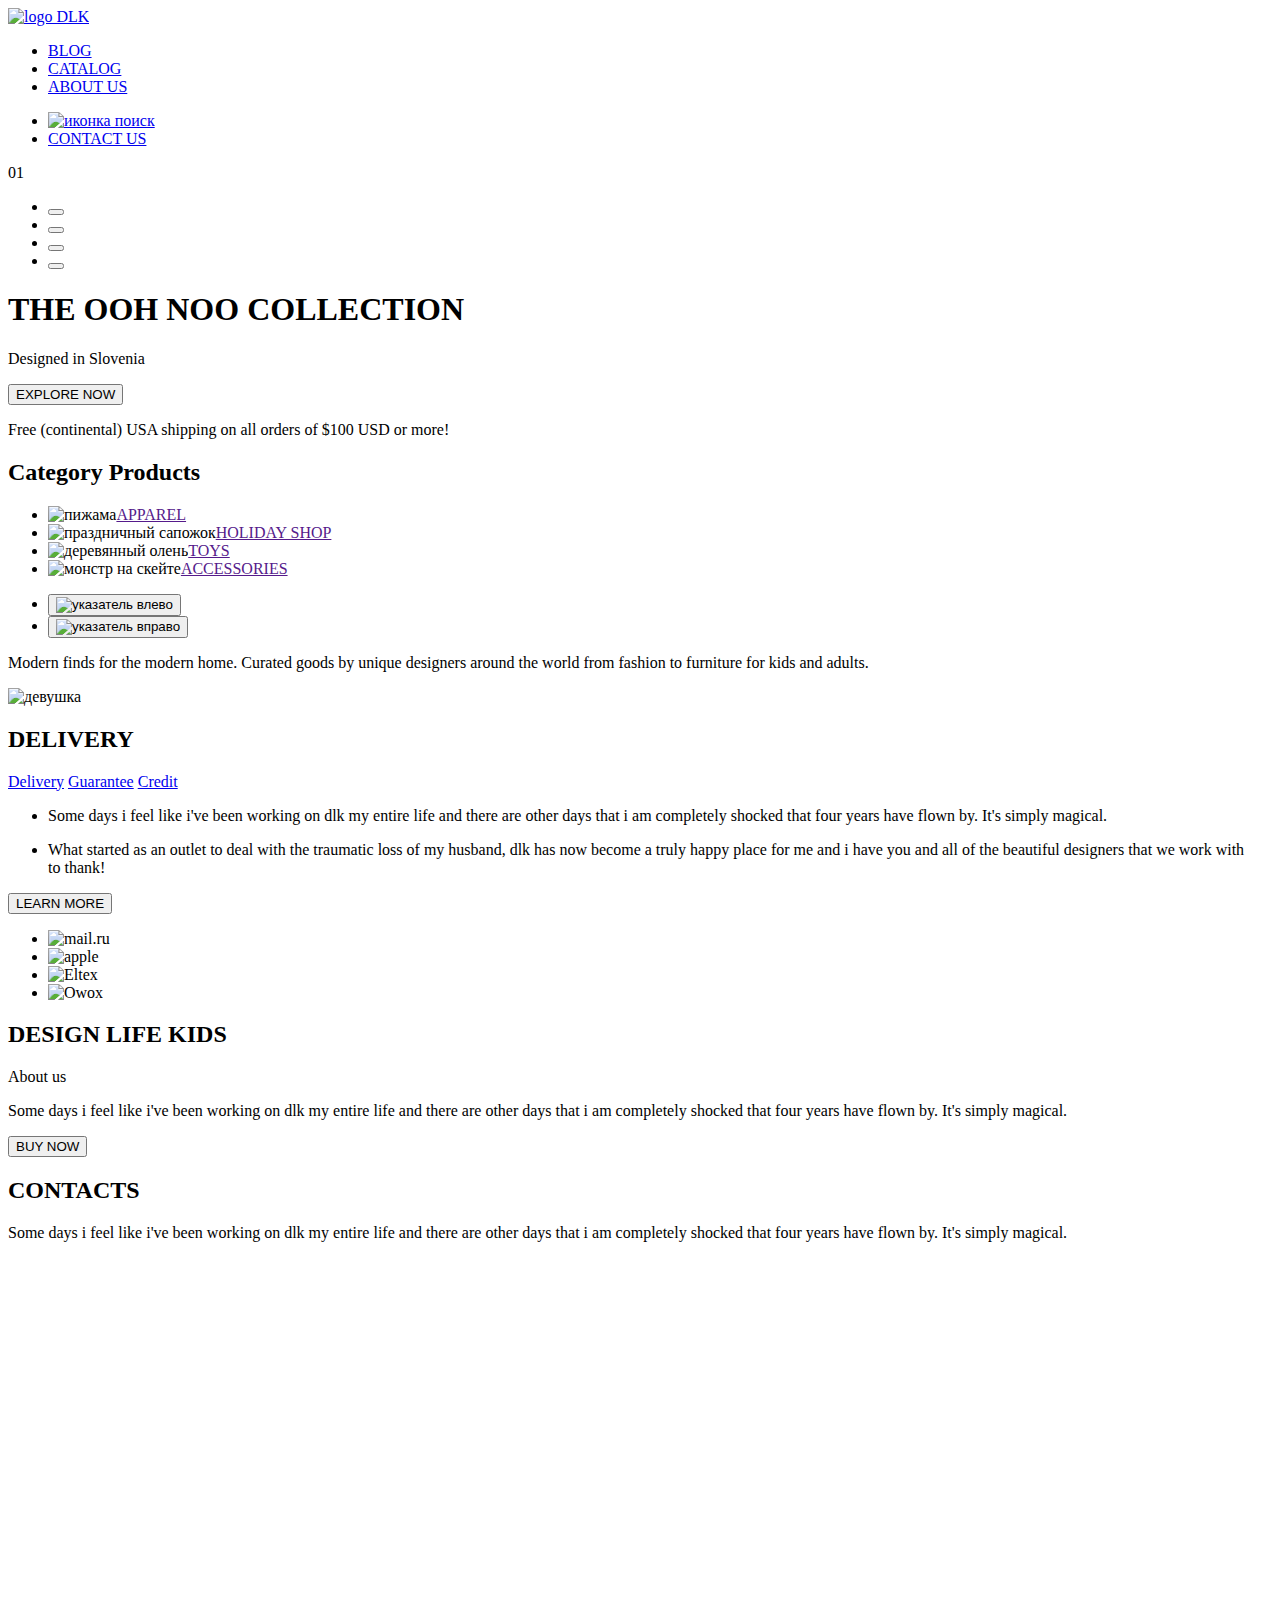
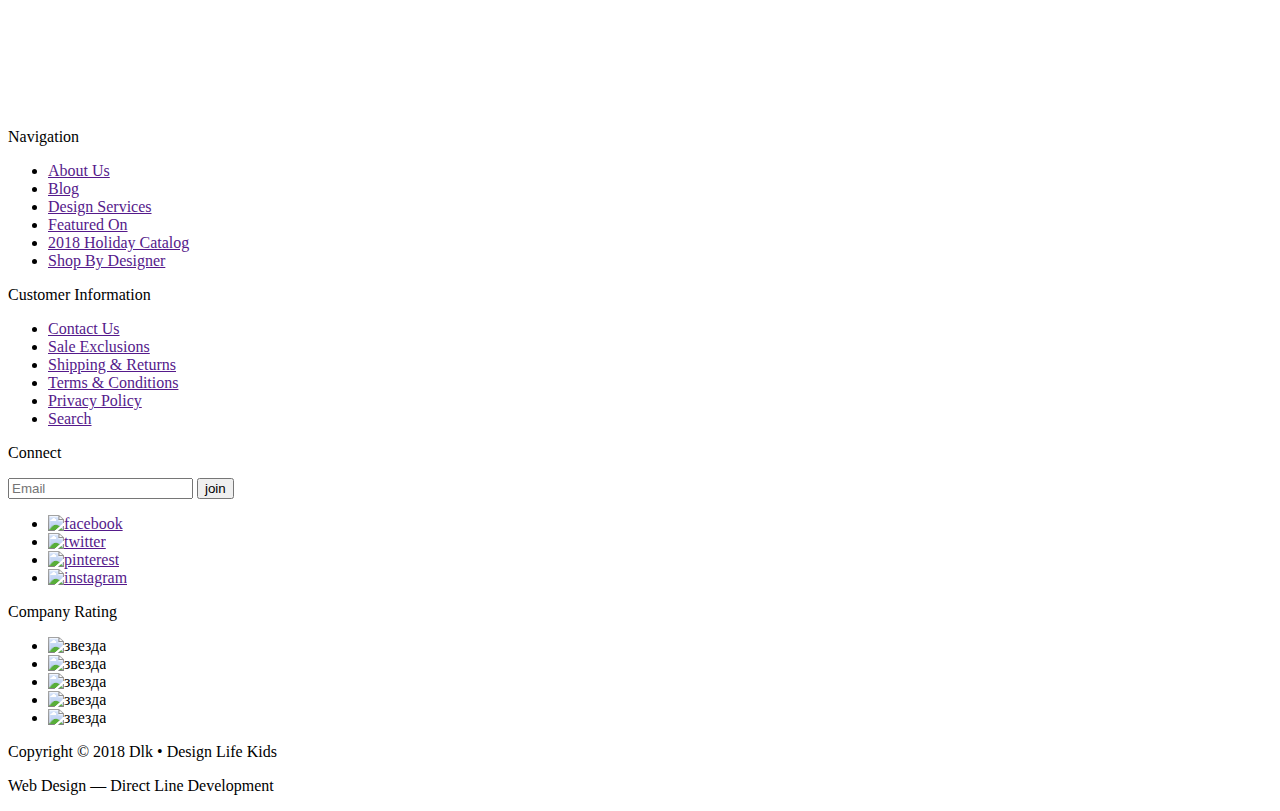
==== index.html @ 9094091e "Дз №2" ====
<!DOCTYPE html>
<html lang="en">
<head>
    <meta charset="UTF-8">
    <meta http-equiv="X-UA-Compatible" content="IE=edge">
    <meta name="viewport" content="width=, initial-scale=1.0">
    <title>Main</title>
</head>
<body>
    <header>
        <a href="/"><img src="" alt="logo DLK"></a>
        <nav>
            <ul>
                <li><a href="#">BLOG</a></li>
                <li><a href="#">CATALOG</a></li>
                <li><a href="#">ABOUT US</a></li>
            </ul>
            <ul>
                <li><a href="#"><img src="" alt="иконка поиск"></a></li>
                <li><a href="#">CONTACT US</a></li>
            </ul>
        </nav>
    </header>
    <main>
        <section>
            <div>
                <span>01</span>
            <ul>
                <li><button type="button"></button></li>
                <li><button type="button"></button></li>
                <li><button type="button"></button></li>
                <li><button type="button"></button></li>
            </ul>
            </div>
            <h1>THE OOH NOO COLLECTION</h1>
            <p>Designed in Slovenia</p>
            <button type="button">EXPLORE NOW</button>
            <p>Free (continental) USA shipping on all orders of $100 USD or more!</p>
            </section>
        <section>
            <h2>Category Products</h2>
            <ul>
                <li><img src="" alt="пижама"><a href="">APPAREL</a></li>
                <li><img src="" alt="праздничный сапожок"><a href="">HOLIDAY SHOP</a></li>
                <li><img src="" alt="деревянный олень"><a href="">TOYS</a></li>
                <li><img src="" alt="монстр на скейте"><a href="">ACCESSORIES</a></li>
            </ul>
            <ul>
                <li><button><img src="" alt="указатель влево"></button></li>
                <li><button><img src="" alt="указатель вправо"></button></li>
            </ul>
            <p>Modern finds for the modern home. Curated goods by unique designers around the world from fashion to furniture for kids and adults.</p>
        </section>
        <section>
            <img src="" alt="девушка">
            <h2>DELIVERY</h2>
            <a href="#">Delivery</a>
            <a href="#">Guarantee</a>
            <a href="#">Credit</a>
            <ul>
                <li><p>Some days i feel like i've been working on dlk my entire life and there are other days that i am completely shocked that four years have flown by. It's simply magical.</p></li>
                <li><p>What started as an outlet to deal  with the traumatic loss of my husband, dlk has now become a truly happy place for me and i have you and all of the beautiful designers that we work with to thank!</p></li>
            </ul>
            <button type="button">LEARN MORE</button>
        </section>
        <section>
            <div>
                <ul>
                    <li><img src="" alt="mail.ru"></li>
                    <li><img src="" alt="apple"></li>
                    <li><img src="" alt="Eltex"></li>
                    <li><img src="" alt="Owox"></li>
                </ul>
            </div>
        </section>
        <article>
            <h2>DESIGN LIFE KIDS</h2>
            <p>About us</p>
            <p>Some days i feel like i've been working on dlk my entire life and there are other days that i am completely shocked that four years have flown by. It's simply magical.  </p>
            <button type="button">BUY NOW</button>
        </article>
        <article>
            <h2>CONTACTS</h2>
            <p>Some days i feel like i've been working on dlk my entire life and there are other days that i am completely shocked that four years have flown by. It's simply magical.</p>
            <iframe src="https://www.google.com/maps/embed?pb=!1m18!1m12!1m3!1d2372.5371506249517!2d49.288149915401306!3d53.51246308001415!2m3!1f0!2f0!3f0!3m2!1i1024!2i768!4f13.1!3m3!1m2!1s0x416879a82611632d%3A0xb18d94ffcf91e387!2zREwgQWNhZGVteSDigJQg0LrRg9GA0YHRiyDQv9GA0L7Qs9GA0LDQvNC80LjRgNC-0LLQsNC90LjRjw!5e0!3m2!1sru!2sru!4v1669022065024!5m2!1sru!2sru" width="600" height="450" style="border:0;" allowfullscreen="" loading="lazy" referrerpolicy="no-referrer-when-downgrade"></iframe>
        </article>
    </main>
    <footer>
        <div>
            <p>Navigation</p>
            <ul>
                <li><a href="">About Us</a></li>
                <li><a href="">Blog</a></li>
                <li><a href="">Design Services</a></li>
                <li><a href="">Featured On</a></li>
                <li><a href="">2018 Holiday Catalog</a></li>
                <li><a href="">Shop By Designer</a></li>
            </ul>
        </div>
        <div>
            <p>Customer Information</p>
            <ul>
                <li><a href="">Contact Us</a></li>
                <li><a href="">Sale Exclusions</a></li>
                <li><a href="">Shipping & Returns</a></li>
                <li><a href="">Terms & Conditions</a></li>
                <li><a href="">Privacy Policy</a></li>
                <li><a href="">Search</a></li>
            </ul>
        </div>
        <div>
            <p>Connect</p>
            <input type="text" name="text" placeholder="Email">
            <button type="button">join</button>
            <ul>
                <li><a href=""><img src="" alt="facebook"></a></li>
                <li><a href=""><img src="" alt="twitter"></a></li>
                <li><a href=""><img src="" alt="pinterest"></a></li>
                <li><a href=""><img src="" alt="instagram"></a></li>
            </ul>
        </div>
            <p>Company Rating</p>
        <ul>
            <li><img src="" alt="звезда"></li>
            <li><img src="" alt="звезда"></li>
            <li><img src="" alt="звезда"></li>
            <li><img src="" alt="звезда"></li>
            <li><img src="" alt="звезда"></li>
        </ul>
        <p>Copyright © 2018 Dlk • Design Life Kids</p>
        <p>Web Design — Direct Line Development</p>
    </footer>
</body>
</html>
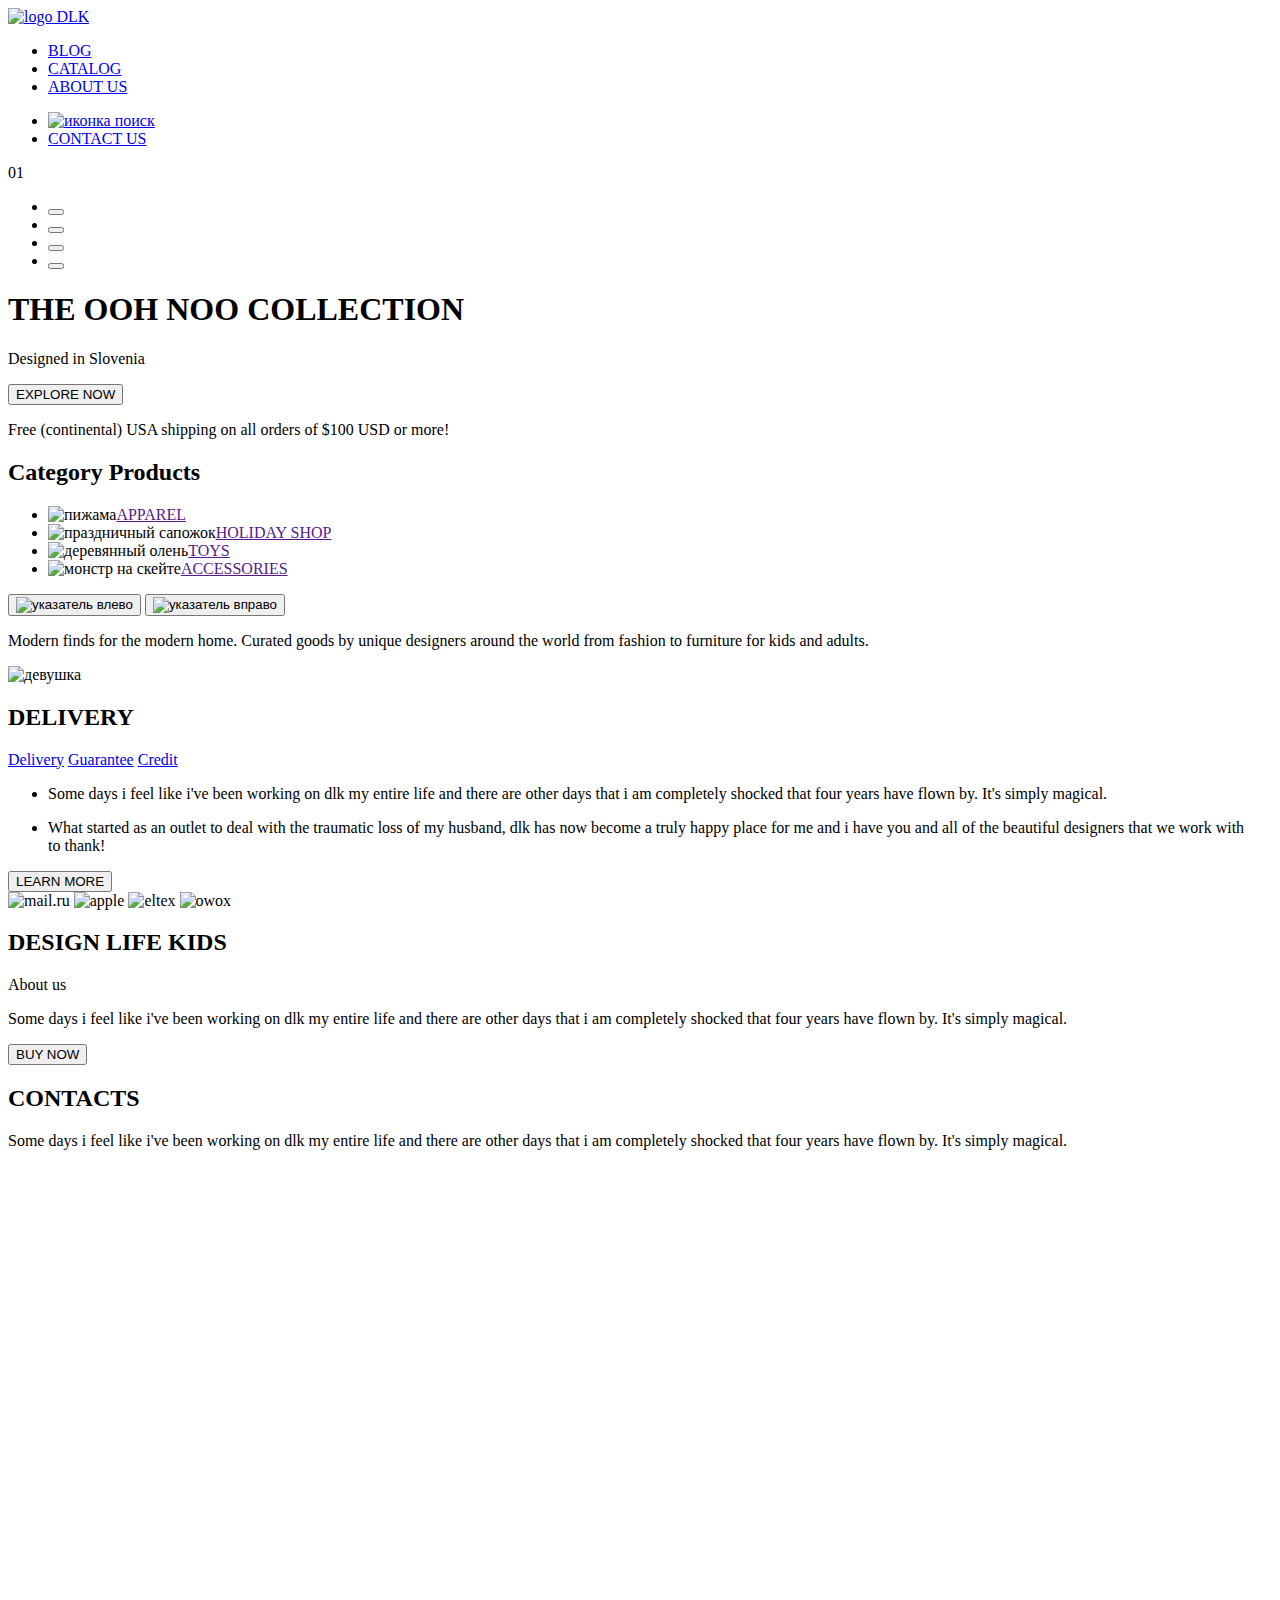
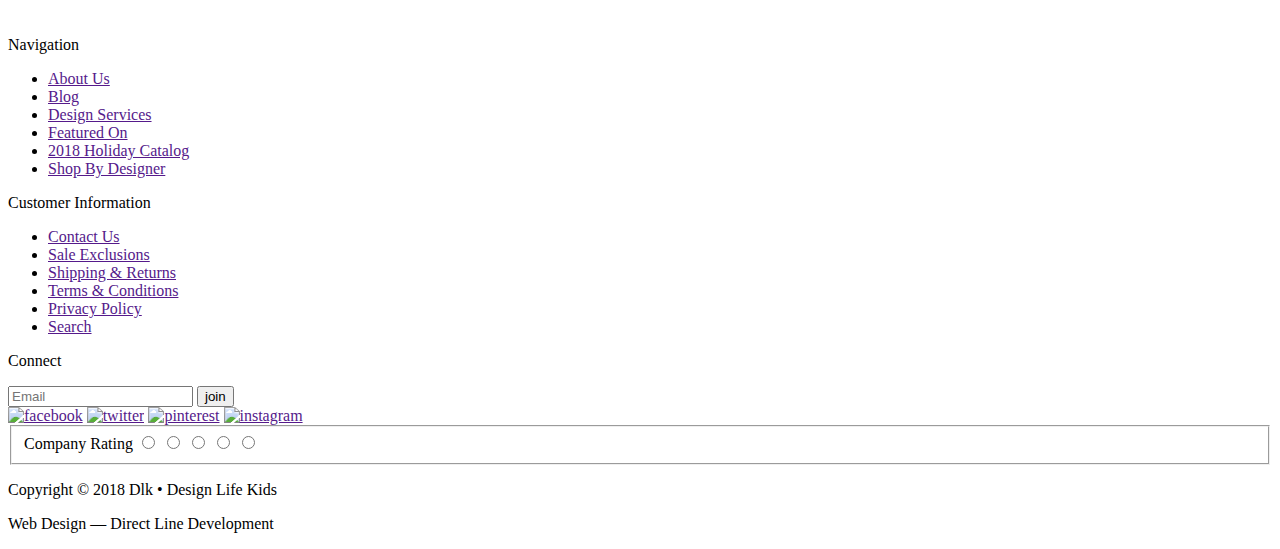
==== commit 9ebf6b8f: "Дз №2" ====
--- a/index.html
+++ b/index.html
@@ -45,11 +45,11 @@
                 <li><img src="" alt="деревянный олень"><a href="">TOYS</a></li>
                 <li><img src="" alt="монстр на скейте"><a href="">ACCESSORIES</a></li>
             </ul>
-            <ul>
-                <li><button><img src="" alt="указатель влево"></button></li>
-                <li><button><img src="" alt="указатель вправо"></button></li>
-            </ul>
+            <div>
+                <button><img src="" alt="указатель влево"></button>
+                <button><img src="" alt="указатель вправо"></button>
             <p>Modern finds for the modern home. Curated goods by unique designers around the world from fashion to furniture for kids and adults.</p>
+            </div>
         </section>
         <section>
             <img src="" alt="девушка">
@@ -65,12 +65,10 @@
         </section>
         <section>
             <div>
-                <ul>
-                    <li><img src="" alt="mail.ru"></li>
-                    <li><img src="" alt="apple"></li>
-                    <li><img src="" alt="Eltex"></li>
-                    <li><img src="" alt="Owox"></li>
-                </ul>
+                <img src="" alt="mail.ru">
+                <img src="" alt="apple">
+                <img src="" alt="eltex">
+                <img src="" alt="owox">
             </div>
         </section>
         <article>
@@ -112,21 +110,23 @@
             <p>Connect</p>
             <input type="text" name="text" placeholder="Email">
             <button type="button">join</button>
-            <ul>
-                <li><a href=""><img src="" alt="facebook"></a></li>
-                <li><a href=""><img src="" alt="twitter"></a></li>
-                <li><a href=""><img src="" alt="pinterest"></a></li>
-                <li><a href=""><img src="" alt="instagram"></a></li>
-            </ul>
+            <div>
+                <a href=""><img src="" alt="facebook"></a>
+                <a href=""><img src="" alt="twitter"></a>
+                <a href=""><img src="" alt="pinterest"></a>
+                <a href=""><img src="" alt="instagram"></a>
+            </div>
         </div>
-            <p>Company Rating</p>
-        <ul>
-            <li><img src="" alt="звезда"></li>
-            <li><img src="" alt="звезда"></li>
-            <li><img src="" alt="звезда"></li>
-            <li><img src="" alt="звезда"></li>
-            <li><img src="" alt="звезда"></li>
-        </ul>
+        <div>
+            <fieldset>
+                <span>Company Rating</span>
+                <input type="radio" name="rating" id="1">
+                <input type="radio" name="rating" id="2">
+                <input type="radio" name="rating" id="3">
+                <input type="radio" name="rating" id="4">
+                <input type="radio" name="rating" id="5">
+            </fieldset>
+        </div>
         <p>Copyright © 2018 Dlk • Design Life Kids</p>
         <p>Web Design — Direct Line Development</p>
     </footer>
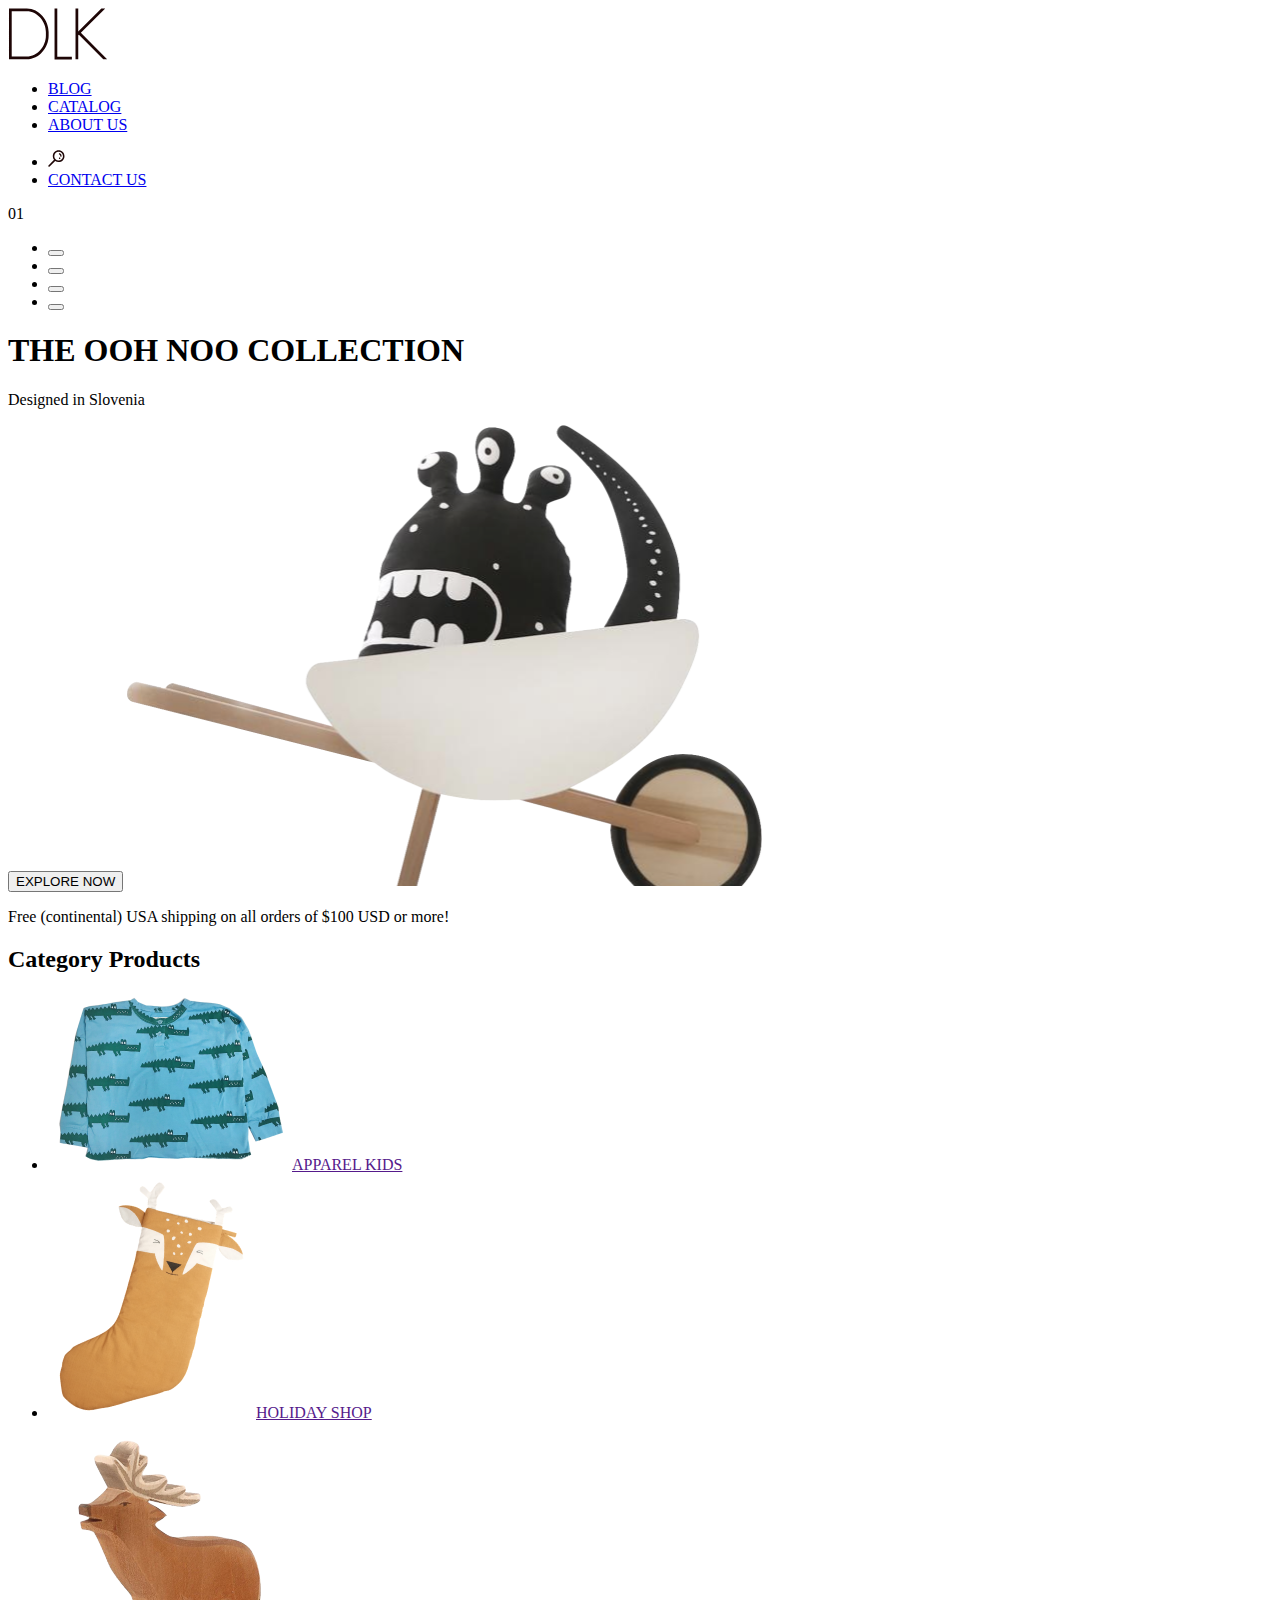
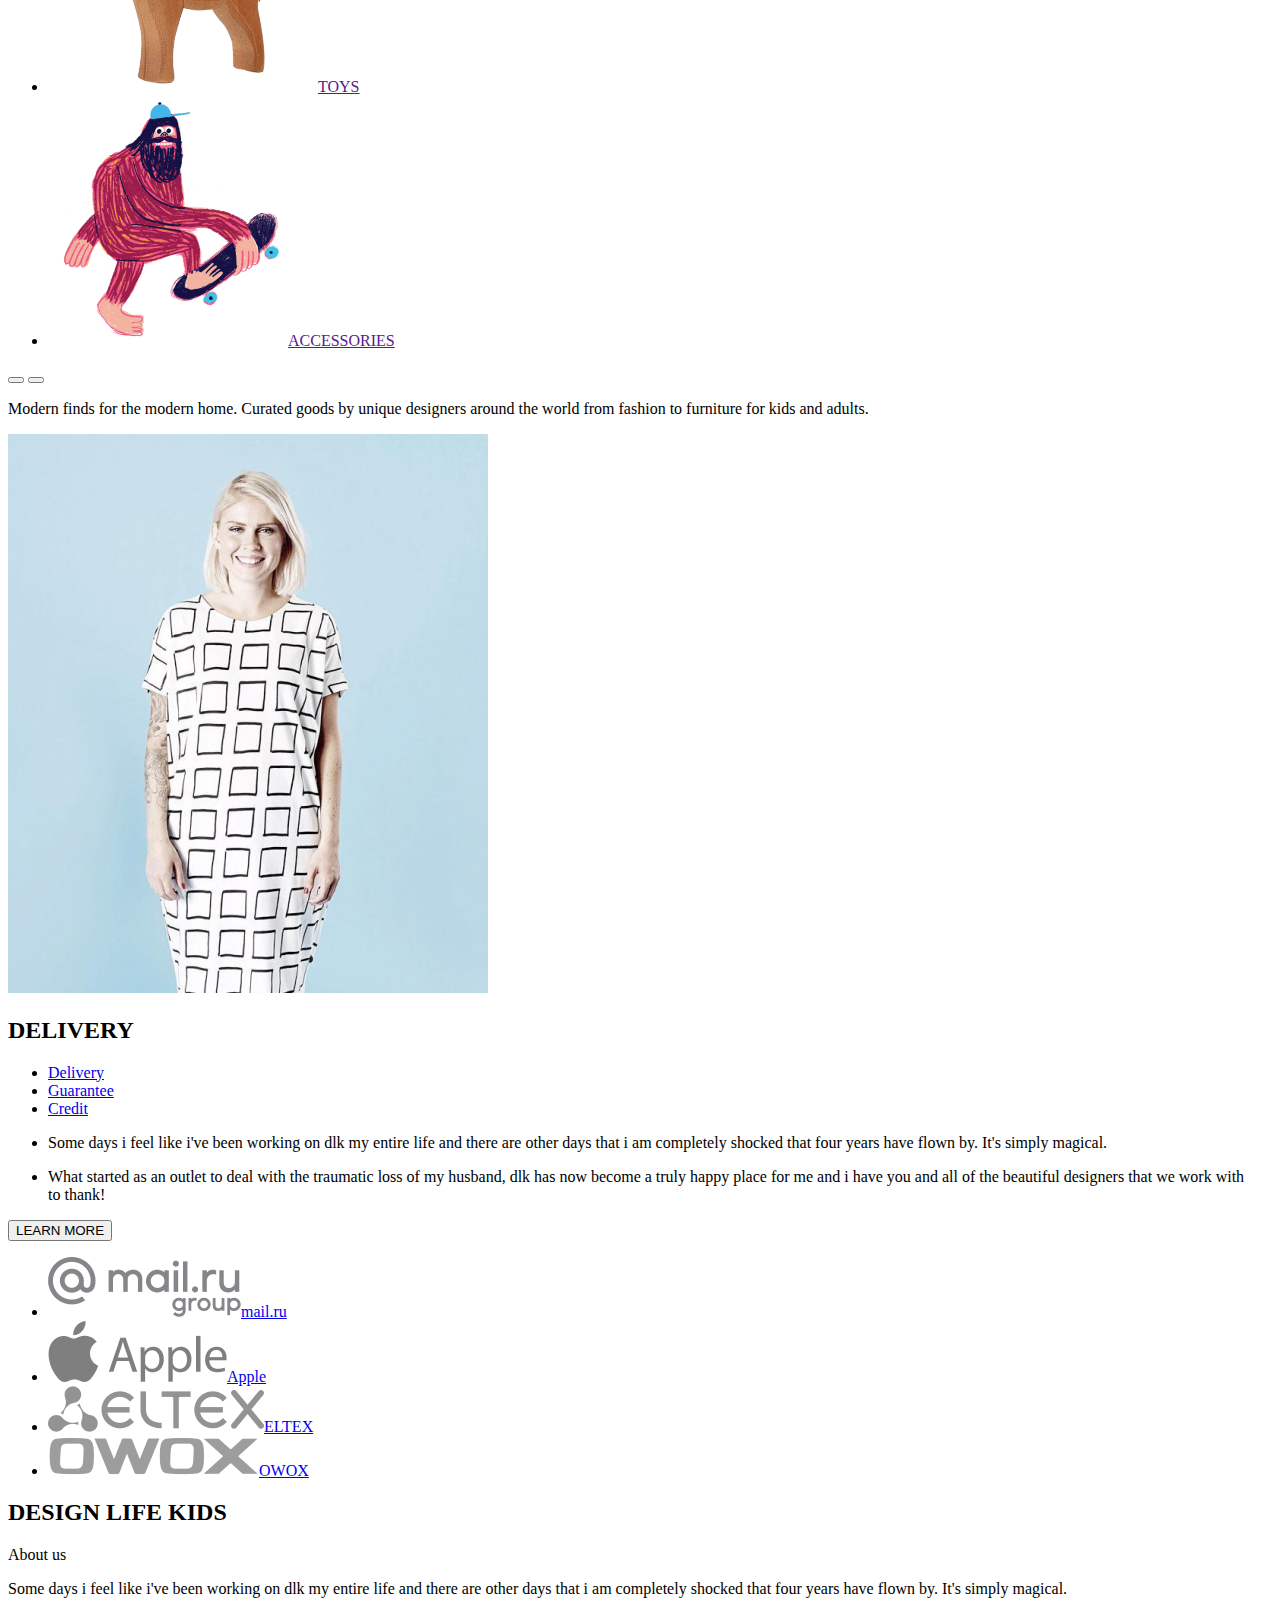
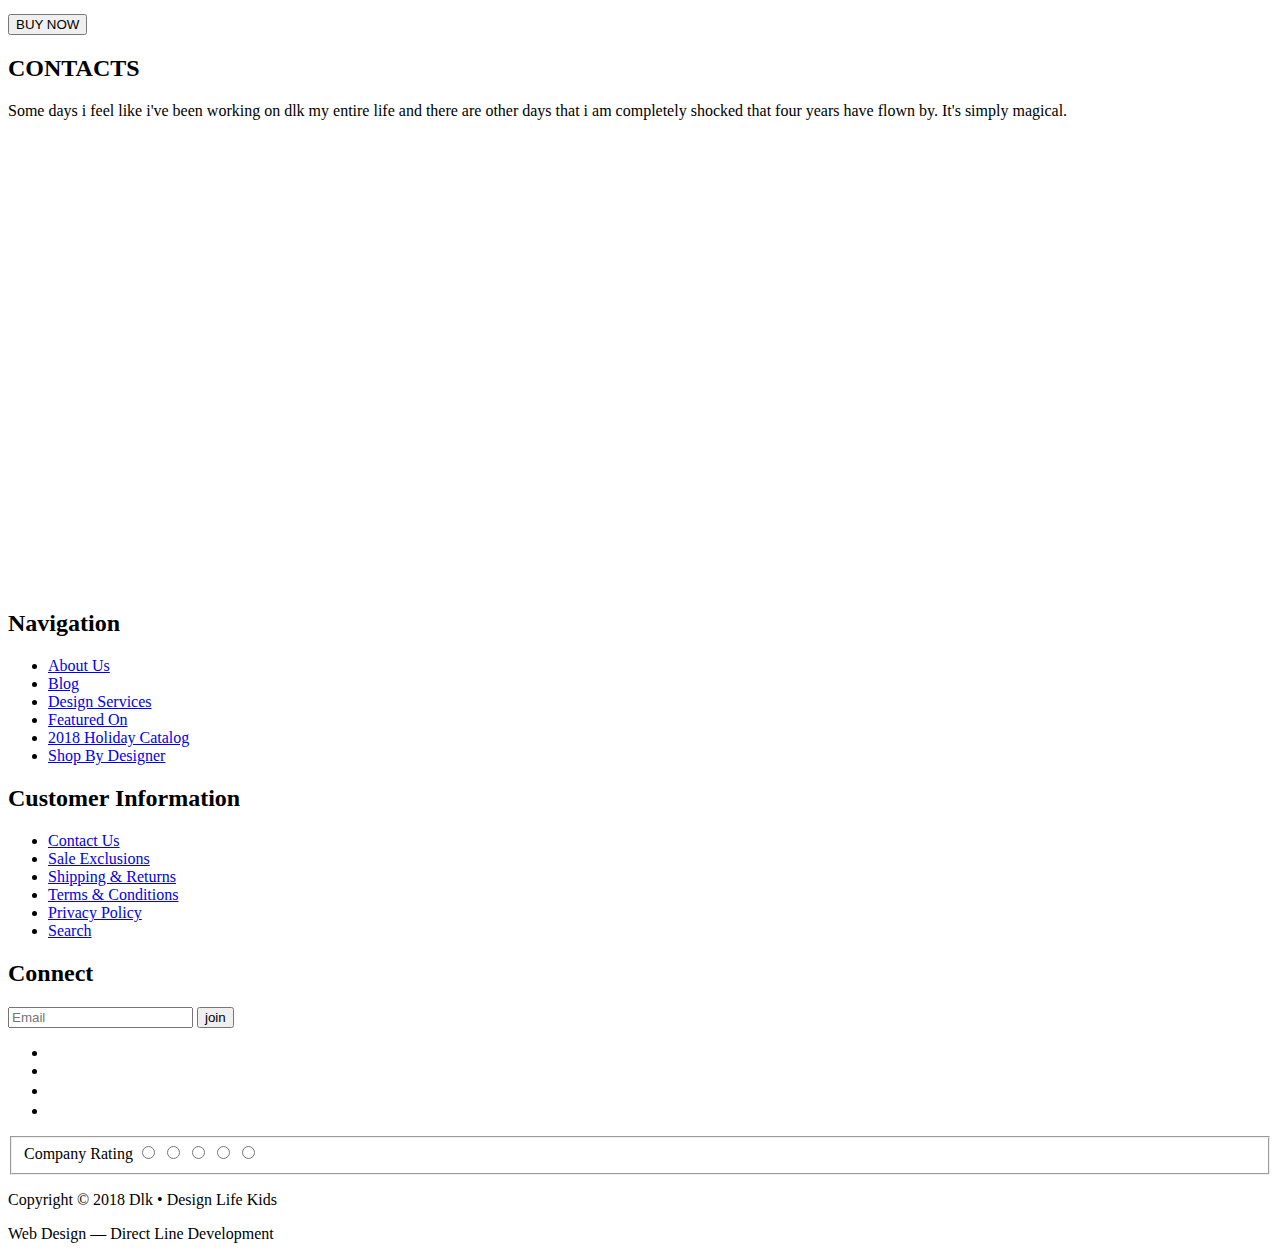
==== commit ffeb8d93: "Дз №3" ====
--- a/index.html
+++ b/index.html
@@ -7,17 +7,18 @@
     <title>Main</title>
 </head>
 <body>
-    <header>
-        <a href="/"><img src="" alt="logo DLK"></a>
-        <nav>
-            <ul>
-                <li><a href="#">BLOG</a></li>
-                <li><a href="#">CATALOG</a></li>
-                <li><a href="#">ABOUT US</a></li>
+    <header class="header">
+        <a href="/" class="header__link">
+            <img src="./img/icon/Logo.svg" alt="logo" width="100" height="52" class="header__logo"></a>
+        <nav class="header__nav">
+            <ul class="header__list">
+                <li class="header__list-item"><a href="#" class="header__list-link">BLOG</a></li>
+                <li class="header__list-item"><a href="#" class="header__list-link">CATALOG</a></li>
+                <li class="header__list-item"><a href="#" class="header__list-link">ABOUT US</a></li>
             </ul>
-            <ul>
-                <li><a href="#"><img src="" alt="иконка поиск"></a></li>
-                <li><a href="#">CONTACT US</a></li>
+            <ul class="header__list header-search">
+                <li class="header__list-item header-search"><a href="#"><img src="./img/icon/search.svg" alt="search" width="17" height="17"></a></li>
+                <li class="header__list-item header-search"><a href="#">CONTACT US</a></li>
             </ul>
         </nav>
     </header>
@@ -35,28 +36,31 @@
             <h1>THE OOH NOO COLLECTION</h1>
             <p>Designed in Slovenia</p>
             <button type="button">EXPLORE NOW</button>
+            <img src="./img/monster.png" alt="OOH NOO" width="635" height="461">
             <p>Free (continental) USA shipping on all orders of $100 USD or more!</p>
             </section>
         <section>
             <h2>Category Products</h2>
             <ul>
-                <li><img src="" alt="пижама"><a href="">APPAREL</a></li>
-                <li><img src="" alt="праздничный сапожок"><a href="">HOLIDAY SHOP</a></li>
-                <li><img src="" alt="деревянный олень"><a href="">TOYS</a></li>
-                <li><img src="" alt="монстр на скейте"><a href="">ACCESSORIES</a></li>
+                <li><img src="./img/categoryOne.png" alt="categories" width="244" height="177"><a href="">APPAREL KIDS</a></li>
+                <li><img src="./img/categoryTwo.png" alt="categories" width="208" height="244"><a href="">HOLIDAY SHOP</a></li>
+                <li><img src="./img/categoryThree.png" alt="categories" width="270" height="270"><a href="">TOYS</a></li>
+                <li><img src="./img/categoryFour.png" alt="categories" width="240" height="250"><a href="">ACCESSORIES</a></li>
             </ul>
             <div>
-                <button><img src="" alt="указатель влево"></button>
-                <button><img src="" alt="указатель вправо"></button>
+                <button></button>
+                <button></button>
             <p>Modern finds for the modern home. Curated goods by unique designers around the world from fashion to furniture for kids and adults.</p>
             </div>
         </section>
         <section>
-            <img src="" alt="девушка">
+            <img src="./img/womanInDress.jpg" alt="apparel delivery" width="480" height="559">
             <h2>DELIVERY</h2>
-            <a href="#">Delivery</a>
-            <a href="#">Guarantee</a>
-            <a href="#">Credit</a>
+            <ul>
+                <li><a href="#">Delivery</a></li>
+                <li><a href="#">Guarantee</a></li>
+                <li><a href="#">Credit</a></li>
+            </ul>
             <ul>
                 <li><p>Some days i feel like i've been working on dlk my entire life and there are other days that i am completely shocked that four years have flown by. It's simply magical.</p></li>
                 <li><p>What started as an outlet to deal  with the traumatic loss of my husband, dlk has now become a truly happy place for me and i have you and all of the beautiful designers that we work with to thank!</p></li>
@@ -65,10 +69,12 @@
         </section>
         <section>
             <div>
-                <img src="" alt="mail.ru">
-                <img src="" alt="apple">
-                <img src="" alt="eltex">
-                <img src="" alt="owox">
+                <ul>
+                    <li><a href="#"><img src="./img/mail.ru.png" alt="mail" width="193" height="60">mail.ru</a></li>
+                    <li><a href="#"><img src="./img/apple.png" alt="apple" width="179" height="61">Apple</a></li>
+                    <li><a href="#"><img src="./img/eltex.png" alt="eltex" width="216" height="46">ELTEX</a></li>
+                    <li><a href="#"><img src="./img/owox.png" alt="owox" width="211" height="40">OWOX</a></li>
+                </ul>
             </div>
         </section>
         <article>
@@ -85,36 +91,38 @@
     </main>
     <footer>
         <div>
-            <p>Navigation</p>
+            <h2>Navigation</h2>
             <ul>
-                <li><a href="">About Us</a></li>
-                <li><a href="">Blog</a></li>
-                <li><a href="">Design Services</a></li>
-                <li><a href="">Featured On</a></li>
-                <li><a href="">2018 Holiday Catalog</a></li>
-                <li><a href="">Shop By Designer</a></li>
+                <li><a href="#">About Us</a></li>
+                <li><a href="#">Blog</a></li>
+                <li><a href="#">Design Services</a></li>
+                <li><a href="#">Featured On</a></li>
+                <li><a href="#">2018 Holiday Catalog</a></li>
+                <li><a href="#">Shop By Designer</a></li>
             </ul>
         </div>
         <div>
-            <p>Customer Information</p>
+            <h2>Customer Information</h2>
             <ul>
-                <li><a href="">Contact Us</a></li>
-                <li><a href="">Sale Exclusions</a></li>
-                <li><a href="">Shipping & Returns</a></li>
-                <li><a href="">Terms & Conditions</a></li>
-                <li><a href="">Privacy Policy</a></li>
-                <li><a href="">Search</a></li>
+                <li><a href="#">Contact Us</a></li>
+                <li><a href="#">Sale Exclusions</a></li>
+                <li><a href="#">Shipping & Returns</a></li>
+                <li><a href="#">Terms & Conditions</a></li>
+                <li><a href="#">Privacy Policy</a></li>
+                <li><a href="#">Search</a></li>
             </ul>
         </div>
         <div>
-            <p>Connect</p>
+            <h2>Connect</h2>
             <input type="text" name="text" placeholder="Email">
             <button type="button">join</button>
             <div>
-                <a href=""><img src="" alt="facebook"></a>
-                <a href=""><img src="" alt="twitter"></a>
-                <a href=""><img src="" alt="pinterest"></a>
-                <a href=""><img src="" alt="instagram"></a>
+                <ul>
+                    <li><a href="#"><img src="./img/icon/facebook.svg" alt="facebook" width="7" height="14"></a></li>
+                    <li><a href="#"><img src="./img/icon/twitter.svg" alt="twitter" width="14" height="11"></a></li>
+                    <li><a href="#"><img src="./img/icon/pinterest.svg" alt="pinterest" width="16" height="16"></a></li>
+                    <li><a href="#"><img src="./img/icon/instagram.svg" alt="instagram" width="16" height="16"></a></li>
+                </ul>   
             </div>
         </div>
         <div>
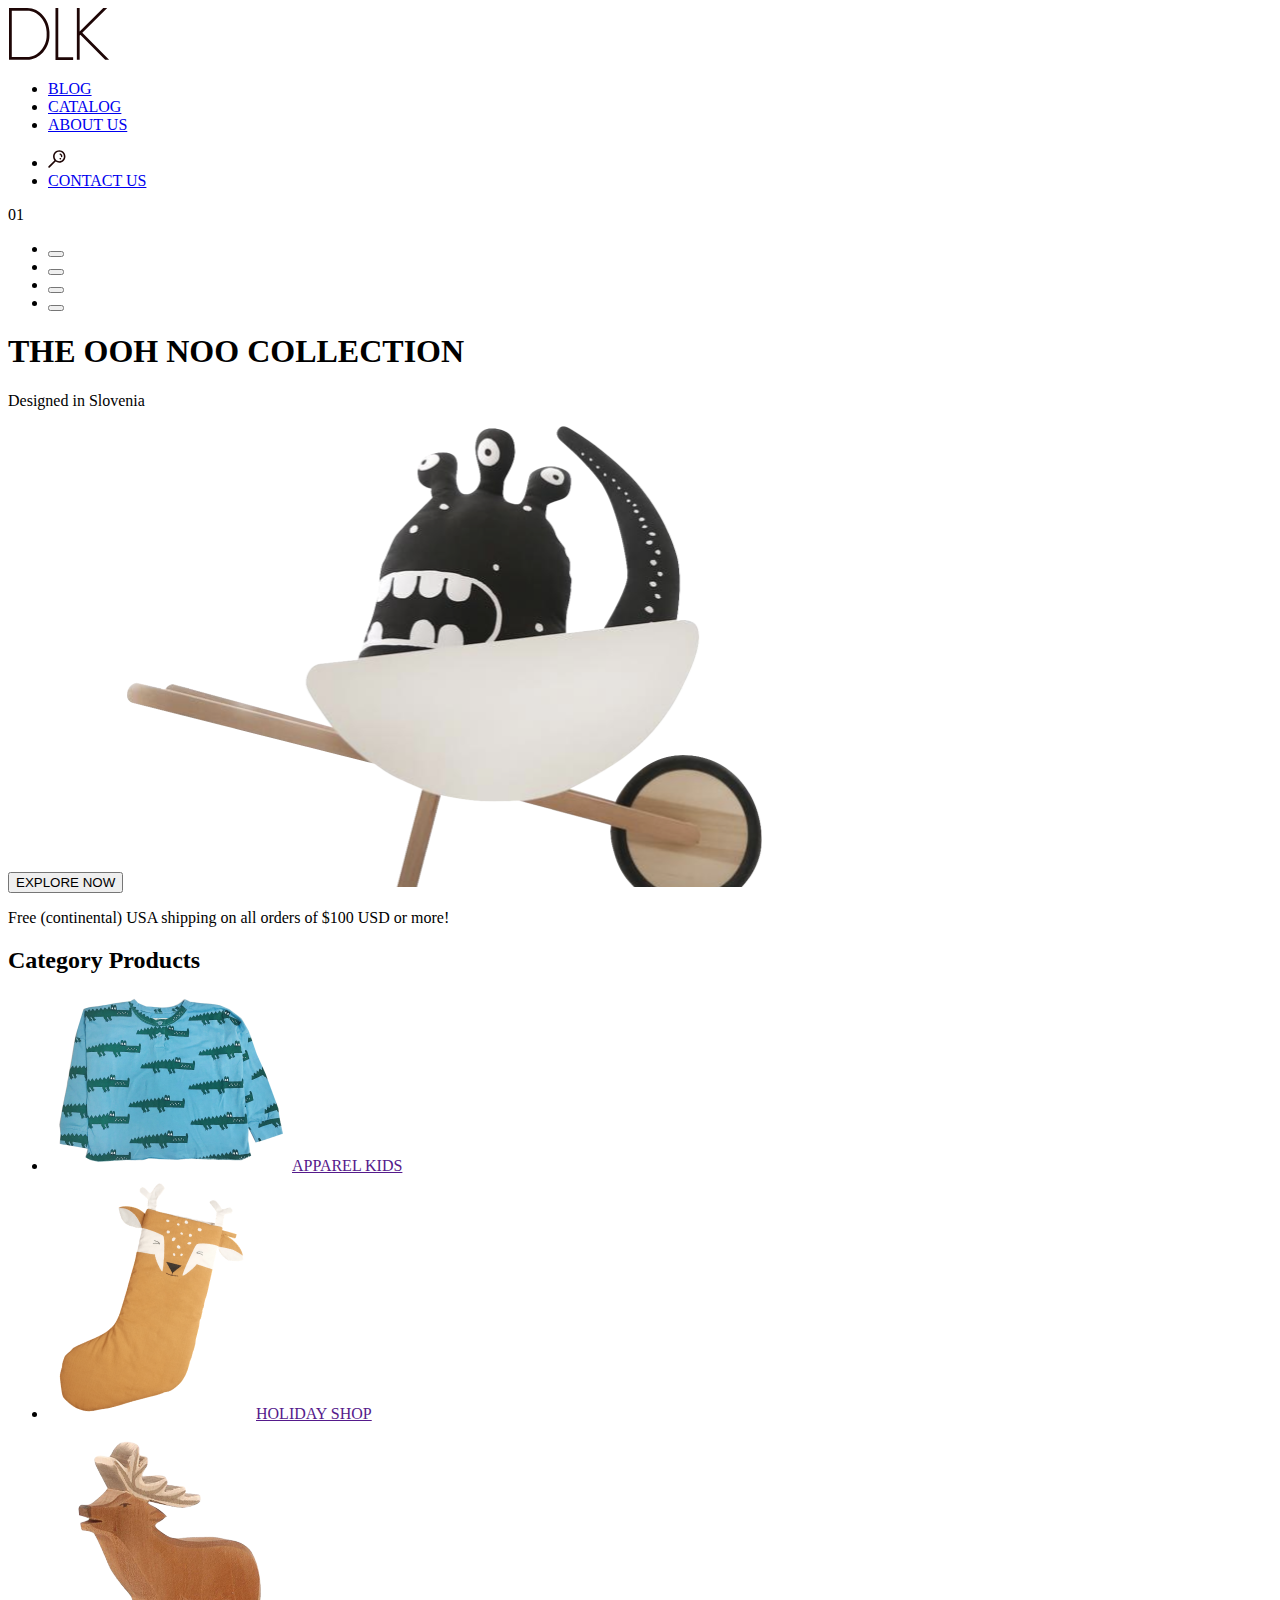
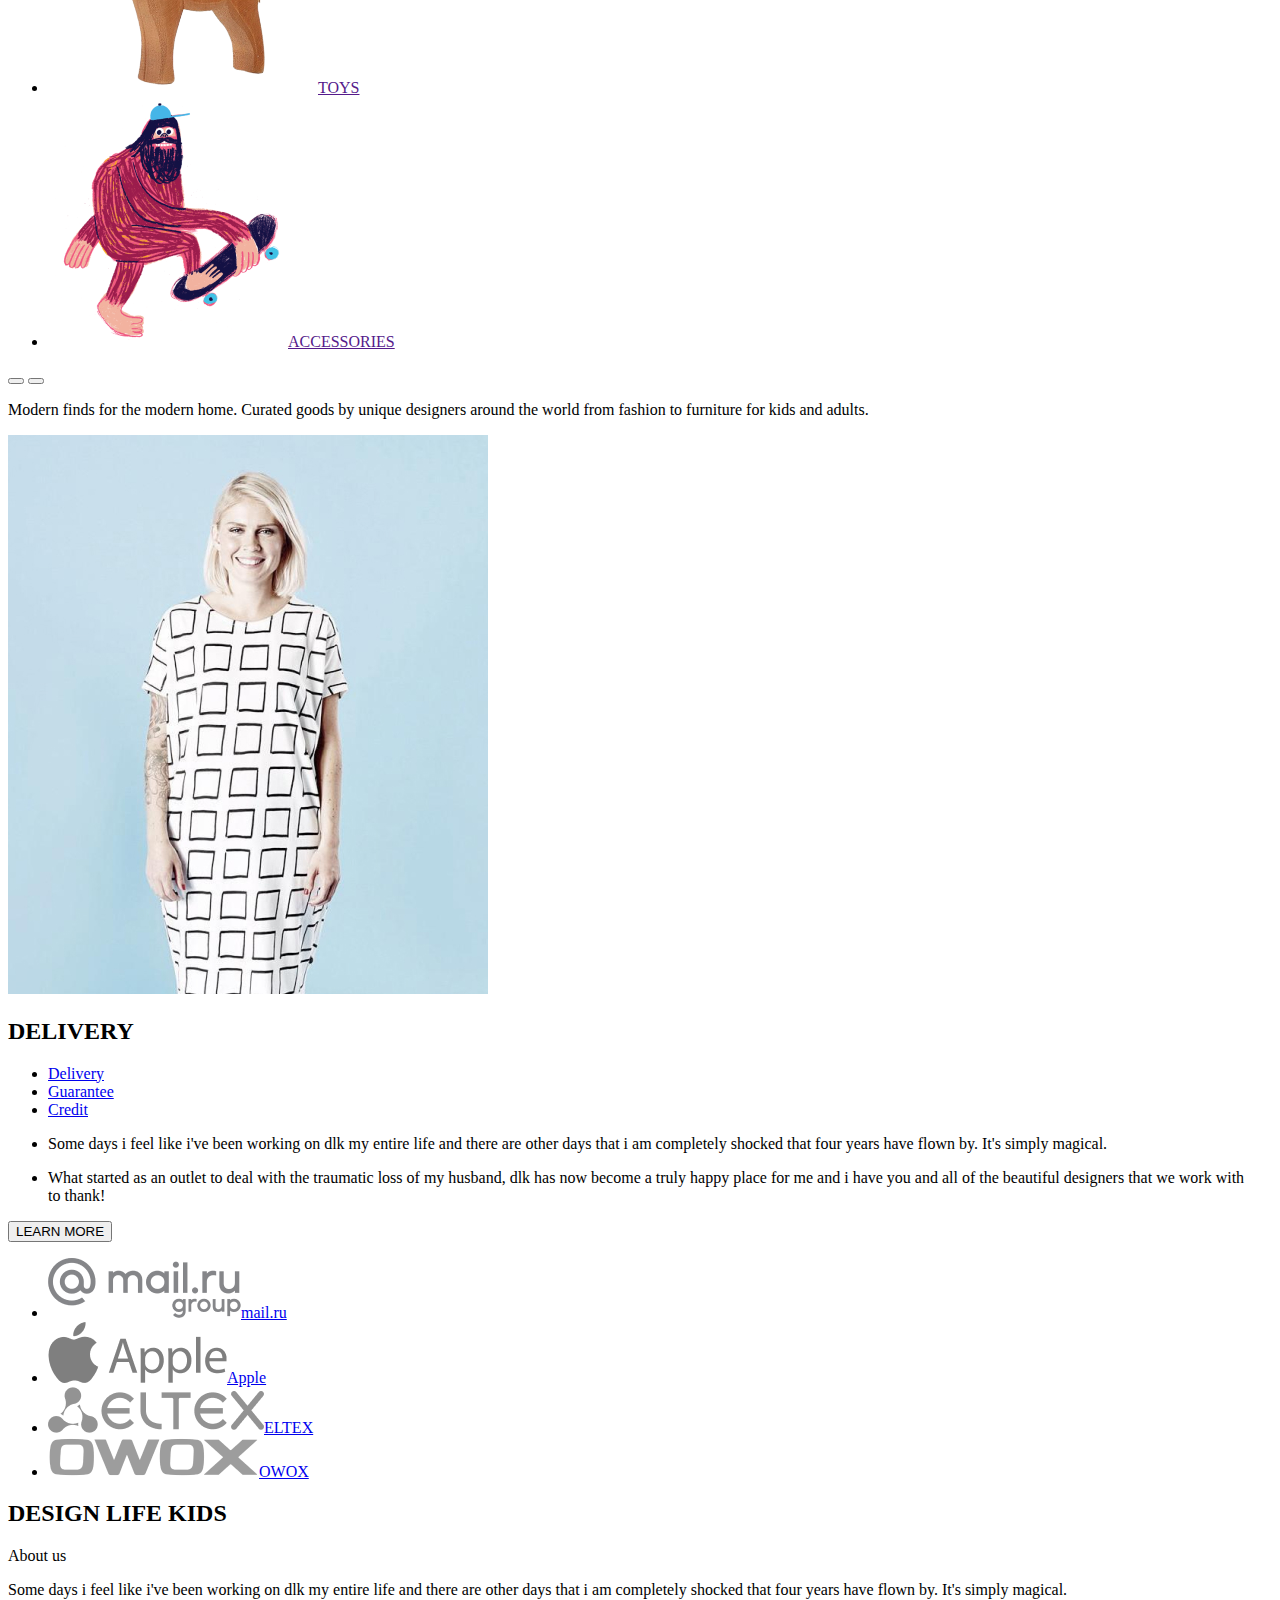
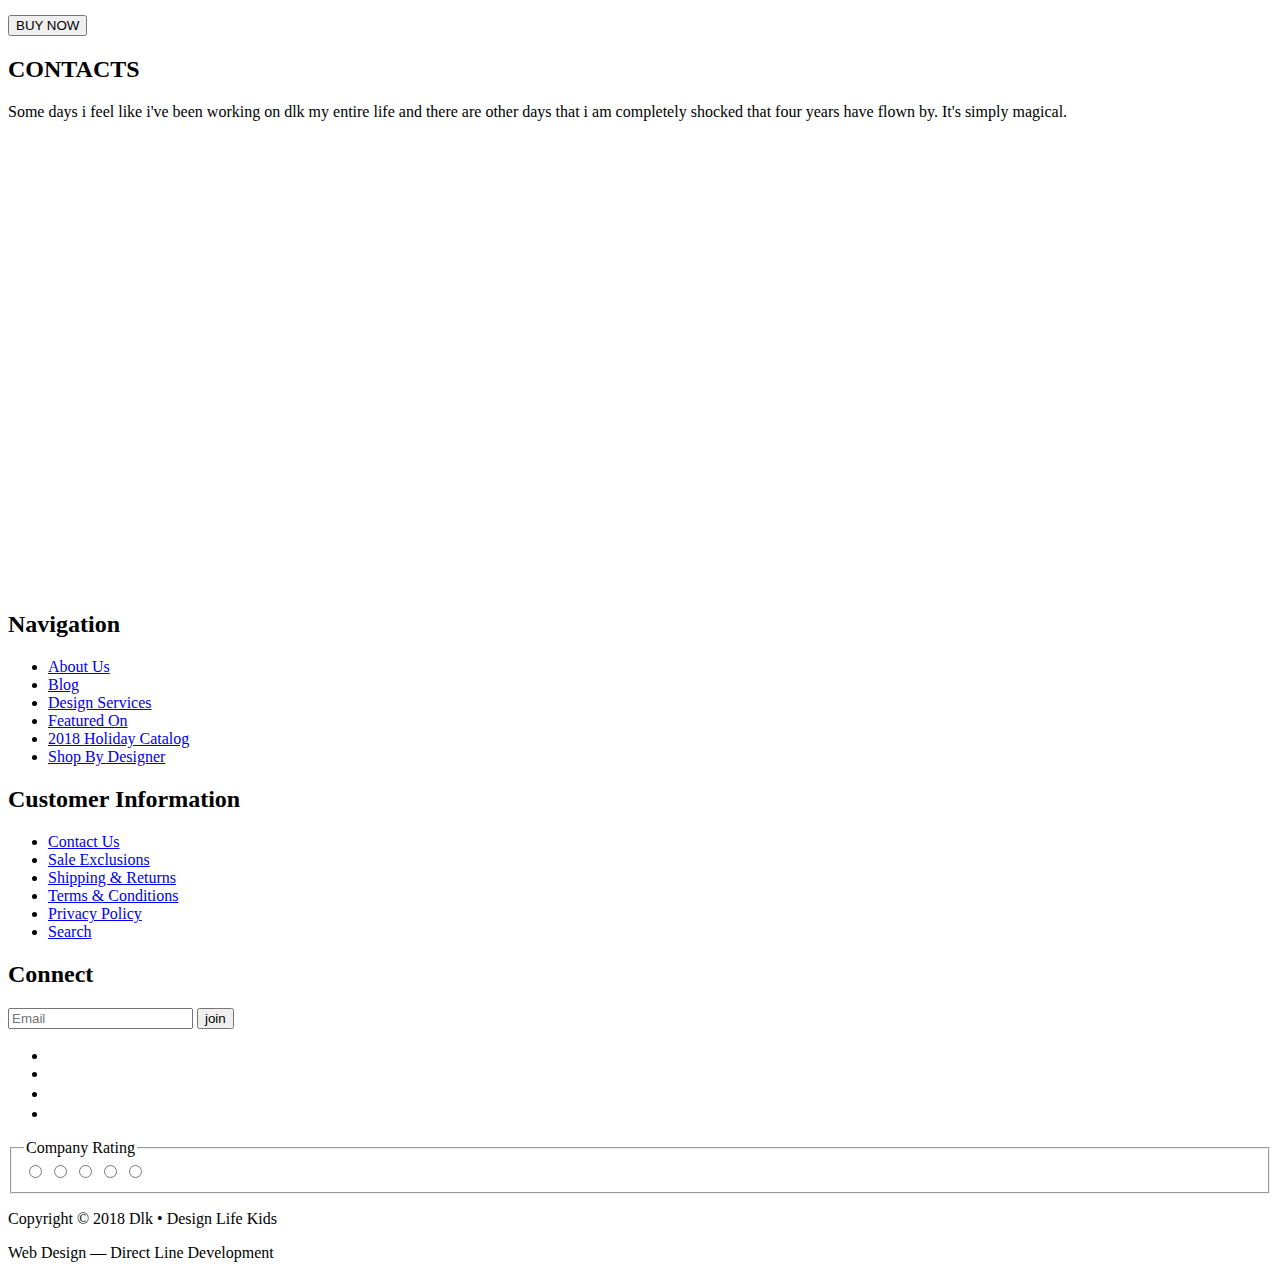
==== commit 8ea227b8: "index, catalog, contact, toys, blog" ====
--- a/index.html
+++ b/index.html
@@ -9,7 +9,7 @@
 <body>
     <header class="header">
         <a href="/" class="header__link">
-            <img src="./img/icon/Logo.svg" alt="logo" width="100" height="52" class="header__logo"></a>
+            <img src="./img/icon/Logo.svg" alt="logo" class="header__logo"></a>
         <nav class="header__nav">
             <ul class="header__list">
                 <li class="header__list-item"><a href="#" class="header__list-link">BLOG</a></li>
@@ -17,8 +17,8 @@
                 <li class="header__list-item"><a href="#" class="header__list-link">ABOUT US</a></li>
             </ul>
             <ul class="header__list header-search">
-                <li class="header__list-item header-search"><a href="#"><img src="./img/icon/search.svg" alt="search" width="17" height="17"></a></li>
-                <li class="header__list-item header-search"><a href="#">CONTACT US</a></li>
+                <li class="header__list-item header-search"><a href="#" class="header__list header-link"><img src="./img/icon/search.svg" alt="search" class="header__list header-link-search"></a></li>
+                <li class="header__list-item header-search"><a href="#" class="header__list header-link">CONTACT US</a></li>
             </ul>
         </nav>
     </header>
@@ -77,17 +77,17 @@
                 </ul>
             </div>
         </section>
-        <article>
+        <section>
             <h2>DESIGN LIFE KIDS</h2>
             <p>About us</p>
             <p>Some days i feel like i've been working on dlk my entire life and there are other days that i am completely shocked that four years have flown by. It's simply magical.  </p>
             <button type="button">BUY NOW</button>
-        </article>
-        <article>
+        </section>
+        <section>
             <h2>CONTACTS</h2>
             <p>Some days i feel like i've been working on dlk my entire life and there are other days that i am completely shocked that four years have flown by. It's simply magical.</p>
             <iframe src="https://www.google.com/maps/embed?pb=!1m18!1m12!1m3!1d2372.5371506249517!2d49.288149915401306!3d53.51246308001415!2m3!1f0!2f0!3f0!3m2!1i1024!2i768!4f13.1!3m3!1m2!1s0x416879a82611632d%3A0xb18d94ffcf91e387!2zREwgQWNhZGVteSDigJQg0LrRg9GA0YHRiyDQv9GA0L7Qs9GA0LDQvNC80LjRgNC-0LLQsNC90LjRjw!5e0!3m2!1sru!2sru!4v1669022065024!5m2!1sru!2sru" width="600" height="450" style="border:0;" allowfullscreen="" loading="lazy" referrerpolicy="no-referrer-when-downgrade"></iframe>
-        </article>
+        </section>
     </main>
     <footer>
         <div>
@@ -118,16 +118,16 @@
             <button type="button">join</button>
             <div>
                 <ul>
-                    <li><a href="#"><img src="./img/icon/facebook.svg" alt="facebook" width="7" height="14"></a></li>
-                    <li><a href="#"><img src="./img/icon/twitter.svg" alt="twitter" width="14" height="11"></a></li>
-                    <li><a href="#"><img src="./img/icon/pinterest.svg" alt="pinterest" width="16" height="16"></a></li>
-                    <li><a href="#"><img src="./img/icon/instagram.svg" alt="instagram" width="16" height="16"></a></li>
+                    <li><a href="#"><img src="./img/icon/facebook.svg" alt="facebook"></a></li>
+                    <li><a href="#"><img src="./img/icon/twitter.svg" alt="twitter"></a></li>
+                    <li><a href="#"><img src="./img/icon/pinterest.svg" alt="pinterest"></a></li>
+                    <li><a href="#"><img src="./img/icon/instagram.svg" alt="instagram"></a></li>
                 </ul>   
             </div>
         </div>
         <div>
             <fieldset>
-                <span>Company Rating</span>
+                <legend>Company Rating</legend> 
                 <input type="radio" name="rating" id="1">
                 <input type="radio" name="rating" id="2">
                 <input type="radio" name="rating" id="3">
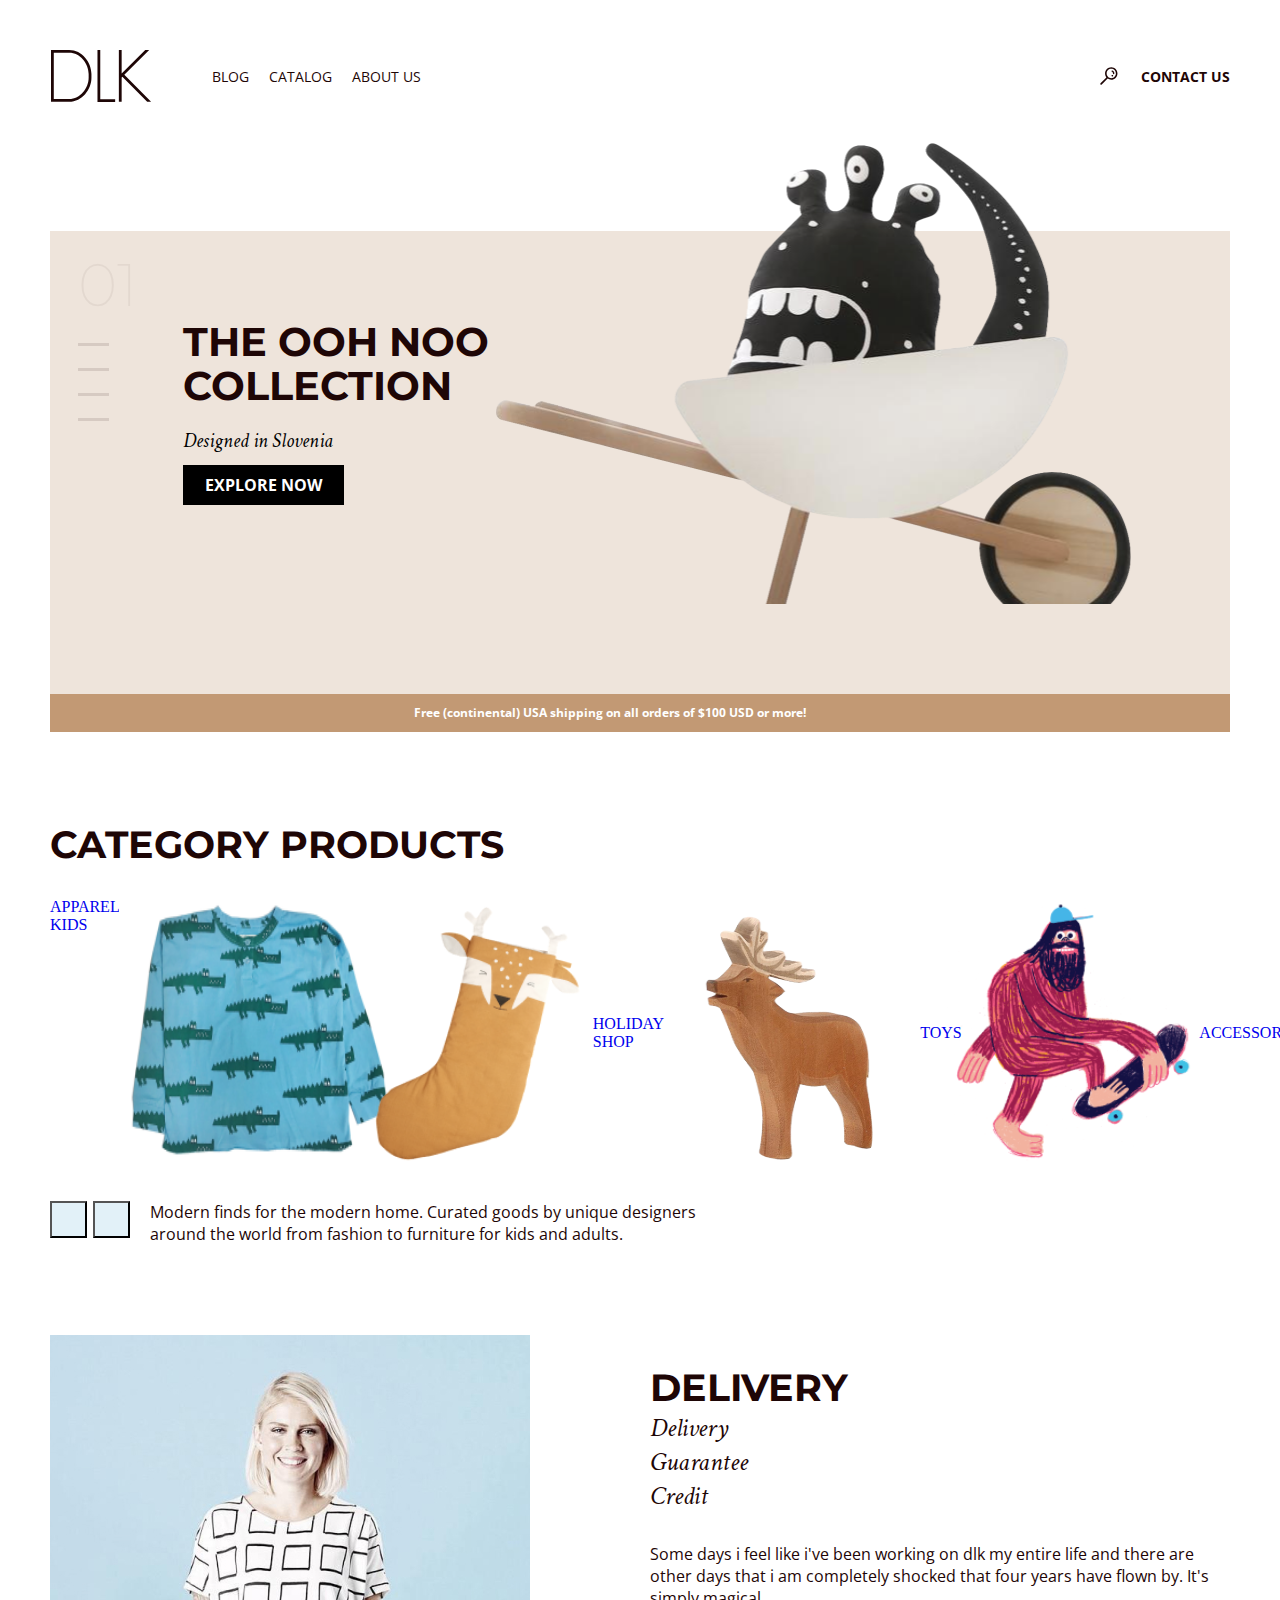
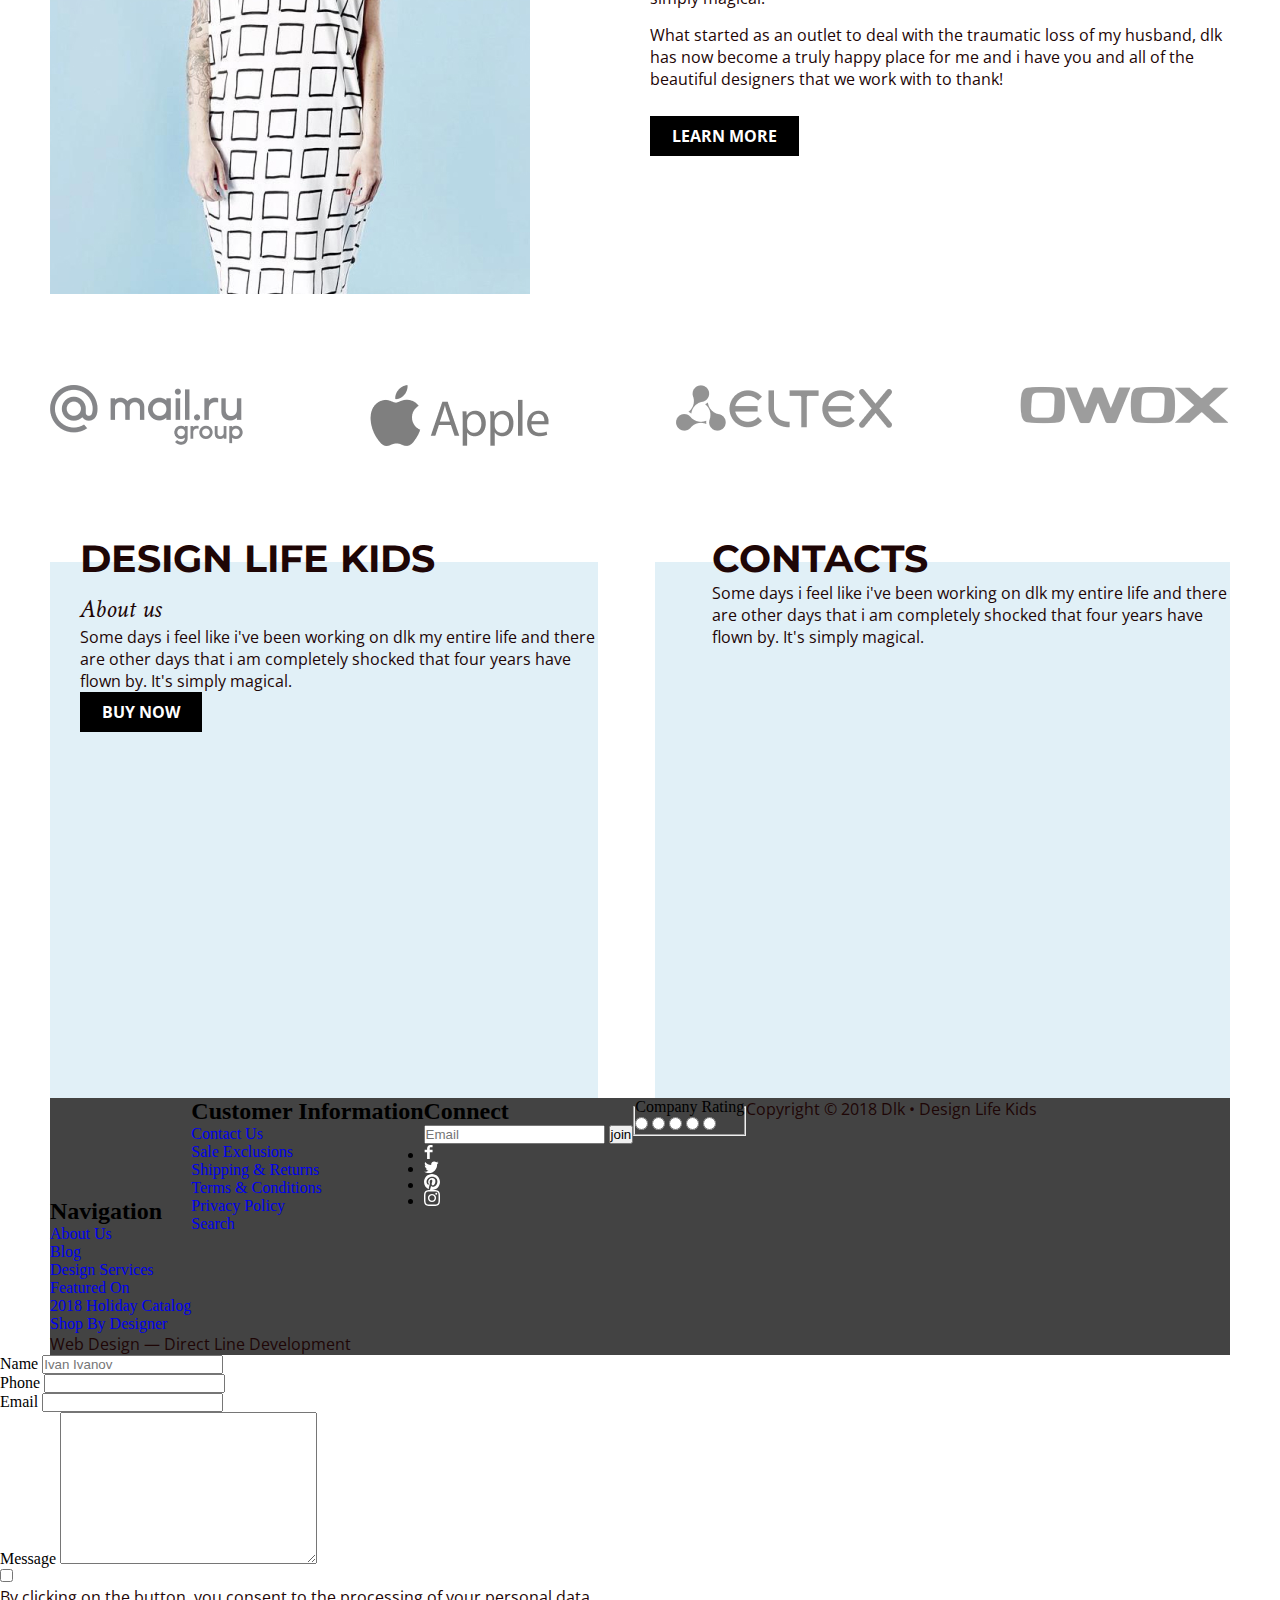
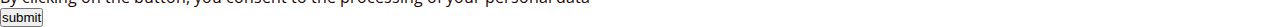
==== commit ec8590e9: "Style.css" ====
--- a/index.html
+++ b/index.html
@@ -4,118 +4,144 @@
     <meta charset="UTF-8">
     <meta http-equiv="X-UA-Compatible" content="IE=edge">
     <meta name="viewport" content="width=, initial-scale=1.0">
+    <link rel="stylesheet" href="./css/common.css">
+    <link rel="stylesheet" href="./css/style.css">
+    <link rel="stylesheet" href="./css/normalize.css">
+    <link rel="preconnect" href="https://fonts.googleapis.com">
+    <link rel="preconnect" href="https://fonts.gstatic.com" crossorigin>
+    <link href="https://fonts.googleapis.com/css2?family=Crimson+Text:ital,wght@1,400;1,700&family=Montserrat:wght@700&family=Open+Sans:wght@400;700&display=swap" rel="stylesheet">
     <title>Main</title>
 </head>
 <body>
-    <header class="header">
+    <header class="header container">
         <a href="/" class="header__link">
             <img src="./img/icon/Logo.svg" alt="logo" class="header__logo"></a>
-        <nav class="header__nav">
+        <nav class="header__nav left">
             <ul class="header__list">
-                <li class="header__list-item"><a href="#" class="header__list-link">BLOG</a></li>
-                <li class="header__list-item"><a href="#" class="header__list-link">CATALOG</a></li>
-                <li class="header__list-item"><a href="#" class="header__list-link">ABOUT US</a></li>
-            </ul>
-            <ul class="header__list header-search">
-                <li class="header__list-item header-search"><a href="#" class="header__list header-link"><img src="./img/icon/search.svg" alt="search" class="header__list header-link-search"></a></li>
-                <li class="header__list-item header-search"><a href="#" class="header__list header-link">CONTACT US</a></li>
+                <li class="header__list-item undotted"><a href="#" class="header__list-link">BLOG</a></li>
+                <li class="header__list-item undotted"><a href="#" class="header__list-link">CATALOG</a></li>
+                <li class="header__list-item undotted"><a href="#" class="header__list-link">ABOUT US</a></li>
             </ul>
         </nav>
+        <ul class="header__list header-search">
+            <li class="header__list-item header-search undotted"><a href="#" class="header__list header-link"><img src="./img/icon/search.svg" alt="search" class="header__list header-link-search"></a></li>
+            <li class="header__list-item header-search undotted"><a href="#" class="header__list-search">CONTACT US</a></li>
+        </ul>
     </header>
     <main>
-        <section>
-            <div>
-                <span>01</span>
+        <section class="container banner">
+            <div class="banner__list">
+                <span class="switch">01</span>
             <ul>
-                <li><button type="button"></button></li>
-                <li><button type="button"></button></li>
-                <li><button type="button"></button></li>
-                <li><button type="button"></button></li>
+                <li class="undotted"><button class="btn" type="button"></button></li>
+                <li class="undotted"><button class="btn" type="button"></button></li>
+                <li class="undotted"><button class="btn" type="button"></button></li>
+                <li class="undotted"><button class="btn" type="button"></button></li>
             </ul>
             </div>
-            <h1>THE OOH NOO COLLECTION</h1>
-            <p>Designed in Slovenia</p>
-            <button type="button">EXPLORE NOW</button>
-            <img src="./img/monster.png" alt="OOH NOO" width="635" height="461">
-            <p>Free (continental) USA shipping on all orders of $100 USD or more!</p>
+            <div class="basic">
+                <h1 class="title">THE OOH NOO COLLECTION</h1>
+                <h2 class="subtitle">Designed in Slovenia</h2>
+                <button class="button" type="button" aria-label="Open modal window"><a class="main info" href="#">EXPLORE NOW</a></button>
+            </div>
+            <h2 class="text">Free (continental) USA shipping on all orders of $100 USD or more!</h2>
+            <img class="banner__img" src="./img/monster.png" alt="OOH NOO" width="635" height="461">
             </section>
-        <section>
-            <h2>Category Products</h2>
-            <ul>
-                <li><img src="./img/categoryOne.png" alt="categories" width="244" height="177"><a href="">APPAREL KIDS</a></li>
-                <li><img src="./img/categoryTwo.png" alt="categories" width="208" height="244"><a href="">HOLIDAY SHOP</a></li>
-                <li><img src="./img/categoryThree.png" alt="categories" width="270" height="270"><a href="">TOYS</a></li>
-                <li><img src="./img/categoryFour.png" alt="categories" width="240" height="250"><a href="">ACCESSORIES</a></li>
-            </ul>
-            <div>
-                <button></button>
-                <button></button>
-            <p>Modern finds for the modern home. Curated goods by unique designers around the world from fashion to furniture for kids and adults.</p>
+        <section class="products container">
+            <h2 class="title-two">CATEGORY PRODUCTS</h2>
+            <div class="categories">
+                <div class="product">                    
+                    <a class="categories__link" href="#">APPAREL KIDS<img src="./img/categoryOne.png" alt="categories" width="280" height="270"></a> 
+                </div>
+                <div class="product">
+                    <img src="./img/categoryTwo.png" alt="categories" width="280" height="270"><a class="categories__link" href="#">HOLIDAY SHOP</a>
+                </div>
+                <div class="product">
+                    <img src="./img/categoryThree.png" alt="categories" width="280" height="270"><a class="categories__link" href="#">TOYS</a>
+                </div>
+                <div class="product">
+                    <img src="./img/categoryFour.png" alt="categories" width="280" height="270"><a class="categories__link" href="#">ACCESSORIES</a>
+                </div>
+            </div>          
+            <div class="modern">
+                <button class="but" type="button"></button>
+                <button class="but" type="button"></button>
+            <p class="modern-text">Modern finds for the modern home. Curated goods by unique designers around the world from fashion to furniture for kids and adults.</p>
             </div>
         </section>
-        <section>
+        <section class="business container">
             <img src="./img/womanInDress.jpg" alt="apparel delivery" width="480" height="559">
-            <h2>DELIVERY</h2>
+            <div class="delivery">
+                <h2 class="title-two">DELIVERY</h2>
             <ul>
-                <li><a href="#">Delivery</a></li>
-                <li><a href="#">Guarantee</a></li>
-                <li><a href="#">Credit</a></li>
+                <li class="undotted"><a class="delivery-link delivery-link-delivery" href="#">Delivery</a></li>
+                <li class="undotted"><a class="delivery-link delivery-link-guarantee" href="#">Guarantee</a></li>
+                <li class="undotted"><a class="delivery-link delivery-link-credit" href="#">Credit</a></li>
             </ul>
-            <ul>
-                <li><p>Some days i feel like i've been working on dlk my entire life and there are other days that i am completely shocked that four years have flown by. It's simply magical.</p></li>
-                <li><p>What started as an outlet to deal  with the traumatic loss of my husband, dlk has now become a truly happy place for me and i have you and all of the beautiful designers that we work with to thank!</p></li>
-            </ul>
-            <button type="button">LEARN MORE</button>
-        </section>
-        <section>
-            <div>
-                <ul>
-                    <li><a href="#"><img src="./img/mail.ru.png" alt="mail" width="193" height="60">mail.ru</a></li>
-                    <li><a href="#"><img src="./img/apple.png" alt="apple" width="179" height="61">Apple</a></li>
-                    <li><a href="#"><img src="./img/eltex.png" alt="eltex" width="216" height="46">ELTEX</a></li>
-                    <li><a href="#"><img src="./img/owox.png" alt="owox" width="211" height="40">OWOX</a></li>
-                </ul>
+                <p class="discciption-work">Some days i feel like i've been working on dlk my entire life and there are other days that i am completely shocked that four years have flown by. It's simply magical.</p>
+                <p class="discciption-thank">What started as an outlet to deal  with the traumatic loss of my husband, dlk has now become a truly happy place for me and i have you and all of the beautiful designers that we work with to thank!</p>
+            <a class="main info" href="#">LEARN MORE</a>
             </div>
         </section>
-        <section>
-            <h2>DESIGN LIFE KIDS</h2>
-            <p>About us</p>
-            <p>Some days i feel like i've been working on dlk my entire life and there are other days that i am completely shocked that four years have flown by. It's simply magical.  </p>
-            <button type="button">BUY NOW</button>
+        <section class="container">
+            <div class="social">                    
+              <div class="social__link">
+                <a href="#"><img src="./img/mail.ru.png" alt="mail" width="193" height="60"></a>
+              </div>             
+              <div class="social__link">
+                <a href="#"><img src="./img/apple.png" alt="apple" width="179" height="61"></a>
+              </div>
+              <div class="social__link">
+                <a href="#"><img src="./img/eltex.png" alt="eltex" width="216" height="46"></a>
+              </div>
+              <div class="social__link">
+                <a href="#"><img src="./img/owox.png" alt="owox" width="211" height="40"></a>
+              </div>
+            </div>
         </section>
-        <section>
-            <h2>CONTACTS</h2>
-            <p>Some days i feel like i've been working on dlk my entire life and there are other days that i am completely shocked that four years have flown by. It's simply magical.</p>
-            <iframe src="https://www.google.com/maps/embed?pb=!1m18!1m12!1m3!1d2372.5371506249517!2d49.288149915401306!3d53.51246308001415!2m3!1f0!2f0!3f0!3m2!1i1024!2i768!4f13.1!3m3!1m2!1s0x416879a82611632d%3A0xb18d94ffcf91e387!2zREwgQWNhZGVteSDigJQg0LrRg9GA0YHRiyDQv9GA0L7Qs9GA0LDQvNC80LjRgNC-0LLQsNC90LjRjw!5e0!3m2!1sru!2sru!4v1669022065024!5m2!1sru!2sru" width="600" height="450" style="border:0;" allowfullscreen="" loading="lazy" referrerpolicy="no-referrer-when-downgrade"></iframe>
+        <section class="aboutUs container">
+            <div class="design">
+              <h2 class="title-two title-two-design">DESIGN LIFE KIDS</h2>
+              <p class="delivery-link">About us</p>
+              <p>Some days i feel like i've been working on dlk my entire life and there are other days that i am completely shocked that four years have flown by. It's simply magical.  </p>
+              <a class="main info" href="#">BUY NOW</a>
+            </div>
+            <div class="information">
+              <h2 class="title-two title-two-information">CONTACTS</h2>
+              <p>Some days i feel like i've been working on dlk my entire life and there are other days that i am completely shocked that four years have flown by. It's simply magical.</p>
+              <iframe src="https://www.google.com/maps/embed?pb=!1m18!1m12!1m3!1d2372.5371506249517!2d49.288149915401306!3d53.51246308001415!2m3!1f0!2f0!3f0!3m2!1i1024!2i768!4f13.1!3m3!1m2!1s0x416879a82611632d%3A0xb18d94ffcf91e387!2zREwgQWNhZGVteSDigJQg0LrRg9GA0YHRiyDQv9GA0L7Qs9GA0LDQvNC80LjRgNC-0LLQsNC90LjRjw!5e0!3m2!1sru!2sru!4v1669022065024!5m2!1sru!2sru" width="100%" height="450" style="border:0;" allowfullscreen="" loading="lazy" referrerpolicy="no-referrer-when-downgrade"></iframe>
+            </div>
         </section>
     </main>
-    <footer>
-        <div>
-            <h2>Navigation</h2>
+    <footer class="connect container">
+        <div class="connect-navigation">
+            <h2 class="title-navigation">Navigation</h2>
             <ul>
-                <li><a href="#">About Us</a></li>
-                <li><a href="#">Blog</a></li>
-                <li><a href="#">Design Services</a></li>
-                <li><a href="#">Featured On</a></li>
-                <li><a href="#">2018 Holiday Catalog</a></li>
-                <li><a href="#">Shop By Designer</a></li>
+                <li class="undotted"><a href="#">About Us</a></li>
+                <li class="undotted"><a href="#">Blog</a></li>
+                <li class="undotted"><a href="#">Design Services</a></li>
+                <li class="undotted"><a href="#">Featured On</a></li>
+                <li class="undotted"><a href="#">2018 Holiday Catalog</a></li>
+                <li class="undotted"><a href="#">Shop By Designer</a></li>
+            </ul>
+        </div>
+        <div class="connect-informatoin">
+            <h2 class="title-information">Customer Information</h2>
+            <ul>
+                <li class="undotted"><a href="#">Contact Us</a></li>
+                <li class="undotted"><a href="#">Sale Exclusions</a></li>
+                <li class="undotted"><a href="#">Shipping & Returns</a></li>
+                <li class="undotted"><a href="#">Terms & Conditions</a></li>
+                <li class="undotted"><a href="#">Privacy Policy</a></li>
+                <li class="undotted"><a href="#">Search</a></li>
             </ul>
         </div>
         <div>
-            <h2>Customer Information</h2>
-            <ul>
-                <li><a href="#">Contact Us</a></li>
-                <li><a href="#">Sale Exclusions</a></li>
-                <li><a href="#">Shipping & Returns</a></li>
-                <li><a href="#">Terms & Conditions</a></li>
-                <li><a href="#">Privacy Policy</a></li>
-                <li><a href="#">Search</a></li>
-            </ul>
-        </div>
-        <div>
-            <h2>Connect</h2>
+            <h2 class="title-connect">Connect</h2>
+        <form action="">
             <input type="text" name="text" placeholder="Email">
             <button type="button">join</button>
+        </form>
             <div>
                 <ul>
                     <li><a href="#"><img src="./img/icon/facebook.svg" alt="facebook"></a></li>
@@ -127,16 +153,46 @@
         </div>
         <div>
             <fieldset>
-                <legend>Company Rating</legend> 
-                <input type="radio" name="rating" id="1">
-                <input type="radio" name="rating" id="2">
-                <input type="radio" name="rating" id="3">
-                <input type="radio" name="rating" id="4">
-                <input type="radio" name="rating" id="5">
+                <legend class="company__text">Company Rating</legend> 
+                <input type="radio" name="fail" id="1">
+                <input type="radio" name="satisfactory" id="2">
+                <input type="radio" name="good" id="3">
+                <input type="radio" name="verygood" id="4">
+                <input type="radio" name="excellent" id="5">
             </fieldset>
         </div>
-        <p>Copyright © 2018 Dlk • Design Life Kids</p>
-        <p>Web Design — Direct Line Development</p>
+            <p>Copyright © 2018 Dlk • Design Life Kids</p>
+            <p>Web Design — Direct Line Development</p>
     </footer>
+
+
+
+    <section class="modal__window hidden">
+    <form method="post" action="#">
+        <div class="label__wrapper">
+            <label for="name">Name</label>
+            <input type="text" placeholder="Ivan Ivanov" name="name" id="name">
+        </div>
+        <div class="column__two-input">
+            <div class="label__wrapper">
+                <label for="phone">Phone</label>
+                <input type="tel" name="phone" id="phone">
+            </div>
+            <div class="label__wrapper">
+                <label for="email">Email</label>
+                <input type="email" name="email" id="email">
+            </div> 
+        </div>
+        <div>
+            <label for="message">Message</label>
+            <textarea name="message" id="message" cols="30" rows="10"></textarea>
+        </div>
+        <div>
+            <input type="checkbox" name="consent" id="consent">
+            <p>By clicking on the button, you consent to the processing of your personal data</p>
+        </div>
+        <button type="submit">submit</button>
+    </form>
+    </section>
 </body>
 </html>--- a/css/common.css
+++ b/css/common.css
@@ -0,0 +1,76 @@
+* {
+    margin: 0;
+    padding: 0;
+}
+
+a {
+    list-style: none;
+    text-decoration: none;
+}
+
+img {
+    display: block;
+    max-width: 100%;
+}
+
+.container {
+    max-width: 1180px;
+    margin: 0 auto;
+}
+
+.undotted {
+    list-style-type: none;
+}
+
+.btn {
+    background: #D6CAC2;
+    border: none;
+    width: 31px;
+    height: 3px;
+    margin-bottom: 11px;
+}
+
+/* стилизация header */
+
+.header {
+    display: flex;
+    margin-top: 50px;
+    align-items: center;
+}
+
+.header__nav {
+    display: flex;
+}
+
+.header__list {
+    display: flex;
+}
+
+.left {
+    margin-right: auto;
+}
+
+.header__logo {
+    margin-right: 60px;
+}
+
+.header__list-link {
+    font-family: 'Open Sans', sans-serif;
+    font-weight: 400;
+    font-style: normal;
+    font-size: 14px;
+    line-height: 19px;
+    color: #1E0606;
+    margin-right: 20px;
+
+}
+
+.header__list-search {
+    font-family: 'Open Sans', sans-serif;
+    font-weight: 700;
+    font-style: normal;
+    font-size: 14px;
+    line-height: 19px;
+    color: #1E0606;
+    margin-left: 23px;
+}--- a/css/style.css
+++ b/css/style.css
@@ -0,0 +1,277 @@
+/* main */
+
+/* section banner */
+
+.banner {
+    background-color: #EEE4DB;
+    display: flex;
+    flex-wrap: wrap;
+    margin-top: 129px;
+    position: relative;
+}
+
+.banner__list {
+    display: flex;
+    flex-direction: column;
+    padding-top: 17px;
+    padding-left: 28px;
+}
+
+.switch {
+    font-family: 'Montserrat', sans-serif;
+    font-style: normal;
+    font-weight: 200;
+    font-size: 60px;
+    line-height: 73px;
+    width: 61px;
+    height: 74px;
+    color: rgba(30, 6, 6, 0.05);
+    margin-bottom: 10px;
+}
+
+.basic {
+    display: flex;
+    flex-direction: column;
+    padding-top: 89px;
+    padding-left: 44px;
+}
+
+.title {
+    font-family: 'Montserrat', sant-serif;
+    font-style: normal;
+    font-weight: 700;
+    font-size: 40px;
+    line-height: 110%;
+    color: #1E0606;
+    width: 66%;
+    margin-bottom: 20px;
+}
+
+.subtitle {
+    font-family: 'Crimson Text', sans-serif;
+    font-style: italic;
+    font-weight: 400;
+    font-size: 20px;
+    line-height: 26px;
+    padding-bottom: 20px;
+}
+
+.button {
+    max-width: max-content;
+    border: none;
+    margin-bottom: 89px;
+}
+
+.info {
+    background: #000000;
+    color: #FFFFFF;
+    font-family: 'Open Sans', sant-serif;
+    font-style: normal;
+    font-weight: 700;
+    font-size: 16px;
+    line-height: 22px;
+    max-width: max-content;
+    padding: 9px 22px;
+}
+
+.text {
+    background: #C29974;
+    padding: 11px 364px;
+    font-family: 'Open Sans', sant-serif;
+    font-style: normal;
+    font-weight: 700;
+    font-size: 12px;
+    line-height: 16px;
+    color: #FFFFFF;
+    margin-top: 109px;
+    width: 100%;
+}
+
+.banner__img {
+    position: absolute;
+    top: -88px;
+    right: 99px;
+}
+
+/* section product */
+
+.title-two {
+    font-family: 'Montserrat';
+    font-style: normal;
+    font-weight: 700;
+    font-size: 38px;
+    line-height: 46px;
+    color: #1E0606;
+    width: 100%;
+}
+
+.products {
+    margin-top: 90px;
+}
+
+.categories {
+    display: flex; 
+    justify-content: space-between;
+    margin-top: 30px;  
+    gap: 20px;      
+}
+
+   
+.product {
+    display: inline-flex; 
+    justify-content: space-between;   
+    align-items: center;
+}
+
+.categories__link {
+    display: inline-flex;
+}
+
+.modern {
+    display: flex;
+    margin-top: 33px;
+}
+
+.but {
+    background: rgba(112, 187, 220, 0.2);
+    width: 37px;
+    height: 37px;
+    margin-right: 6px;
+}
+
+.modern-text {
+    width: 50%;
+    padding-left: 14px;
+}
+
+/* section business */
+
+p {
+    font-family: 'Open Sans', sans-serif;
+    font-style: normal;
+    font-weight: 400;
+    font-size: 16px;
+    line-height: 22px;
+    color: #1E0606;
+}
+
+.business {
+    display: flex;
+    margin-top: 90px;
+}
+
+.delivery {
+    display: flex;
+    flex-direction: column;
+    padding-left: 120px;
+    padding-top: 30px;
+}
+
+.delivery-link {
+    font-family: 'Crimson Text';
+    font-style: italic;
+    font-weight: 400;
+    font-size: 26px;
+    line-height: 34px;
+    color: #1E0606;
+}
+
+.delivery-link-delivery {
+    padding-top: 17px;
+}
+
+.delivery-link-guarantee {
+    padding-top: 22px;
+}
+
+.delivery-link-credit {
+    padding-top: 22px;
+}
+
+.discciption-work {
+    padding-top: 30px;
+}
+
+.discciption-thank {
+    padding-top: 15px;
+    padding-bottom: 26px;
+}
+
+/* class social */
+
+.social {
+    display: flex;
+    justify-content: space-between;
+    padding-top: 91px;
+}
+    
+.social-link {
+    display: inline-flex;
+}
+
+/* section aboutUs */
+
+.aboutUs {
+    display: flex;
+}
+
+.design {
+    display: flex;
+    flex-direction: column;
+    background: #E1F0F7;
+    margin-right: 57px;
+    margin-top: 116px;
+    padding-left: 30px;
+}
+
+.title-two-design {
+    margin-top: -26px;
+    margin-bottom: 10px;
+}
+
+.information {
+    display: flex;
+    flex-direction: column;
+    background: #E1F0F7;
+    margin-top: 116px;
+    padding-left: 57px;
+
+}
+
+.title-two-information {
+    margin-top: -26px;
+    margin-bottom: ;
+}
+
+/* footer */
+
+.connect {
+    background: #434343;
+    display: flex;
+    flex-wrap: wrap;    
+    /* font-family: 'Open Sans', sans-serif;
+    font-style: normal;
+    font-weight: 400;
+    font-size: 16px;
+    line-height: 22px;
+    color: #FFFFFF; */
+}
+
+.connect-navigation {
+    display: flex;
+    flex-direction: column;
+    padding-top: 100px;
+    padding-left: 110p;
+}
+
+.title-navigation {
+    
+}
+
+.connect-information {
+    display: flex;
+    flex-direction: column;
+    padding-top: 100px;
+    padding-left: 20px;
+}
+
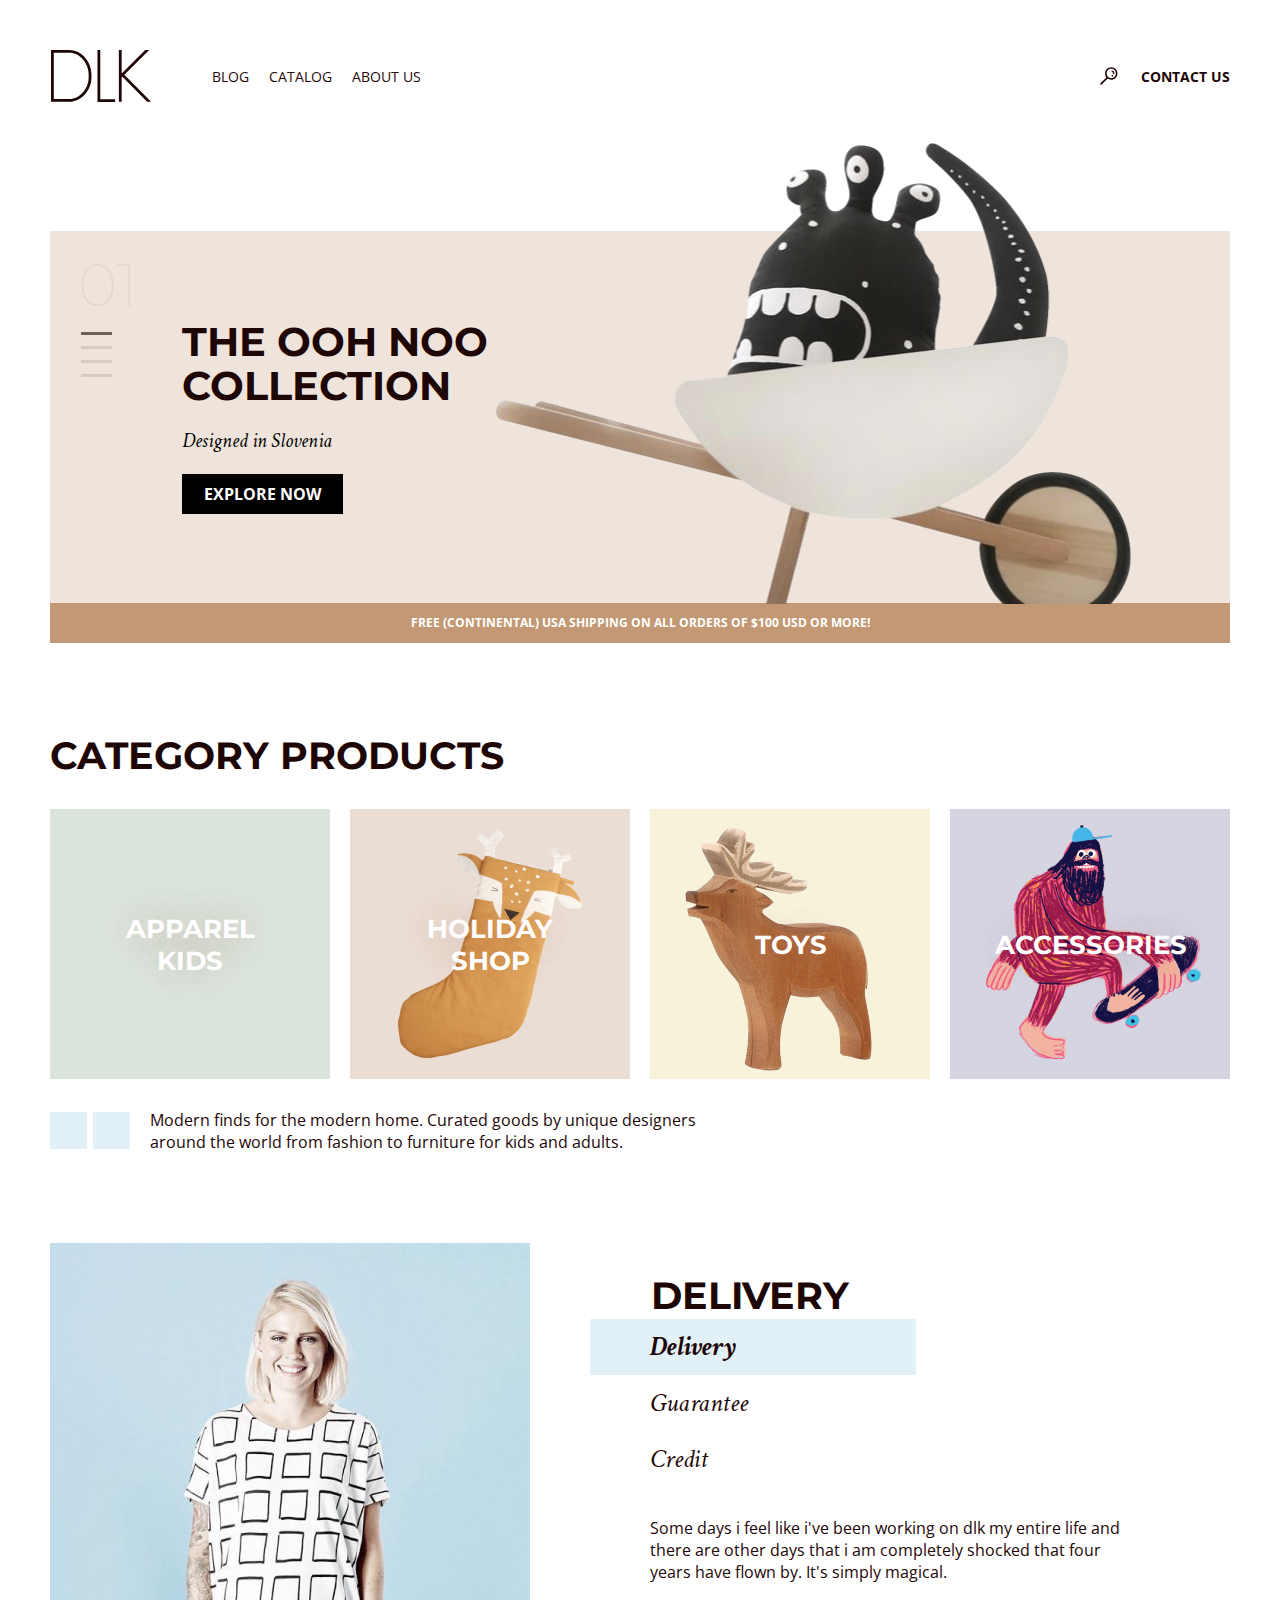
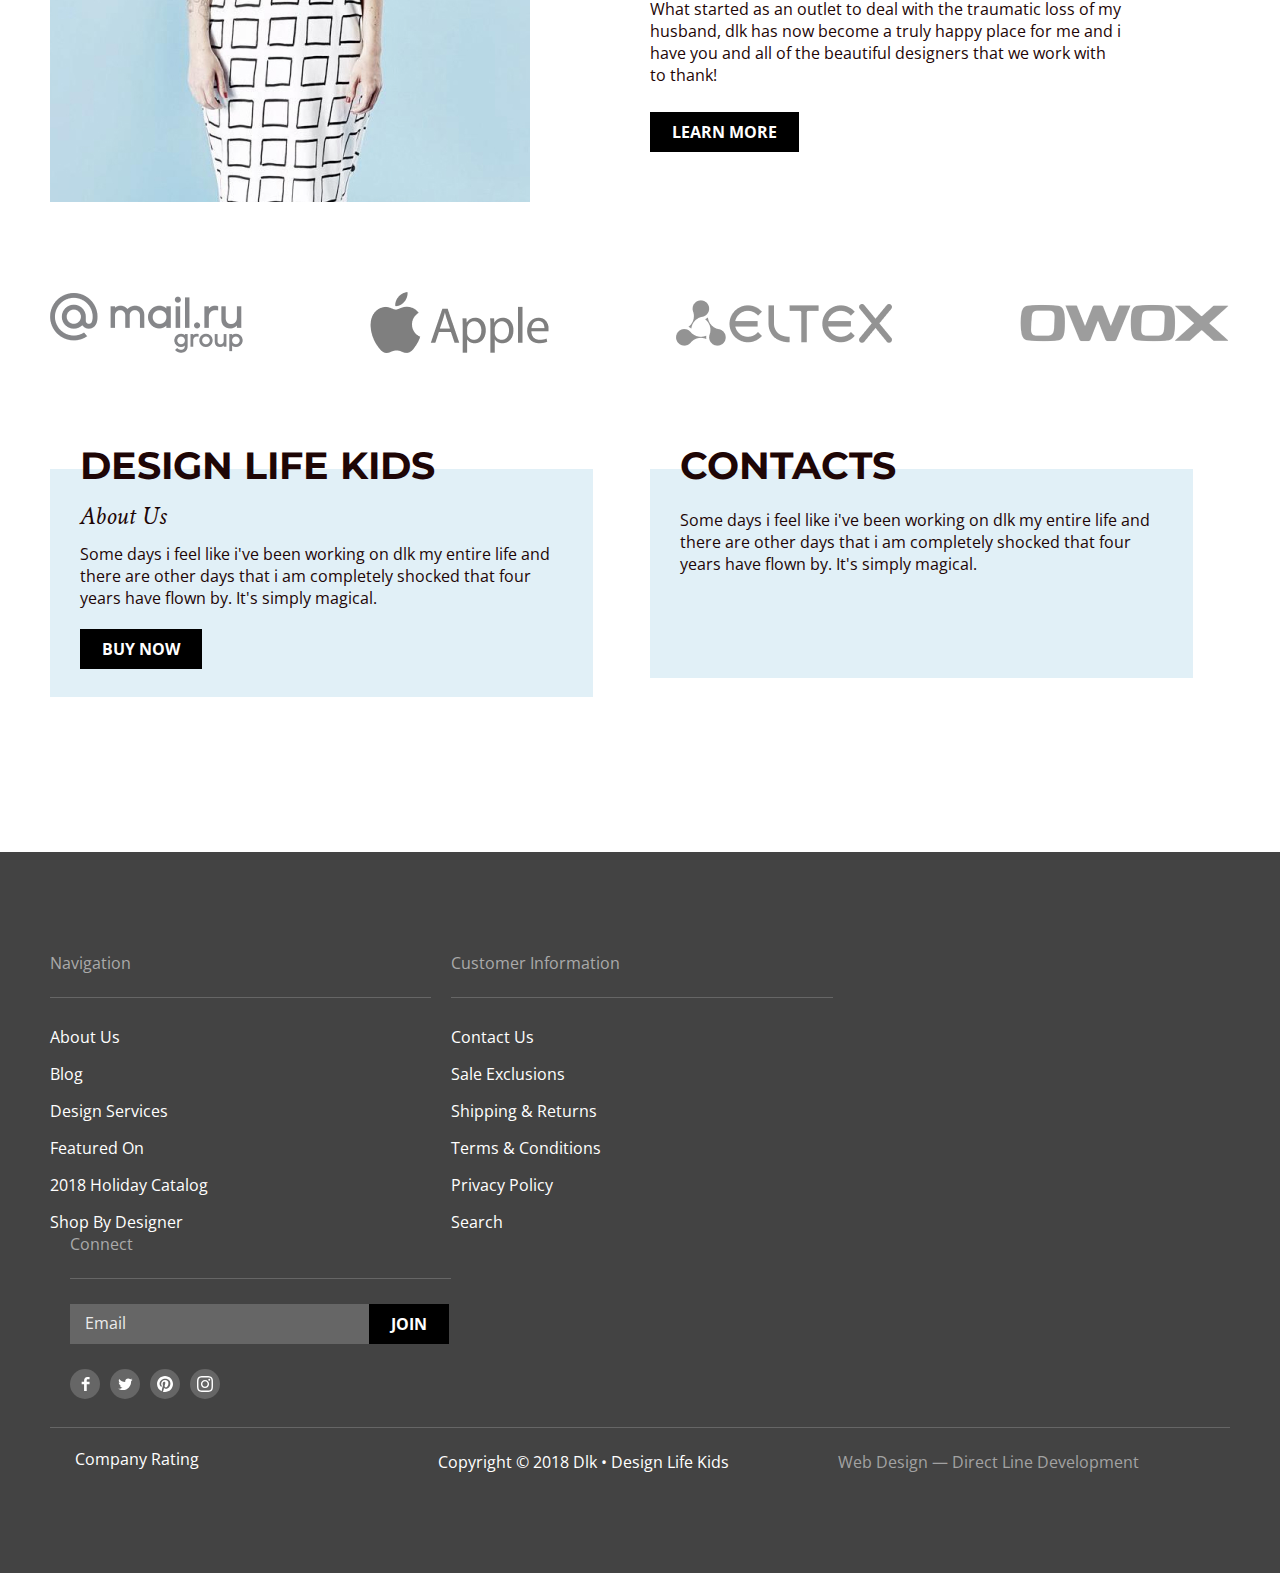
==== commit 5ad20087: "Проект" ====
--- a/index.html
+++ b/index.html
@@ -9,190 +9,191 @@
     <link rel="stylesheet" href="./css/normalize.css">
     <link rel="preconnect" href="https://fonts.googleapis.com">
     <link rel="preconnect" href="https://fonts.gstatic.com" crossorigin>
-    <link href="https://fonts.googleapis.com/css2?family=Crimson+Text:ital,wght@1,400;1,700&family=Montserrat:wght@700&family=Open+Sans:wght@400;700&display=swap" rel="stylesheet">
+    <link href="https://fonts.googleapis.com/css2?family=Crimson+Text:ital,wght@1,400;1,700&family=Montserrat:wght@200;700&family=Open+Sans:wght@400;700&display=swap" rel="stylesheet">
     <title>Main</title>
 </head>
 <body>
-    <header class="header container">
-        <a href="/" class="header__link">
-            <img src="./img/icon/Logo.svg" alt="logo" class="header__logo"></a>
-        <nav class="header__nav left">
-            <ul class="header__list">
-                <li class="header__list-item undotted"><a href="#" class="header__list-link">BLOG</a></li>
-                <li class="header__list-item undotted"><a href="#" class="header__list-link">CATALOG</a></li>
-                <li class="header__list-item undotted"><a href="#" class="header__list-link">ABOUT US</a></li>
-            </ul>
-        </nav>
-        <ul class="header__list header-search">
-            <li class="header__list-item header-search undotted"><a href="#" class="header__list header-link"><img src="./img/icon/search.svg" alt="search" class="header__list header-link-search"></a></li>
-            <li class="header__list-item header-search undotted"><a href="#" class="header__list-search">CONTACT US</a></li>
+  <header class="header container">
+    <a href="/" class="header__link header-change">
+      <img src="./img/icon/Logo.svg" alt="logo" class="header__logo"></a>
+    <nav class="header__nav left">
+      <ul class="header__list">
+        <li class="header__list-item undotted header-change"><a href="./pages/blog.html" class="header__list-link">BLOG</a></li>
+        <li class="header__list-item undotted header-change"><a href="./pages/catalog.html" class="header__list-link">CATALOG</a></li>
+        <li class="header__list-item undotted header-change"><a href="#" class="header__list-link">ABOUT US</a></li>
+      </ul>
+    </nav>
+    <ul class="header__list header-search">
+      <li class="header__list-item header-search undotted header-change"><a href="#" class="header__list header-link"><img src="./img/icon/search.svg" alt="search" class="header__list header-link-search"></a></li>
+      <li class="header__list-item header-search undotted header-change"><a href="./pages/contact.html" class="header__list-search">CONTACT US</a></li>
+    </ul>
+  </header>
+<main>
+  <section class="container banner">
+    <div class="switch">
+      <span class="switch__number">01</span>
+        <ul class="switch__list">
+          <li class="switch__list-item undotted"><button class="switch__list-btn active" type="button"></button></li>
+          <li class="switch__list-item undotted"><button class="switch__list-btn" type="button"></button></li>
+          <li class="switch__list-item undotted"><button class="switch__list-btn" type="button"></button></li>
+          <li class="switch__list-item undotted"><button class="switch__list-btn" type="button"></button></li>
         </ul>
-    </header>
-    <main>
-        <section class="container banner">
-            <div class="banner__list">
-                <span class="switch">01</span>
-            <ul>
-                <li class="undotted"><button class="btn" type="button"></button></li>
-                <li class="undotted"><button class="btn" type="button"></button></li>
-                <li class="undotted"><button class="btn" type="button"></button></li>
-                <li class="undotted"><button class="btn" type="button"></button></li>
-            </ul>
+    </div>
+    <div class="caption">
+      <h1 class="title caption-title">THE OOH NOO COLLECTION</h1>
+      <h2 class="subtitle">Designed in Slovenia</h2>
+      <button class="caption__info button btn_js" type="button" aria-label="Open modal window">EXPLORE NOW</button>
+    </div>    
+    <p class="banner__text">FREE (CONTINENTAL) USA SHIPPING ON ALL ORDERS OF $100 USD OR MORE!</p>
+    <img class="banner__img" src="./img/monster.png" alt="OOH NOO" width="635" height="461">
+  </section>
+  <section class="products container">
+    <h2 class="products__title title">CATEGORY PRODUCTS</h2>
+      <div class="products__categories">
+        <ul class="products__list">
+          <li class="products__list-item products__list-one undotted"><a class="products__link products__link-apparel" href="#">APPAREL KIDS</a></li>
+          <li class="products__list-item products__list-two undotted"><a class="products__link products__link-holiday" href="#">HOLIDAY SHOP</a></li>
+          <li class="products__list-item products__list-three undotted"><a class="products__link products__link-toys" href="#">TOYS</a></li>
+          <li class="products__list-item products__list-four undotted"><a class="products__link products__link-accessories" href="#">ACCESSORIES</a></li>
+        </ul>             
+      </div>          
+      <div class="modern">
+        <button class="butt butt-left" type="button"></button>
+        <button class="butt butt-right" type="button"></button>
+        <p class="text__decorative modern-text">Modern finds for the modern home. Curated goods by unique designers around the world from fashion to furniture for kids and adults.</p>
+      </div>
+  </section>
+  <section class="business container">
+    <img src="./img/womanInDress.jpg" alt="woman" width="480" height="559">
+    <div class="delivery">
+      <h2 class="title business__title">DELIVERY</h2>
+      <ul>
+        <li class="delivery__list undotted item-active"><a class="delivery__link link-active" href="#">Delivery</a></li>
+        <li class="delivery__list undotted"><a class="delivery__link delivery-link-guarantee" href="#">Guarantee</a></li>
+        <li class="delivery__list undotted"><a class="delivery__link delivery-link-credit" href="#">Credit</a></li>
+      </ul>
+      <p class="text__decorative delivery__work">Some days i feel like i've been working on dlk my entire life and there are other days that i am completely shocked that four years have flown by. It's simply magical.</p>
+      <p class="text__decorative delivery__thank">What started as an outlet to deal  with the traumatic loss of my husband, dlk has now become a truly happy place for me and i have you and all of the beautiful designers that we work with to thank!</p>
+      <button class="caption__info delivery-btn" type="button">LEARN MORE</button>
+    </div>        
+  </section>
+  <section class="social container">
+    <div class="socialnetwork">                    
+      <ul class="socialnetwork__list">
+        <li class="socialnetwork__link-item"><a class="socialnetwork__link" href="https://mail.ru/"><img src="./img/mail.ru.png" alt="mail" width="193" height="60"></a></li>
+        <li class="socialnetwork__link-item"><a class="socialnetwork__link" href="https://apple.com"><img src="./img/apple.png" alt="apple" width="179" height="61"></a></li>
+        <li class="socialnetwork__link-item"><a class="socialnetwork__link" href="https://eltexcm.ru"><img src="./img/eltex.png" alt="eltex" width="216" height="46"></a></li>
+        <li class="socialnetwork__link-item"><a class="socialnetwork__link" href="https://owox.com"><img src="./img/owox.png" alt="owox" width="211" height="40"></a></li>       
+      </ul>        
+    </div>
+  </section>
+  <section class="about-us container">
+    <div class="design">
+      <h2 class="title design__title">DESIGN LIFE KIDS</h2>
+      <p class="text__decorative design__aboutus">About Us</p>
+      <p class="text__decorative design__text">Some days i feel like i've been working on dlk my entire life and there are other days that i am completely shocked that four years have flown by. It's simply magical.  </p>
+      <button class="caption__info design__link">BUY NOW</button> 
+    </div>
+    <div class="contacts">
+      <h2 class="title contacts__title">CONTACTS</h2>
+      <p class="text__decorative contacts__text">Some days i feel like i've been working on dlk my entire life and there are other days that i am completely shocked that four years have flown by. It's simply magical.</p>
+      <iframe class="contacs__map" src="https://www.google.com/maps/embed?pb=!1m18!1m12!1m3!1d2372.5371506249517!2d49.288149915401306!3d53.51246308001415!2m3!1f0!2f0!3f0!3m2!1i1024!2i768!4f13.1!3m3!1m2!1s0x416879a82611632d%3A0xb18d94ffcf91e387!2zREwgQWNhZGVteSDigJQg0LrRg9GA0YHRiyDQv9GA0L7Qs9GA0LDQvNC80LjRgNC-0LLQsNC90LjRjw!5e0!3m2!1sru!2sru!4v1669022065024!5m2!1sru!2sru" width="483" height="196" style="border:0;" allowfullscreen="" loading="lazy" referrerpolicy="no-referrer-when-downgrade"></iframe>
+    </div>
+  </section>
+</main>
+<footer class="footer">
+  <div class="footer__box container">
+    <div class="footer__navigation">
+      <h2 class="link__name">Navigation</h2>
+      <ul class="navigation__list">
+        <li class="navigation__list-item undotted"><a class="navigation__link footer__link" href="#">About Us</a></li>
+        <li class="navigation__list-item undotted"><a class="navigation__link footer__link" href="#">Blog</a></li>
+        <li class="navigation__list-item undotted"><a class="navigation__link footer__link" href="#">Design Services</a></li>
+        <li class="navigation__list-item undotted"><a class="navigation__link footer__link" href="#">Featured On</a></li>
+        <li class="navigation__list-item undotted"><a class="navigation__link footer__link" href="#">2018 Holiday Catalog</a></li>
+        <li class="navigation__list-item undotted"><a class="navigation__link footer__link" href="#">Shop By Designer</a></li>
+      </ul>
+    </div>
+    <div class="footer__information">
+      <h2 class="link__name information__name">Customer Information</h2>
+      <ul class="information__list">
+        <li class="undotted"><a class="footer__link" href="#">Contact Us</a></li>
+        <li class="undotted"><a class="footer__link" href="#">Sale Exclusions</a></li>
+        <li class="undotted"><a class="footer__link" href="#">Shipping & Returns</a></li>
+        <li class="undotted"><a class="footer__link" href="#">Terms & Conditions</a></li>
+        <li class="undotted"><a class="footer__link" href="#">Privacy Policy</a></li>
+        <li class="undotted"><a class="footer__link" href="#">Search</a></li>
+      </ul>
+    </div>
+    <div class="footer__connect">
+      <h2 class="link__name connect__name">Connect</h2>
+      <div class="connect__wrapper">
+        <input class="connect__email" type="text" name="text" placeholder="Email">
+        <button class="caption__info" type="button">JOIN</button>
+      </div>
+      <div class="media-icons">
+        <ul class="media-icons__list">
+          <li class="undotted"><a class="media-icons__link" href="https://www.facebook.com"><img class="media-icons__img" src="./img/icon/facebook.svg" alt="facebook"></a></li>
+          <li class="undotted"><a class="media-icons__link" href="https://www.twitterinc.com"><img class="media-icons__img" src="./img/icon/twitter.svg" alt="twitter"></a></li>
+          <li class="undotted"><a class="media-icons__link" href="https://ru.pinterest.com"><img class="media-icons__img" src="./img/icon/pinterest.svg" alt="pinterest"></a></li>
+          <li class="undotted"><a class="media-icons__link" href="https://www.instagram.com"><img class="media-icons__img" src="./img/icon/instagram.svg" alt="instagram"></a></li>
+        </ul>   
+      </div>
+    </div>
+    <div class="free-box">
+      <div class="rating">
+        <!-- <p class="rating__caption rating__title">Company Rating</p> -->
+          <div class="rating__group">
+            <div class="rating__caption rating__title">Company Rating
+            <input class="rating__star" type="radio" name="fail" id="5">
+            <label class="label-rating" for="5"></label>
+            <input class="rating__star" type="radio" name="satisfactory" id="4">
+            <label class="label-rating" for="4"></label>
+            <input class="rating__star" type="radio" name="good" id="3">
+            <label class="label-rating" for="3"></label>
+            <input class="rating__star" type="radio" name="verygood" id="2">
+            <label class="label-rating" for="2"></label>
+            <input class="rating__star" type="radio" name="excellent" id="1">
+            <label class="label-rating" for="1"></label>
+          </div>
+          </div>  
+      </div>
+      <p class="rating__caption">Copyright © 2018 Dlk • Design Life Kids</p>
+      <a class="rating__caption rating__caption-web" href="#">Web Design — Direct Line Development</a>
+    </div>
+  </div>
+    </footer>
+</footer>
+  <div class="popup">
+    <div class="overlay"></div>
+      <div class="modal__wrap">
+          <form class="contact__form" method="post" action="#">
+            <div class="label__wrapper">
+              <label class="contact__label" for="name">Name</label>
+              <input class="contact__input-name" type="text" placeholder="Ivan Ivanov" name="name" id="name">
             </div>
-            <div class="basic">
-                <h1 class="title">THE OOH NOO COLLECTION</h1>
-                <h2 class="subtitle">Designed in Slovenia</h2>
-                <button class="button" type="button" aria-label="Open modal window"><a class="main info" href="#">EXPLORE NOW</a></button>
+            <div class="column__two-input">
+              <div class="label__wrapper">
+                <label class="contact__label" for="phone">Phone</label>
+                <input class="contact__input" type="tel" name="phone" id="phone">
+              </div>
+              <div class="label__wrapper">
+                <label class="contact__label" for="email">Email</label>
+                <input class="contact__input" type="email" name="email" id="email">
+              </div> 
             </div>
-            <h2 class="text">Free (continental) USA shipping on all orders of $100 USD or more!</h2>
-            <img class="banner__img" src="./img/monster.png" alt="OOH NOO" width="635" height="461">
-            </section>
-        <section class="products container">
-            <h2 class="title-two">CATEGORY PRODUCTS</h2>
-            <div class="categories">
-                <div class="product">                    
-                    <a class="categories__link" href="#">APPAREL KIDS<img src="./img/categoryOne.png" alt="categories" width="280" height="270"></a> 
-                </div>
-                <div class="product">
-                    <img src="./img/categoryTwo.png" alt="categories" width="280" height="270"><a class="categories__link" href="#">HOLIDAY SHOP</a>
-                </div>
-                <div class="product">
-                    <img src="./img/categoryThree.png" alt="categories" width="280" height="270"><a class="categories__link" href="#">TOYS</a>
-                </div>
-                <div class="product">
-                    <img src="./img/categoryFour.png" alt="categories" width="280" height="270"><a class="categories__link" href="#">ACCESSORIES</a>
-                </div>
-            </div>          
-            <div class="modern">
-                <button class="but" type="button"></button>
-                <button class="but" type="button"></button>
-            <p class="modern-text">Modern finds for the modern home. Curated goods by unique designers around the world from fashion to furniture for kids and adults.</p>
+            <div>
+              <label class="contact__label" for="message">Message</label>
+              <textarea class="contact__area" name="message" id="message" cols="30" rows="10"></textarea>
             </div>
-        </section>
-        <section class="business container">
-            <img src="./img/womanInDress.jpg" alt="apparel delivery" width="480" height="559">
-            <div class="delivery">
-                <h2 class="title-two">DELIVERY</h2>
-            <ul>
-                <li class="undotted"><a class="delivery-link delivery-link-delivery" href="#">Delivery</a></li>
-                <li class="undotted"><a class="delivery-link delivery-link-guarantee" href="#">Guarantee</a></li>
-                <li class="undotted"><a class="delivery-link delivery-link-credit" href="#">Credit</a></li>
-            </ul>
-                <p class="discciption-work">Some days i feel like i've been working on dlk my entire life and there are other days that i am completely shocked that four years have flown by. It's simply magical.</p>
-                <p class="discciption-thank">What started as an outlet to deal  with the traumatic loss of my husband, dlk has now become a truly happy place for me and i have you and all of the beautiful designers that we work with to thank!</p>
-            <a class="main info" href="#">LEARN MORE</a>
+            <div class="checkbox">
+              <input class="checkbox__input" type="checkbox" name="checkbox" id="checkbox">
+              <label for="checkbox" class="checkbox__text">By clicking on the button, you consent to the processing of your personal data</p>
             </div>
-        </section>
-        <section class="container">
-            <div class="social">                    
-              <div class="social__link">
-                <a href="#"><img src="./img/mail.ru.png" alt="mail" width="193" height="60"></a>
-              </div>             
-              <div class="social__link">
-                <a href="#"><img src="./img/apple.png" alt="apple" width="179" height="61"></a>
-              </div>
-              <div class="social__link">
-                <a href="#"><img src="./img/eltex.png" alt="eltex" width="216" height="46"></a>
-              </div>
-              <div class="social__link">
-                <a href="#"><img src="./img/owox.png" alt="owox" width="211" height="40"></a>
-              </div>
-            </div>
-        </section>
-        <section class="aboutUs container">
-            <div class="design">
-              <h2 class="title-two title-two-design">DESIGN LIFE KIDS</h2>
-              <p class="delivery-link">About us</p>
-              <p>Some days i feel like i've been working on dlk my entire life and there are other days that i am completely shocked that four years have flown by. It's simply magical.  </p>
-              <a class="main info" href="#">BUY NOW</a>
-            </div>
-            <div class="information">
-              <h2 class="title-two title-two-information">CONTACTS</h2>
-              <p>Some days i feel like i've been working on dlk my entire life and there are other days that i am completely shocked that four years have flown by. It's simply magical.</p>
-              <iframe src="https://www.google.com/maps/embed?pb=!1m18!1m12!1m3!1d2372.5371506249517!2d49.288149915401306!3d53.51246308001415!2m3!1f0!2f0!3f0!3m2!1i1024!2i768!4f13.1!3m3!1m2!1s0x416879a82611632d%3A0xb18d94ffcf91e387!2zREwgQWNhZGVteSDigJQg0LrRg9GA0YHRiyDQv9GA0L7Qs9GA0LDQvNC80LjRgNC-0LLQsNC90LjRjw!5e0!3m2!1sru!2sru!4v1669022065024!5m2!1sru!2sru" width="100%" height="450" style="border:0;" allowfullscreen="" loading="lazy" referrerpolicy="no-referrer-when-downgrade"></iframe>
-            </div>
-        </section>
-    </main>
-    <footer class="connect container">
-        <div class="connect-navigation">
-            <h2 class="title-navigation">Navigation</h2>
-            <ul>
-                <li class="undotted"><a href="#">About Us</a></li>
-                <li class="undotted"><a href="#">Blog</a></li>
-                <li class="undotted"><a href="#">Design Services</a></li>
-                <li class="undotted"><a href="#">Featured On</a></li>
-                <li class="undotted"><a href="#">2018 Holiday Catalog</a></li>
-                <li class="undotted"><a href="#">Shop By Designer</a></li>
-            </ul>
-        </div>
-        <div class="connect-informatoin">
-            <h2 class="title-information">Customer Information</h2>
-            <ul>
-                <li class="undotted"><a href="#">Contact Us</a></li>
-                <li class="undotted"><a href="#">Sale Exclusions</a></li>
-                <li class="undotted"><a href="#">Shipping & Returns</a></li>
-                <li class="undotted"><a href="#">Terms & Conditions</a></li>
-                <li class="undotted"><a href="#">Privacy Policy</a></li>
-                <li class="undotted"><a href="#">Search</a></li>
-            </ul>
-        </div>
-        <div>
-            <h2 class="title-connect">Connect</h2>
-        <form action="">
-            <input type="text" name="text" placeholder="Email">
-            <button type="button">join</button>
-        </form>
-            <div>
-                <ul>
-                    <li><a href="#"><img src="./img/icon/facebook.svg" alt="facebook"></a></li>
-                    <li><a href="#"><img src="./img/icon/twitter.svg" alt="twitter"></a></li>
-                    <li><a href="#"><img src="./img/icon/pinterest.svg" alt="pinterest"></a></li>
-                    <li><a href="#"><img src="./img/icon/instagram.svg" alt="instagram"></a></li>
-                </ul>   
-            </div>
-        </div>
-        <div>
-            <fieldset>
-                <legend class="company__text">Company Rating</legend> 
-                <input type="radio" name="fail" id="1">
-                <input type="radio" name="satisfactory" id="2">
-                <input type="radio" name="good" id="3">
-                <input type="radio" name="verygood" id="4">
-                <input type="radio" name="excellent" id="5">
-            </fieldset>
-        </div>
-            <p>Copyright © 2018 Dlk • Design Life Kids</p>
-            <p>Web Design — Direct Line Development</p>
-    </footer>
-
-
-
-    <section class="modal__window hidden">
-    <form method="post" action="#">
-        <div class="label__wrapper">
-            <label for="name">Name</label>
-            <input type="text" placeholder="Ivan Ivanov" name="name" id="name">
-        </div>
-        <div class="column__two-input">
-            <div class="label__wrapper">
-                <label for="phone">Phone</label>
-                <input type="tel" name="phone" id="phone">
-            </div>
-            <div class="label__wrapper">
-                <label for="email">Email</label>
-                <input type="email" name="email" id="email">
-            </div> 
-        </div>
-        <div>
-            <label for="message">Message</label>
-            <textarea name="message" id="message" cols="30" rows="10"></textarea>
-        </div>
-        <div>
-            <input type="checkbox" name="consent" id="consent">
-            <p>By clicking on the button, you consent to the processing of your personal data</p>
-        </div>
-        <button type="submit">submit</button>
-    </form>
-    </section>
-</body>
-</html>+            <button class="caption__info submit" type="submit" disabled>SUBMIT</button>
+          </form>
+        <button class="close" type="button"></button>
+    </div>
+  </div>
+  <script src="./script.js"></script>
+</body>--- a/css/common.css
+++ b/css/common.css
@@ -1,6 +1,7 @@
 * {
     margin: 0;
     padding: 0;
+    box-sizing: border-box;
 }
 
 a {
@@ -22,14 +23,52 @@
     list-style-type: none;
 }
 
-.btn {
-    background: #D6CAC2;
+label {
+    cursor: pointer;
+}
+
+ul li {
+    list-style-type: none;
+}
+
+/* стилизация breadcrumbs */
+
+.breadcrumbs__list {
+    display: flex;
+    flex-direction: row;
+    align-items: center;
+    margin-bottom: 50px;
+    margin-top: 15px;
+}
+
+.breadcrumbs__link {
+    font-family: 'Crimson Text', sans-serif;
+    font-style: italic;
+    font-weight: 400;
+    font-size: 20px;
+    line-height: 26px;
+    color: #1E0606;
+}
+
+.breadcrumbs__link::after {
+    content: "";
+    background-image: url('../img/icon/vector_contact.svg');
+    background-repeat: no-repeat;
+    background-position: center;
     border: none;
-    width: 31px;
-    height: 3px;
-    margin-bottom: 11px;
-}
-
+    width: 8px;
+    height: 12px;
+    padding-left: 50px;
+}
+
+.breadcrumbs__list-item:last-child .breadcrumbs__link::after {
+    display: none;
+}
+
+.breadcrumbs__list-item:last-child {
+    opacity: 0.5;
+}
+  
 /* стилизация header */
 
 .header {
@@ -38,6 +77,14 @@
     align-items: center;
 }
 
+.header-change:hover {
+    opacity: 0.5;
+}
+
+.header-change:active {
+    opacity: 0.2;
+}
+
 .header__nav {
     display: flex;
 }
@@ -62,7 +109,6 @@
     line-height: 19px;
     color: #1E0606;
     margin-right: 20px;
-
 }
 
 .header__list-search {
@@ -73,4 +119,222 @@
     line-height: 19px;
     color: #1E0606;
     margin-left: 23px;
-}+}
+
+/* стилизация main  */
+
+.title {
+    font-family: 'Montserrat', sant-serif;
+    font-style: normal;
+    font-weight: 700;
+    color: #1E0606;    
+}
+
+.caption__info {
+    background-color: #000000;;
+    color: #FFFFFF;
+    font-family: 'Open Sans', sans-serif;
+    font-style: normal;
+    font-weight: 700;
+    font-size: 16px;
+    line-height: 22px;
+    max-width: max-content;
+    padding: 9px 22px;
+    border: none;
+}
+
+.caption__info:hover {
+    background-color: #C29974;
+}
+
+.caption__info:active {
+    background-color: #CFAF91;
+}
+
+.caption__info:disabled {
+    background-color: #C7C1C1;
+}
+
+.button {
+    max-width: max-content;
+    border: none;
+}
+
+.text__decorative {
+    font-family: 'Open Sans', sans-serif;
+    font-style: normal;
+    font-weight: 400;
+    font-size: 16px;
+    line-height: 22px;
+    color: #1E0606;
+}
+
+/* contact us */
+
+.contact__form {
+    max-width: 680px;
+    background-color: #E5EAF8;
+    margin: auto;    
+    padding: 42px 40px;
+}
+
+.column__two-input {
+    display: flex;
+    max-width: 600px;
+    gap: 20px;
+}
+
+.label__wrapper {
+    display: flex;
+    flex-direction: column;
+    margin-bottom: 20px;
+}
+
+.contact__label {
+    margin-bottom: 3px;
+    font-family: 'Open Sans', sans-serif;
+    font-style: normal;
+    font-weight: 400;
+    font-size: 14px;
+    line-height: 19px;
+    color: #1E0606;
+}
+
+.contact__input {
+    width: 290px;
+    height: 50px;
+    border: 1px solid rgba(0, 0, 0, 0.2);
+}
+
+.contact__input-name {
+    width: 100%px;
+    height: 50px;
+    border: 1px solid rgba(0, 0, 0, 0.2);
+}
+
+.contact__input-name::placeholder {
+    font-family: 'Open Sans', sans-serif;
+    font-style: normal;
+    font-weight: 400;
+    font-size: 18px;
+    line-height: 25px;
+    color: #1E0606;
+    padding-left: 20px;
+    padding-top: 13px;
+    padding-bottom: 11px;
+}
+
+.contact__area {
+    width: 100%;
+    height: 150px;
+    resize: none;
+    border: none;
+    margin-top: 5px;
+}
+
+.checkbox {
+    display: flex;
+    position: relative;
+    margin-bottom: 15px;
+    margin-top: 20px;
+}
+
+.checkbox__input {
+    position: absolute;
+    opacity: 0;
+    margin: 0;
+}
+
+.checkbox__text {
+    font-family: 'Roboto', sans-serif;
+    font-style: normal;
+    font-weight: 400;
+    font-size: 14px;
+    line-height: 16px;
+    color: #1E0606;
+    margin-left: 35px;
+}
+
+.checkbox__text::before {
+    position: absolute;
+    content: "";
+    background-image: url('../img/icon/square.svg');
+    background-repeat: no-repeat;
+    background-position: center;
+    background-size: cover;
+    cursor: pointer;
+    width: 19px;
+    height: 19px;
+    margin-left: -35px;
+    margin-top: 0;
+}
+
+.checkbox__input:checked +.checkbox__text::before{
+    background-image: url('../img/icon/contact-checked.svg');
+    background-repeat: no-repeat;
+    background-position: center;
+    background-position-x: right;
+    background-position-y: top;
+    width: 19px;
+    height: 19px;
+}
+
+.checkbox__text:hover,
+.checkbox__text:active {
+    text-decoration: underline;
+}
+
+.checkbox__input:disabled + .checkbox__text::before {
+    content: "";
+background-image: url("../img/icon/square-disabled.svg");
+
+}
+
+.checkbox__input:disabled + .checkbox__text {
+    color: #908484;
+    text-decoration: none;
+}
+
+/* стилизация pagination */
+
+.pagination {
+    display: flex;
+    justify-content: space-between;
+    align-items: center;
+}
+
+.pagination__list {
+    display: flex;
+    justify-self: center;
+    align-items: center;
+    gap: 64px;
+}
+
+.pagination__number {
+    font-family: 'Montserrat', sans-serif;
+    font-style: normal;
+    font-weight: 700;
+    font-size: 16px;
+    line-height: 20px;
+    text-transform: uppercase;
+    color: #1E0606;
+}
+
+.number-active {
+    color: #C29974;
+}
+
+.pagination__number:hover,
+.pagination__number:active {
+    color: #AAAAAA;
+}
+
+path:hover {
+    stroke: #C29974;
+    stroke-opacity: 1;
+}
+
+path:active {
+    stroke: #C29974;
+    stroke-opacity: 0.7;
+}
--- a/css/style.css
+++ b/css/style.css
@@ -1,4 +1,4 @@
-/* main */
+/* стилизация main */
 
 /* section banner */
 
@@ -8,43 +8,66 @@
     flex-wrap: wrap;
     margin-top: 129px;
     position: relative;
-}
-
-.banner__list {
-    display: flex;
-    flex-direction: column;
+    margin-bottom: 90px;
+}
+
+.switch {
     padding-top: 17px;
     padding-left: 28px;
 }
 
-.switch {
+.switch__number {
     font-family: 'Montserrat', sans-serif;
     font-style: normal;
     font-weight: 200;
     font-size: 60px;
     line-height: 73px;
-    width: 61px;
-    height: 74px;
     color: rgba(30, 6, 6, 0.05);
-    margin-bottom: 10px;
-}
-
-.basic {
+}
+
+.switch__list {
+    padding-left: 3px;
+}
+
+.switch__list-item {
+    margin-bottom: 11px;
+    width: 31px;
+    height: 3px;
+}
+
+.switch__list-btn {
+    background: #D6CAC2;
+    border: none;
+    width: 31px;
+    height: 3px;
+    cursor: pointer;
+}
+
+.switch__list-btn:hover {
+    background: #725F5B;
+}
+
+.switch__list-btn:active {
+    background: #725F5B;
+}
+
+.active {
+    background-color: rgba(30, 6, 6, 0.6);
+}
+
+.caption {
     display: flex;
     flex-direction: column;
     padding-top: 89px;
     padding-left: 44px;
-}
-
-.title {
-    font-family: 'Montserrat', sant-serif;
-    font-style: normal;
-    font-weight: 700;
+    padding-bottom: 89px;
+}
+
+.caption-title {
     font-size: 40px;
     line-height: 110%;
-    color: #1E0606;
     width: 66%;
-    margin-bottom: 20px;
+    margin: 0;
 }
 
 .subtitle {
@@ -54,36 +77,19 @@
     font-size: 20px;
     line-height: 26px;
     padding-bottom: 20px;
-}
-
-.button {
-    max-width: max-content;
-    border: none;
-    margin-bottom: 89px;
-}
-
-.info {
-    background: #000000;
-    color: #FFFFFF;
-    font-family: 'Open Sans', sant-serif;
-    font-style: normal;
-    font-weight: 700;
-    font-size: 16px;
-    line-height: 22px;
-    max-width: max-content;
-    padding: 9px 22px;
-}
-
-.text {
-    background: #C29974;
-    padding: 11px 364px;
-    font-family: 'Open Sans', sant-serif;
+    padding-top: 20px;
+}
+
+.banner__text {
+    background-color: #C29974;
+    font-family: 'Open Sans', sans-serif;
     font-style: normal;
     font-weight: 700;
     font-size: 12px;
-    line-height: 16px;
+    line-height: 40px;
     color: #FFFFFF;
-    margin-top: 109px;
+    text-align: center;
+    margin: 0 auto;
     width: 100%;
 }
 
@@ -93,185 +99,533 @@
     right: 99px;
 }
 
-/* section product */
-
-.title-two {
-    font-family: 'Montserrat';
-    font-style: normal;
-    font-weight: 700;
+/* section products */
+
+.products__title {
     font-size: 38px;
     line-height: 46px;
-    color: #1E0606;
-    width: 100%;
-}
-
-.products {
-    margin-top: 90px;
-}
-
-.categories {
-    display: flex; 
+    padding-bottom: 30px;
+}
+
+.products__list {
+    display: flex;
     justify-content: space-between;
-    margin-top: 30px;  
-    gap: 20px;      
-}
-
+    align-items: center;
+}
+
+.products__list-item {
+    position: relative;
+    background-position: center;
+    background-repeat: no-repeat;
+    width: 280px;
+    height: 270px;
+}
+
+.products__list-one {
+    background-image: url(../img/categoryOne.jpeg);    
+    background-color: #DBE4DB;    
+}
+
+.products__list-two {
+    background-image: url(../img/categoryTwo.png);
+    background-color: #EADDD3;
+}
+
+.products__list-three {
+    background-image: url(../img/categoryThree.png);
+    background-color: #F8F2DA;
+}
+
+.products__list-four {
+    background-image: url(../img/categoryFour.png);
+    background-color: #D5D4E1;
+}
+
+.products__link {
+    font-family: 'Montserrat', sans-serif;
+    font-style: normal;
+    font-weight: 700;
+    font-size: 26px;
+    line-height: 32px;
+    text-align: center;
+    text-transform: uppercase;
+    color: #FFFFFF;
+    text-shadow: 0px 0px 40px rgba(147, 3, 3, 0.25);
+}
+
+.products__link:hover, .products__link:active {
+    text-decoration: underline;
+}
    
-.product {
-    display: inline-flex; 
-    justify-content: space-between;   
-    align-items: center;
-}
-
-.categories__link {
-    display: inline-flex;
+.products__link-apparel {
+    position: absolute;
+    top: 104px;
+    left: 48px;
+    width: 66%;
+}
+
+.products__link-holiday {
+    position: absolute;
+    top: 104px;
+    left: 48px;
+    width: 66%;
+}
+
+.products__link-toys {
+    position: absolute;
+    top: 120px;
+    left: 105px;
+}
+
+.products__link-accessories {
+    position: absolute;
+    top: 120px;
+    left: 45px;
 }
 
 .modern {
     display: flex;
-    margin-top: 33px;
-}
-
-.but {
+}
+
+.butt {
     background: rgba(112, 187, 220, 0.2);
+    border: none;
     width: 37px;
     height: 37px;
+    margin-top: 33px;
+    cursor: pointer;
+}
+
+.butt-left {
+    background-image: url(../img/icon/category-left.svg);
+    background-repeat: no-repeat;
+    background-position: center;
     margin-right: 6px;
 }
 
+.butt-right {
+    background-image: url(../img/icon/category-right.svg);
+    background-repeat: no-repeat;
+    background-position: center;
+    margin-right: 20px;
+}
+
 .modern-text {
+    padding-top: 30px;
     width: 50%;
-    padding-left: 14px;
 }
 
 /* section business */
 
-p {
-    font-family: 'Open Sans', sans-serif;
-    font-style: normal;
-    font-weight: 400;
-    font-size: 16px;
-    line-height: 22px;
-    color: #1E0606;
-}
-
 .business {
     display: flex;
     margin-top: 90px;
+    margin-bottom: 90px;
+}
+
+.business__title {
+    font-size: 38px;
+    line-height: 46px;
+    text-transform: uppercase;
+    padding-left: 61px;
 }
 
 .delivery {
     display: flex;
     flex-direction: column;
-    padding-left: 120px;
+    padding-left: 60px;
     padding-top: 30px;
-}
-
-.delivery-link {
-    font-family: 'Crimson Text';
+    padding-right: 100px;
+}
+
+.delivery__list {
+    padding-top: 11px;
+    padding-bottom: 11px;    
+}
+
+.delivery__link {
+    font-family: 'Crimson Text', sans-serif;
     font-style: italic;
     font-weight: 400;
     font-size: 26px;
     line-height: 34px;
     color: #1E0606;
-}
-
-.delivery-link-delivery {
-    padding-top: 17px;
-}
-
-.delivery-link-guarantee {
-    padding-top: 22px;
-}
-
-.delivery-link-credit {
-    padding-top: 22px;
-}
-
-.discciption-work {
+    padding-right: 180px;
+    padding-left: 60px;
+}
+
+.item-active, .delivery__list:hover {
+    background-color: rgba(112, 187, 220, 0.2);
+    max-width: 326px;
+}
+
+.link-active, .delivery__link:hover {
+    font-weight: 700;
+}
+
+.delivery__work {
     padding-top: 30px;
-}
-
-.discciption-thank {
+    padding-left: 60px;
+}
+
+.delivery__thank {
     padding-top: 15px;
     padding-bottom: 26px;
-}
-
-/* class social */
-
-.social {
+    padding-left: 60px;
+   
+}
+
+.delivery-btn {
+    margin-left: 60px;
+}
+
+
+/* section social */
+
+.socialnetwork__list {
     display: flex;
     justify-content: space-between;
-    padding-top: 91px;
-}
-    
-.social-link {
-    display: inline-flex;
-}
-
-/* section aboutUs */
-
-.aboutUs {
-    display: flex;
+    align-items: center;
+    list-style-type: none;
+}
+
+/* section about-us */
+
+.about-us {
+    display: flex;  
+    margin-bottom: 155px;  
 }
 
 .design {
-    display: flex;
-    flex-direction: column;
     background: #E1F0F7;
-    margin-right: 57px;
     margin-top: 116px;
     padding-left: 30px;
-}
-
-.title-two-design {
+    padding-right: 30px;
+    margin-right: 57px;
+    max-width: 543px;
+    min-height: 228px;
+}
+
+.design__title {
+    font-size: 38px;
+    line-height: 46px;
+    text-transform: uppercase;
     margin-top: -26px;
-    margin-bottom: 10px;
-}
-
-.information {
-    display: flex;
-    flex-direction: column;
+    padding-bottom: 10px;
+}
+
+.design__aboutus {
+    font-family: 'Crimson Text';
+    font-style: italic;
+    font-weight: 400;
+    font-size: 26px;
+    line-height: 34px;
+    color: #1E0606;
+    padding-bottom: 10px;
+}
+
+.design__text {
+    margin-bottom: 20px;
+}
+
+.contacts {
     background: #E1F0F7;
     margin-top: 116px;
-    padding-left: 57px;
-
-}
-
-.title-two-information {
+    padding-left: 30px;
+    padding-right: 30px;
+    max-width: 543px;
+    height: 209px;
+}
+
+.contacts__title {
+    font-size: 38px;
+    line-height: 46px;
+    text-transform: uppercase;
     margin-top: -26px;
-    margin-bottom: ;
+    padding-bottom: 20px;
+}
+
+.contacts__text {
+    padding-bottom: 30px;
 }
 
 /* footer */
 
-.connect {
-    background: #434343;
-    display: flex;
-    flex-wrap: wrap;    
-    /* font-family: 'Open Sans', sans-serif;
+.footer {
+    display: flex;
+    background-color: #434343;
+}
+
+.footer__box {
+    display: flex;
+    flex-wrap: wrap;
+    padding-top: 100px;
+    padding-bottom: 100px;
+}
+
+.navigation__list {
+    display: flex;
+    flex-direction: column;
+    gap: 15px;
+}
+
+.footer__link {
+    font-family: 'Open Sans', sans-serif;
     font-style: normal;
     font-weight: 400;
     font-size: 16px;
     line-height: 22px;
-    color: #FFFFFF; */
-}
-
-.connect-navigation {
+    color: #FFFFFF;
+}
+
+.footer__link:hover {
+    opacity: 0.5;
+}
+
+.footer__link:active {
+    opacity: 0.2;
+}
+
+.link__name {
+    font-family: 'Open Sans', sans-serif;
+    font-style: normal;
+    font-weight: 400;
+    font-size: 16px;
+    line-height: 22px;
+    color: #AAAAAA;
+    border-bottom: 1px solid #666666;
+    padding-bottom: 23px;
+    margin-bottom: 28px;
+    padding-right: 300px;
+}
+
+.footer__information {
+    padding-left: 20px;
+}
+
+.information__name {
+    padding-right: 213px;
+}
+
+.information__list {
     display: flex;
     flex-direction: column;
-    padding-top: 100px;
-    padding-left: 110p;
-}
-
-.title-navigation {
-    
-}
-
-.connect-information {
-    display: flex;
-    flex-direction: column;
-    padding-top: 100px;
+    gap: 15px;
+}
+
+.footer__connect {
     padding-left: 20px;
 }
 
+.connect__name {
+    padding-right: 318px;
+    margin-bottom: 25px;
+}
+
+.connect__wrapper {
+    display: flex;
+}
+
+.connect__email {
+    height: 40px;
+    width: 299px;;
+    border: none;
+    background-color: #666666;
+}
+
+.connect__email:hover, 
+.connect__email:active {
+    border: 1px solid #FFFDFD;
+}
+
+.connect__email::placeholder {
+    font-family: 'Open Sans', sans-serif;
+    font-style: normal;
+    font-weight: 400;
+    font-size: 16px;
+    line-height: 22px;
+    color: #EBEBEB;
+    padding: 9px 15px;  
+}
+
+.media-icons {
+    padding-top: 25px;
+}
+
+.media-icons__list {
+    display: flex;
+    flex-wrap: wrap;
+    gap: 10px;
+}
+
+.media-icons__link {
+    display: inline-flex;
+    justify-content: center;
+    align-items: center;
+    width: 30px;
+    height: 30px;    
+    border-radius: 15px;
+    background-color: #666666;
+}
+
+.media-icons__link:hover {
+    opacity: 0.5;
+}
+
+.media-icons__link:active {
+    opacity: 0.2;
+}
+
+.free-box {
+    display: flex;
+    border-top: 1px solid #666666;
+    padding-top: 23px;
+    margin-top: 28px;
+    width: 100%;
+}
+
+.rating {
+    display: flex;
+}
+
+.rating__caption {
+    font-family: 'Open Sans', sans-serif;
+    font-style: normal;
+    font-weight: 400;
+    font-size: 16px;
+    line-height: 22px;
+    color: #FFFFFF;
+}
+
+.rating__caption-web {
+    font-family: 'Open Sans', sans-serif;
+    font-style: normal;
+    font-weight: 400;
+    font-size: 16px;
+    line-height: 22px;
+    color: #A2A2A2;
+    padding-left: 109px;
+}
+
+.rating__caption-web:hover, 
+.rating__caption-web:active {
+    text-decoration-line: underline;
+    color: #FFFFFF;
+}
+
+.rating__group {
+    position: relative;
+    display: flex;
+    flex-direction: row-reverse;
+    align-items: center;
+    margin-right: 154px;
+    margin-left: 25px;
+    /* width: 97px; */
+    height: 16px;
+    gap: 3px;
+}
+
+.rating__star {
+    position: absolute;
+    display: none;
+    margin: 0;
+}
+
+.label-rating {  
+    background-image: url('../img/icon/star.svg');
+    background-repeat: no-repeat;    
+    background-size: contain; 
+    background-size: 14px 13px;
+    width: 14px;
+    height: 13px;
+    margin-left: 3px;
+    margin-top: 5px;
+    padding-right: 14px;
+}
+
+.rating__group >.rating__star:checked,
+.rating__group >.rating__star:checked ~ .label-rating {
+    background-image: url('../img/icon/star-checked.svg');
+}
+
+.rating__group:hover >.rating__star:hover,
+.rating__group:hover >.rating__star:hover ~ .label-rating {
+    background-image: url('../img/icon/star-hover.svg');
+}
+ /* .rating__group:hover {
+    background-image: url('../img/icon/star-hover.svg');
+ } */
+
+
+
+/* .rating__star:checked,
+.rating__star:checked ~ .label-rating {
+    background-image: url('../img/icon/star-checked.svg');
+}
+
+.rating__star:hover,
+.rating__star:hover ~ .label-rating {
+    background-image: url('../img/icon/star-hover.svg');
+} */
+
+
+
+
+
+
+
+
+/* стилизация popup*/
+
+.popup {
+    display: none;
+    position: fixed;
+    top: 0;
+    bottom: 0;
+    right: 0;
+    left: 0;
+    max-width: 100%;
+    min-height: 30%;
+    z-index: 3;
+}
+
+.overlay {
+    position: fixed;
+    top: 0;
+    bottom: 0;
+    right: 0;
+    left: 0;
+    z-index: 1;
+    background-color: rgba(125, 151, 218, 0.8);
+    padding: 7% 30%;
+    max-width: 100%;
+    min-height: 30%;
+}
+
+.open {
+    display: flex;
+}
+
+.modal__wrap {
+    display: flex;
+    flex-direction: row;
+    margin-left: 32%;
+    margin: 7% 28%;
+    z-index: 100;
+}
+
+.close {
+    background-image: url('../img/icon/close.svg');
+    background-color: rgba(125, 151, 218, 0.8);
+    background-repeat: no-repeat;
+    background-position: center;
+    border: none;
+    cursor: pointer;
+    width: 15px;
+    height: 15px;
+    margin-left: 10px;
+    margin-top: 0px;
+}
+
+
+
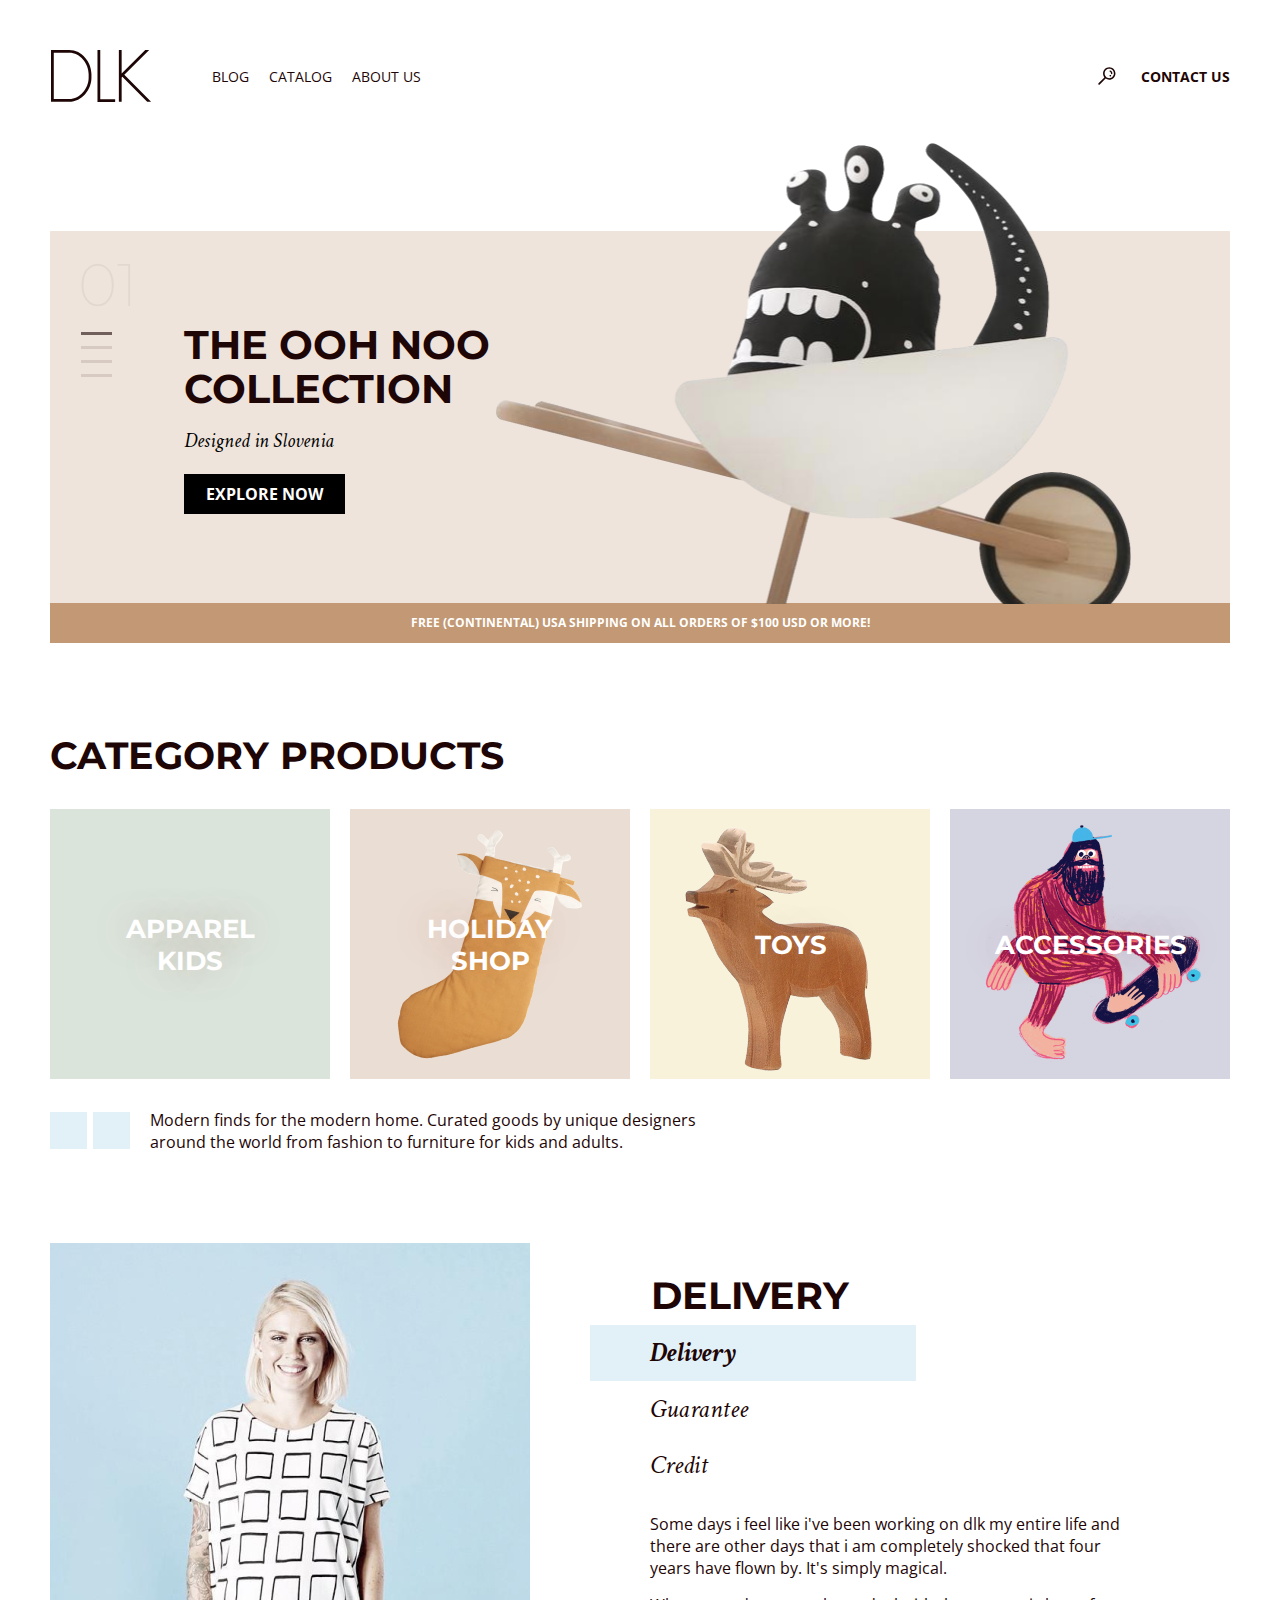
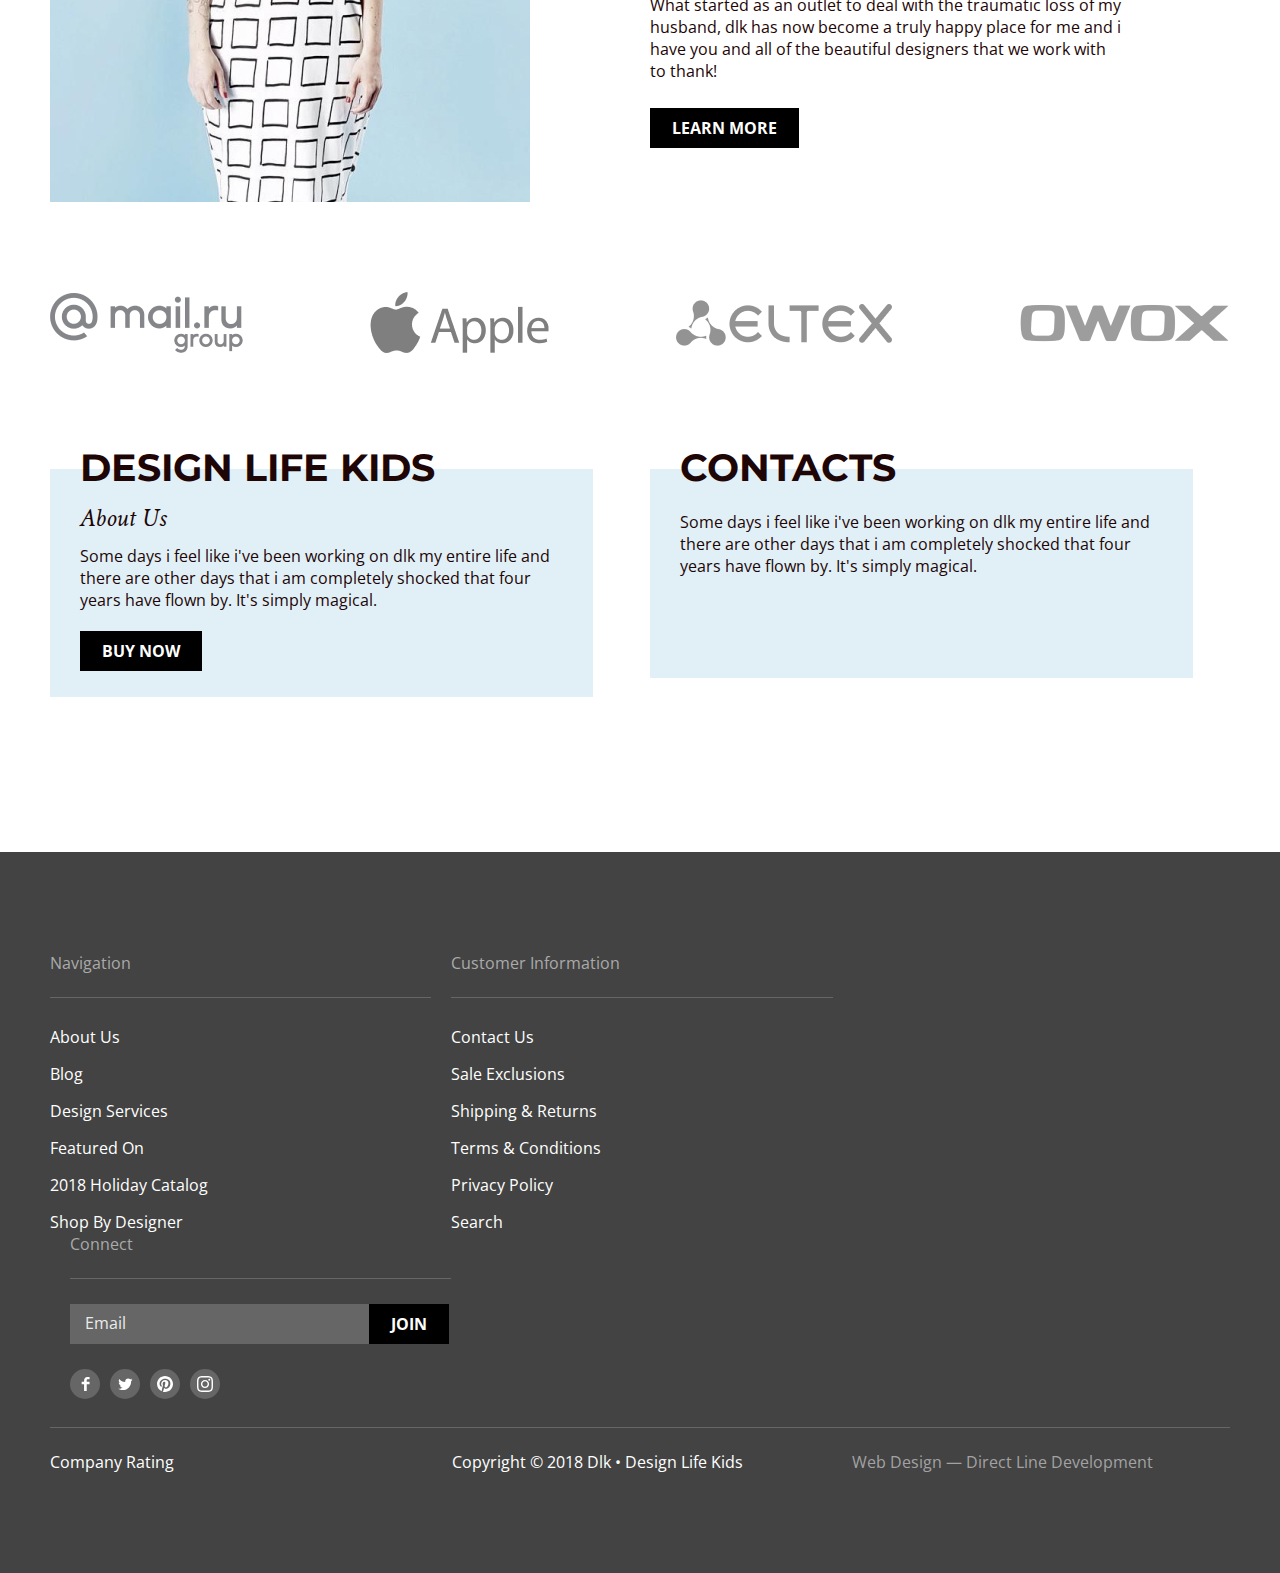
==== commit 1db34471: "Проект" ====
--- a/index.html
+++ b/index.html
@@ -28,172 +28,169 @@
       <li class="header__list-item header-search undotted header-change"><a href="./pages/contact.html" class="header__list-search">CONTACT US</a></li>
     </ul>
   </header>
-<main>
-  <section class="container banner">
-    <div class="switch">
-      <span class="switch__number">01</span>
-        <ul class="switch__list">
-          <li class="switch__list-item undotted"><button class="switch__list-btn active" type="button"></button></li>
-          <li class="switch__list-item undotted"><button class="switch__list-btn" type="button"></button></li>
-          <li class="switch__list-item undotted"><button class="switch__list-btn" type="button"></button></li>
-          <li class="switch__list-item undotted"><button class="switch__list-btn" type="button"></button></li>
+  <main>
+    <section class="container banner">
+      <div class="switch">
+        <span class="switch__number">01</span>
+          <ul class="switch__list">
+            <li class="switch__list-item undotted"><button class="switch__list-btn active" type="button"></button></li>
+            <li class="switch__list-item undotted"><button class="switch__list-btn" type="button"></button></li>
+            <li class="switch__list-item undotted"><button class="switch__list-btn" type="button"></button></li>
+            <li class="switch__list-item undotted"><button class="switch__list-btn" type="button"></button></li>
+          </ul>
+      </div>
+      <div class="caption">
+        <h1 class="title caption-title">THE OOH NOO COLLECTION</h1>
+        <h2 class="subtitle">Designed in Slovenia</h2>
+        <button class="caption__info button btn_js" type="button" aria-label="Open modal window">EXPLORE NOW</button>
+      </div>    
+      <p class="banner__text">FREE (CONTINENTAL) USA SHIPPING ON ALL ORDERS OF $100 USD OR MORE!</p>
+      <img class="banner__img" src="./img/monster.png" alt="OOH NOO" width="635" height="461">
+    </section>
+    <section class="products container">
+      <h2 class="products__title title">CATEGORY PRODUCTS</h2>
+        <div class="products__categories">
+          <ul class="products__list">
+            <li class="products__list-item products__list-one undotted"><a class="products__link products__link-apparel" href="#">APPAREL KIDS</a></li>
+            <li class="products__list-item products__list-two undotted"><a class="products__link products__link-holiday" href="#">HOLIDAY SHOP</a></li>
+            <li class="products__list-item products__list-three undotted"><a class="products__link products__link-toys" href="#">TOYS</a></li>
+            <li class="products__list-item products__list-four undotted"><a class="products__link products__link-accessories" href="#">ACCESSORIES</a></li>
+          </ul>             
+        </div>          
+        <div class="modern">
+          <button class="butt butt-left" type="button"></button>
+          <button class="butt butt-right" type="button"></button>
+          <p class="text__decorative modern-text">Modern finds for the modern home. Curated goods by unique designers around the world from fashion to furniture for kids and adults.</p>
+        </div>
+    </section>
+    <section class="business container">
+      <img src="./img/womanInDress.jpg" alt="woman" width="480" height="559">
+      <div class="delivery">
+        <h2 class="title business__title">DELIVERY</h2>
+        <ul>
+          <li class="delivery__list undotted item-active"><a class="delivery__link link-active" href="#">Delivery</a></li>
+          <li class="delivery__list undotted"><a class="delivery__link delivery-link-guarantee" href="#">Guarantee</a></li>
+          <li class="delivery__list undotted"><a class="delivery__link delivery-link-credit" href="#">Credit</a></li>
         </ul>
-    </div>
-    <div class="caption">
-      <h1 class="title caption-title">THE OOH NOO COLLECTION</h1>
-      <h2 class="subtitle">Designed in Slovenia</h2>
-      <button class="caption__info button btn_js" type="button" aria-label="Open modal window">EXPLORE NOW</button>
-    </div>    
-    <p class="banner__text">FREE (CONTINENTAL) USA SHIPPING ON ALL ORDERS OF $100 USD OR MORE!</p>
-    <img class="banner__img" src="./img/monster.png" alt="OOH NOO" width="635" height="461">
-  </section>
-  <section class="products container">
-    <h2 class="products__title title">CATEGORY PRODUCTS</h2>
-      <div class="products__categories">
-        <ul class="products__list">
-          <li class="products__list-item products__list-one undotted"><a class="products__link products__link-apparel" href="#">APPAREL KIDS</a></li>
-          <li class="products__list-item products__list-two undotted"><a class="products__link products__link-holiday" href="#">HOLIDAY SHOP</a></li>
-          <li class="products__list-item products__list-three undotted"><a class="products__link products__link-toys" href="#">TOYS</a></li>
-          <li class="products__list-item products__list-four undotted"><a class="products__link products__link-accessories" href="#">ACCESSORIES</a></li>
-        </ul>             
-      </div>          
-      <div class="modern">
-        <button class="butt butt-left" type="button"></button>
-        <button class="butt butt-right" type="button"></button>
-        <p class="text__decorative modern-text">Modern finds for the modern home. Curated goods by unique designers around the world from fashion to furniture for kids and adults.</p>
+        <p class="text__decorative delivery__work">Some days i feel like i've been working on dlk my entire life and there are other days that i am completely shocked that four years have flown by. It's simply magical.</p>
+        <p class="text__decorative delivery__thank">What started as an outlet to deal  with the traumatic loss of my husband, dlk has now become a truly happy place for me and i have you and all of the beautiful designers that we work with to thank!</p>
+        <button class="caption__info delivery-btn" type="button">LEARN MORE</button>
+      </div>        
+    </section>
+    <section class="social container">
+      <div class="socialnetwork">                    
+        <ul class="socialnetwork__list">
+          <li class="socialnetwork__link-item"><a class="socialnetwork__link" href="https://mail.ru/"><img src="./img/mail.ru.png" alt="mail" width="193" height="60"></a></li>
+          <li class="socialnetwork__link-item"><a class="socialnetwork__link" href="https://apple.com"><img src="./img/apple.png" alt="apple" width="179" height="61"></a></li>
+          <li class="socialnetwork__link-item"><a class="socialnetwork__link" href="https://eltexcm.ru"><img src="./img/eltex.png" alt="eltex" width="216" height="46"></a></li>
+          <li class="socialnetwork__link-item"><a class="socialnetwork__link" href="https://owox.com"><img src="./img/owox.png" alt="owox" width="211" height="40"></a></li>       
+        </ul>        
       </div>
-  </section>
-  <section class="business container">
-    <img src="./img/womanInDress.jpg" alt="woman" width="480" height="559">
-    <div class="delivery">
-      <h2 class="title business__title">DELIVERY</h2>
-      <ul>
-        <li class="delivery__list undotted item-active"><a class="delivery__link link-active" href="#">Delivery</a></li>
-        <li class="delivery__list undotted"><a class="delivery__link delivery-link-guarantee" href="#">Guarantee</a></li>
-        <li class="delivery__list undotted"><a class="delivery__link delivery-link-credit" href="#">Credit</a></li>
-      </ul>
-      <p class="text__decorative delivery__work">Some days i feel like i've been working on dlk my entire life and there are other days that i am completely shocked that four years have flown by. It's simply magical.</p>
-      <p class="text__decorative delivery__thank">What started as an outlet to deal  with the traumatic loss of my husband, dlk has now become a truly happy place for me and i have you and all of the beautiful designers that we work with to thank!</p>
-      <button class="caption__info delivery-btn" type="button">LEARN MORE</button>
-    </div>        
-  </section>
-  <section class="social container">
-    <div class="socialnetwork">                    
-      <ul class="socialnetwork__list">
-        <li class="socialnetwork__link-item"><a class="socialnetwork__link" href="https://mail.ru/"><img src="./img/mail.ru.png" alt="mail" width="193" height="60"></a></li>
-        <li class="socialnetwork__link-item"><a class="socialnetwork__link" href="https://apple.com"><img src="./img/apple.png" alt="apple" width="179" height="61"></a></li>
-        <li class="socialnetwork__link-item"><a class="socialnetwork__link" href="https://eltexcm.ru"><img src="./img/eltex.png" alt="eltex" width="216" height="46"></a></li>
-        <li class="socialnetwork__link-item"><a class="socialnetwork__link" href="https://owox.com"><img src="./img/owox.png" alt="owox" width="211" height="40"></a></li>       
-      </ul>        
-    </div>
-  </section>
-  <section class="about-us container">
-    <div class="design">
-      <h2 class="title design__title">DESIGN LIFE KIDS</h2>
-      <p class="text__decorative design__aboutus">About Us</p>
-      <p class="text__decorative design__text">Some days i feel like i've been working on dlk my entire life and there are other days that i am completely shocked that four years have flown by. It's simply magical.  </p>
-      <button class="caption__info design__link">BUY NOW</button> 
-    </div>
-    <div class="contacts">
-      <h2 class="title contacts__title">CONTACTS</h2>
-      <p class="text__decorative contacts__text">Some days i feel like i've been working on dlk my entire life and there are other days that i am completely shocked that four years have flown by. It's simply magical.</p>
-      <iframe class="contacs__map" src="https://www.google.com/maps/embed?pb=!1m18!1m12!1m3!1d2372.5371506249517!2d49.288149915401306!3d53.51246308001415!2m3!1f0!2f0!3f0!3m2!1i1024!2i768!4f13.1!3m3!1m2!1s0x416879a82611632d%3A0xb18d94ffcf91e387!2zREwgQWNhZGVteSDigJQg0LrRg9GA0YHRiyDQv9GA0L7Qs9GA0LDQvNC80LjRgNC-0LLQsNC90LjRjw!5e0!3m2!1sru!2sru!4v1669022065024!5m2!1sru!2sru" width="483" height="196" style="border:0;" allowfullscreen="" loading="lazy" referrerpolicy="no-referrer-when-downgrade"></iframe>
-    </div>
-  </section>
-</main>
-<footer class="footer">
-  <div class="footer__box container">
-    <div class="footer__navigation">
-      <h2 class="link__name">Navigation</h2>
-      <ul class="navigation__list">
-        <li class="navigation__list-item undotted"><a class="navigation__link footer__link" href="#">About Us</a></li>
-        <li class="navigation__list-item undotted"><a class="navigation__link footer__link" href="#">Blog</a></li>
-        <li class="navigation__list-item undotted"><a class="navigation__link footer__link" href="#">Design Services</a></li>
-        <li class="navigation__list-item undotted"><a class="navigation__link footer__link" href="#">Featured On</a></li>
-        <li class="navigation__list-item undotted"><a class="navigation__link footer__link" href="#">2018 Holiday Catalog</a></li>
-        <li class="navigation__list-item undotted"><a class="navigation__link footer__link" href="#">Shop By Designer</a></li>
-      </ul>
-    </div>
-    <div class="footer__information">
-      <h2 class="link__name information__name">Customer Information</h2>
-      <ul class="information__list">
-        <li class="undotted"><a class="footer__link" href="#">Contact Us</a></li>
-        <li class="undotted"><a class="footer__link" href="#">Sale Exclusions</a></li>
-        <li class="undotted"><a class="footer__link" href="#">Shipping & Returns</a></li>
-        <li class="undotted"><a class="footer__link" href="#">Terms & Conditions</a></li>
-        <li class="undotted"><a class="footer__link" href="#">Privacy Policy</a></li>
-        <li class="undotted"><a class="footer__link" href="#">Search</a></li>
-      </ul>
-    </div>
-    <div class="footer__connect">
-      <h2 class="link__name connect__name">Connect</h2>
-      <div class="connect__wrapper">
-        <input class="connect__email" type="text" name="text" placeholder="Email">
-        <button class="caption__info" type="button">JOIN</button>
+    </section>
+    <section class="about-us container">
+      <div class="design">
+        <h2 class="title design__title">DESIGN LIFE KIDS</h2>
+        <p class="text__decorative design__aboutus">About Us</p>
+        <p class="text__decorative design__text">Some days i feel like i've been working on dlk my entire life and there are other days that i am completely shocked that four years have flown by. It's simply magical.  </p>
+        <button class="caption__info design__link">BUY NOW</button> 
       </div>
-      <div class="media-icons">
-        <ul class="media-icons__list">
-          <li class="undotted"><a class="media-icons__link" href="https://www.facebook.com"><img class="media-icons__img" src="./img/icon/facebook.svg" alt="facebook"></a></li>
-          <li class="undotted"><a class="media-icons__link" href="https://www.twitterinc.com"><img class="media-icons__img" src="./img/icon/twitter.svg" alt="twitter"></a></li>
-          <li class="undotted"><a class="media-icons__link" href="https://ru.pinterest.com"><img class="media-icons__img" src="./img/icon/pinterest.svg" alt="pinterest"></a></li>
-          <li class="undotted"><a class="media-icons__link" href="https://www.instagram.com"><img class="media-icons__img" src="./img/icon/instagram.svg" alt="instagram"></a></li>
-        </ul>   
+      <div class="contacts">
+        <h2 class="title contacts__title">CONTACTS</h2>
+        <p class="text__decorative contacts__text">Some days i feel like i've been working on dlk my entire life and there are other days that i am completely shocked that four years have flown by. It's simply magical.</p>
+        <iframe class="contacs__map" src="https://www.google.com/maps/embed?pb=!1m18!1m12!1m3!1d2372.5371506249517!2d49.288149915401306!3d53.51246308001415!2m3!1f0!2f0!3f0!3m2!1i1024!2i768!4f13.1!3m3!1m2!1s0x416879a82611632d%3A0xb18d94ffcf91e387!2zREwgQWNhZGVteSDigJQg0LrRg9GA0YHRiyDQv9GA0L7Qs9GA0LDQvNC80LjRgNC-0LLQsNC90LjRjw!5e0!3m2!1sru!2sru!4v1669022065024!5m2!1sru!2sru" width="483" height="196" style="border:0;" allowfullscreen="" loading="lazy" referrerpolicy="no-referrer-when-downgrade"></iframe>
+      </div>
+    </section>
+  </main>
+  <footer class="footer">
+    <div class="footer__box container">
+      <div class="footer__navigation">
+        <h2 class="link__name">Navigation</h2>
+        <ul class="navigation__list">
+          <li class="navigation__list-item undotted"><a class="navigation__link footer__link" href="#">About Us</a></li>
+          <li class="navigation__list-item undotted"><a class="navigation__link footer__link" href="./pages/blog.html">Blog</a></li>
+          <li class="navigation__list-item undotted"><a class="navigation__link footer__link" href="#">Design Services</a></li>
+          <li class="navigation__list-item undotted"><a class="navigation__link footer__link" href="#">Featured On</a></li>
+          <li class="navigation__list-item undotted"><a class="navigation__link footer__link" href="#">2018 Holiday Catalog</a></li>
+          <li class="navigation__list-item undotted"><a class="navigation__link footer__link" href="#">Shop By Designer</a></li>
+        </ul>
+      </div>
+      <div class="footer__information">
+        <h2 class="link__name information__name">Customer Information</h2>
+        <ul class="information__list">
+          <li class="undotted"><a class="footer__link" href="./pages/contact.html">Contact Us</a></li>
+          <li class="undotted"><a class="footer__link" href="#">Sale Exclusions</a></li>
+          <li class="undotted"><a class="footer__link" href="#">Shipping & Returns</a></li>
+          <li class="undotted"><a class="footer__link" href="#">Terms & Conditions</a></li>
+          <li class="undotted"><a class="footer__link" href="#">Privacy Policy</a></li>
+          <li class="undotted"><a class="footer__link" href="#">Search</a></li>
+        </ul>
+      </div>
+      <div class="footer__connect">
+        <h2 class="link__name connect__name">Connect</h2>
+        <div class="connect__wrapper">
+          <input class="connect__email" type="text" name="text" placeholder="Email">
+          <button class="caption__info" type="button">JOIN</button>
+        </div>
+        <div class="media-icons">
+          <ul class="media-icons__list">
+            <li class="undotted"><a class="media-icons__link" href="https://www.facebook.com"><img class="media-icons__img" src="./img/icon/facebook.svg" alt="facebook"></a></li>
+            <li class="undotted"><a class="media-icons__link" href="https://www.twitterinc.com"><img class="media-icons__img" src="./img/icon/twitter.svg" alt="twitter"></a></li>
+            <li class="undotted"><a class="media-icons__link" href="https://ru.pinterest.com"><img class="media-icons__img" src="./img/icon/pinterest.svg" alt="pinterest"></a></li>
+            <li class="undotted"><a class="media-icons__link" href="https://www.instagram.com"><img class="media-icons__img" src="./img/icon/instagram.svg" alt="instagram"></a></li>
+          </ul>   
+        </div>
+      </div>
+      <div class="free-box">
+        <div class="rating">
+            <div class="rating__group rating__caption rating__title">
+              <input class="rating__star" type="radio" name="fail" id="5">
+              <label class="label-rating" for="5"></label>
+              <input class="rating__star" type="radio" name="satisfactory" id="4">
+              <label class="label-rating" for="4"></label>
+              <input class="rating__star" type="radio" name="good" id="3">
+              <label class="label-rating" for="3"></label>
+              <input class="rating__star" type="radio" name="verygood" id="2">
+              <label class="label-rating" for="2"></label>
+              <input class="rating__star" type="radio" name="excellent" id="1">
+              <label class="label-rating rating-5" for="1"></label>
+              Company Rating
+            </div>  
+        </div>
+        <p class="rating__caption">Copyright © 2018 Dlk • Design Life Kids</p>
+        <a class="rating__caption rating__caption-web" href="#">Web Design — Direct Line Development</a>
       </div>
     </div>
-    <div class="free-box">
-      <div class="rating">
-        <!-- <p class="rating__caption rating__title">Company Rating</p> -->
-          <div class="rating__group">
-            <div class="rating__caption rating__title">Company Rating
-            <input class="rating__star" type="radio" name="fail" id="5">
-            <label class="label-rating" for="5"></label>
-            <input class="rating__star" type="radio" name="satisfactory" id="4">
-            <label class="label-rating" for="4"></label>
-            <input class="rating__star" type="radio" name="good" id="3">
-            <label class="label-rating" for="3"></label>
-            <input class="rating__star" type="radio" name="verygood" id="2">
-            <label class="label-rating" for="2"></label>
-            <input class="rating__star" type="radio" name="excellent" id="1">
-            <label class="label-rating" for="1"></label>
-          </div>
-          </div>  
-      </div>
-      <p class="rating__caption">Copyright © 2018 Dlk • Design Life Kids</p>
-      <a class="rating__caption rating__caption-web" href="#">Web Design — Direct Line Development</a>
-    </div>
-  </div>
-    </footer>
-</footer>
+  </footer>
   <div class="popup">
     <div class="overlay"></div>
       <div class="modal__wrap">
-          <form class="contact__form" method="post" action="#">
+        <form class="contact__form" method="post" action="#">
+          <div class="label__wrapper">
+            <label class="contact__label" for="name">Name</label>
+            <input class="contact__input-name" type="text" placeholder="Ivan Ivanov" name="name" id="name">
+          </div>
+          <div class="column__two-input">
             <div class="label__wrapper">
-              <label class="contact__label" for="name">Name</label>
-              <input class="contact__input-name" type="text" placeholder="Ivan Ivanov" name="name" id="name">
+              <label class="contact__label" for="phone">Phone</label>
+              <input class="contact__input" type="tel" name="phone" id="phone">
             </div>
-            <div class="column__two-input">
-              <div class="label__wrapper">
-                <label class="contact__label" for="phone">Phone</label>
-                <input class="contact__input" type="tel" name="phone" id="phone">
-              </div>
-              <div class="label__wrapper">
-                <label class="contact__label" for="email">Email</label>
-                <input class="contact__input" type="email" name="email" id="email">
-              </div> 
-            </div>
-            <div>
-              <label class="contact__label" for="message">Message</label>
-              <textarea class="contact__area" name="message" id="message" cols="30" rows="10"></textarea>
-            </div>
-            <div class="checkbox">
-              <input class="checkbox__input" type="checkbox" name="checkbox" id="checkbox">
-              <label for="checkbox" class="checkbox__text">By clicking on the button, you consent to the processing of your personal data</p>
-            </div>
-            <button class="caption__info submit" type="submit" disabled>SUBMIT</button>
-          </form>
+            <div class="label__wrapper">
+              <label class="contact__label" for="email">Email</label>
+              <input class="contact__input" type="email" name="email" id="email">
+            </div> 
+          </div>
+          <div>
+            <label class="contact__label" for="message">Message</label>
+            <textarea class="contact__area" name="message" id="message" cols="30" rows="10"></textarea>
+          </div>
+          <div class="checkbox">
+            <input class="checkbox__input" type="checkbox" name="checkbox" id="checkbox">
+            <label for="checkbox" class="checkbox__text">By clicking on the button, you consent to the processing of your personal data</label>
+          </div>
+          <button class="caption__info submit" type="submit" disabled>SUBMIT</button>
+        </form>
         <button class="close" type="button"></button>
-    </div>
+      </div>
   </div>
   <script src="./script.js"></script>
 </body>--- a/css/common.css
+++ b/css/common.css
@@ -58,7 +58,7 @@
     border: none;
     width: 8px;
     height: 12px;
-    padding-left: 50px;
+    padding-left: 48px;
 }
 
 .breadcrumbs__list-item:last-child .breadcrumbs__link::after {
@@ -118,7 +118,7 @@
     font-size: 14px;
     line-height: 19px;
     color: #1E0606;
-    margin-left: 23px;
+    margin-left: 25px;
 }
 
 /* стилизация main  */
@@ -246,7 +246,7 @@
 }
 
 .checkbox__text {
-    font-family: 'Roboto', sans-serif;
+    font-family: 'Open Sans', sans-serif;
     font-style: normal;
     font-weight: 400;
     font-size: 14px;
@@ -266,7 +266,6 @@
     width: 19px;
     height: 19px;
     margin-left: -35px;
-    margin-top: 0;
 }
 
 .checkbox__input:checked +.checkbox__text::before{
@@ -322,6 +321,7 @@
 
 .number-active {
     color: #C29974;
+    padding-right: 5px;
 }
 
 .pagination__number:hover,
@@ -338,3 +338,217 @@
     stroke: #C29974;
     stroke-opacity: 0.7;
 }
+
+/* footer */
+
+.footer {
+    display: flex;
+    background-color: #434343;
+}
+
+.footer__box {
+    display: flex;
+    flex-wrap: wrap;
+    padding-top: 100px;
+    padding-bottom: 100px;
+}
+
+.navigation__list {
+    display: flex;
+    flex-direction: column;
+    gap: 15px;
+}
+
+.footer__link {
+    font-family: 'Open Sans', sans-serif;
+    font-style: normal;
+    font-weight: 400;
+    font-size: 16px;
+    line-height: 22px;
+    color: #FFFFFF;
+}
+
+.footer__link:hover {
+    opacity: 0.5;
+}
+
+.footer__link:active {
+    opacity: 0.2;
+}
+
+.link__name {
+    font-family: 'Open Sans', sans-serif;
+    font-style: normal;
+    font-weight: 400;
+    font-size: 16px;
+    line-height: 22px;
+    color: #AAAAAA;
+    border-bottom: 1px solid #666666;
+    padding-bottom: 23px;
+    margin-bottom: 28px;
+    padding-right: 300px;
+}
+
+.footer__information {
+    padding-left: 20px;
+}
+
+.information__name {
+    padding-right: 213px;
+}
+
+.information__list {
+    display: flex;
+    flex-direction: column;
+    gap: 15px;
+}
+
+.footer__connect {
+    padding-left: 20px;
+}
+
+.connect__name {
+    padding-right: 318px;
+    margin-bottom: 25px;
+}
+
+.connect__wrapper {
+    display: flex;
+}
+
+.connect__email {
+    height: 40px;
+    width: 299px;;
+    border: none;
+    background-color: #666666;
+}
+
+.connect__email:hover, 
+.connect__email:active {
+    border: 1px solid #FFFDFD;
+}
+
+.connect__email::placeholder {
+    font-family: 'Open Sans', sans-serif;
+    font-style: normal;
+    font-weight: 400;
+    font-size: 16px;
+    line-height: 22px;
+    color: #EBEBEB;
+    padding: 9px 15px;  
+}
+
+.media-icons {
+    padding-top: 25px;
+}
+
+.media-icons__list {
+    display: flex;
+    flex-wrap: wrap;
+    gap: 10px;
+}
+
+.media-icons__link {
+    display: inline-flex;
+    justify-content: center;
+    align-items: center;
+    width: 30px;
+    height: 30px;    
+    border-radius: 15px;
+    background-color: #666666;
+}
+
+.media-icons__link:hover {
+    opacity: 0.5;
+}
+
+.media-icons__link:active {
+    opacity: 0.2;
+}
+
+.free-box {
+    display: flex;
+    border-top: 1px solid #666666;
+    padding-top: 23px;
+    margin-top: 28px;
+    width: 100%;
+}
+
+.rating {
+    display: flex;
+}
+
+.rating__caption {
+    font-family: 'Open Sans', sans-serif;
+    font-style: normal;
+    font-weight: 400;
+    font-size: 16px;
+    line-height: 22px;
+    color: #FFFFFF;
+}
+
+.rating__caption-web {
+    font-family: 'Open Sans', sans-serif;
+    font-style: normal;
+    font-weight: 400;
+    font-size: 16px;
+    line-height: 22px;
+    color: #A2A2A2;
+    padding-left: 109px;
+}
+
+.rating__caption-web:hover, 
+.rating__caption-web:active {
+    text-decoration-line: underline;
+    color: #FFFFFF;
+}
+
+.rating__group {
+    position: relative;
+    display: flex;
+    flex-direction: row-reverse;
+    align-items: center;
+    margin-right: 150px;
+    height: 16px;
+}
+
+.rating-5 {
+    margin-left: 28px;
+}
+
+.rating__title {
+    padding-top: 5px;
+}
+
+.rating__star {
+    position: absolute;
+    display: none;
+    margin: 0;
+}
+
+.label-rating {  
+    background-image: url('../img/icon/star.svg');
+    background-repeat: no-repeat;    
+    background-size: contain; 
+    background-size: 15px 13px;
+    width: 15px;
+    height: 13px;
+    margin-right: 5px;
+    padding-right: 15px;
+}
+
+.rating__star:checked,
+.rating__star:checked ~ .label-rating {
+    background-image: url('../img/icon/star-checked.svg');
+}
+
+.rating__star:hover,
+.rating__star:hover ~ .label-rating {
+    background-image: url('../img/icon/star-hover.svg');
+}
+
+.rating__group:hover,
+.rating__group:active {
+    color: #C29974;
+    cursor: pointer;
+}
--- a/css/style.css
+++ b/css/style.css
@@ -58,8 +58,8 @@
 .caption {
     display: flex;
     flex-direction: column;
-    padding-top: 89px;
-    padding-left: 44px;
+    padding-top: 92px;
+    padding-left: 46px;
     padding-bottom: 89px;
 }
 
@@ -77,7 +77,7 @@
     font-size: 20px;
     line-height: 26px;
     padding-bottom: 20px;
-    padding-top: 20px;
+    padding-top: 17px;
 }
 
 .banner__text {
@@ -228,6 +228,7 @@
     line-height: 46px;
     text-transform: uppercase;
     padding-left: 61px;
+    padding-bottom: 6px;
 }
 
 .delivery {
@@ -264,7 +265,7 @@
 }
 
 .delivery__work {
-    padding-top: 30px;
+    padding-top: 20px;
     padding-left: 60px;
 }
 
@@ -272,13 +273,11 @@
     padding-top: 15px;
     padding-bottom: 26px;
     padding-left: 60px;
-   
 }
 
 .delivery-btn {
     margin-left: 60px;
 }
-
 
 /* section social */
 
@@ -310,7 +309,7 @@
     font-size: 38px;
     line-height: 46px;
     text-transform: uppercase;
-    margin-top: -26px;
+    margin-top: -24px;
     padding-bottom: 10px;
 }
 
@@ -341,239 +340,13 @@
     font-size: 38px;
     line-height: 46px;
     text-transform: uppercase;
-    margin-top: -26px;
+    margin-top: -24px;
     padding-bottom: 20px;
 }
 
 .contacts__text {
     padding-bottom: 30px;
 }
-
-/* footer */
-
-.footer {
-    display: flex;
-    background-color: #434343;
-}
-
-.footer__box {
-    display: flex;
-    flex-wrap: wrap;
-    padding-top: 100px;
-    padding-bottom: 100px;
-}
-
-.navigation__list {
-    display: flex;
-    flex-direction: column;
-    gap: 15px;
-}
-
-.footer__link {
-    font-family: 'Open Sans', sans-serif;
-    font-style: normal;
-    font-weight: 400;
-    font-size: 16px;
-    line-height: 22px;
-    color: #FFFFFF;
-}
-
-.footer__link:hover {
-    opacity: 0.5;
-}
-
-.footer__link:active {
-    opacity: 0.2;
-}
-
-.link__name {
-    font-family: 'Open Sans', sans-serif;
-    font-style: normal;
-    font-weight: 400;
-    font-size: 16px;
-    line-height: 22px;
-    color: #AAAAAA;
-    border-bottom: 1px solid #666666;
-    padding-bottom: 23px;
-    margin-bottom: 28px;
-    padding-right: 300px;
-}
-
-.footer__information {
-    padding-left: 20px;
-}
-
-.information__name {
-    padding-right: 213px;
-}
-
-.information__list {
-    display: flex;
-    flex-direction: column;
-    gap: 15px;
-}
-
-.footer__connect {
-    padding-left: 20px;
-}
-
-.connect__name {
-    padding-right: 318px;
-    margin-bottom: 25px;
-}
-
-.connect__wrapper {
-    display: flex;
-}
-
-.connect__email {
-    height: 40px;
-    width: 299px;;
-    border: none;
-    background-color: #666666;
-}
-
-.connect__email:hover, 
-.connect__email:active {
-    border: 1px solid #FFFDFD;
-}
-
-.connect__email::placeholder {
-    font-family: 'Open Sans', sans-serif;
-    font-style: normal;
-    font-weight: 400;
-    font-size: 16px;
-    line-height: 22px;
-    color: #EBEBEB;
-    padding: 9px 15px;  
-}
-
-.media-icons {
-    padding-top: 25px;
-}
-
-.media-icons__list {
-    display: flex;
-    flex-wrap: wrap;
-    gap: 10px;
-}
-
-.media-icons__link {
-    display: inline-flex;
-    justify-content: center;
-    align-items: center;
-    width: 30px;
-    height: 30px;    
-    border-radius: 15px;
-    background-color: #666666;
-}
-
-.media-icons__link:hover {
-    opacity: 0.5;
-}
-
-.media-icons__link:active {
-    opacity: 0.2;
-}
-
-.free-box {
-    display: flex;
-    border-top: 1px solid #666666;
-    padding-top: 23px;
-    margin-top: 28px;
-    width: 100%;
-}
-
-.rating {
-    display: flex;
-}
-
-.rating__caption {
-    font-family: 'Open Sans', sans-serif;
-    font-style: normal;
-    font-weight: 400;
-    font-size: 16px;
-    line-height: 22px;
-    color: #FFFFFF;
-}
-
-.rating__caption-web {
-    font-family: 'Open Sans', sans-serif;
-    font-style: normal;
-    font-weight: 400;
-    font-size: 16px;
-    line-height: 22px;
-    color: #A2A2A2;
-    padding-left: 109px;
-}
-
-.rating__caption-web:hover, 
-.rating__caption-web:active {
-    text-decoration-line: underline;
-    color: #FFFFFF;
-}
-
-.rating__group {
-    position: relative;
-    display: flex;
-    flex-direction: row-reverse;
-    align-items: center;
-    margin-right: 154px;
-    margin-left: 25px;
-    /* width: 97px; */
-    height: 16px;
-    gap: 3px;
-}
-
-.rating__star {
-    position: absolute;
-    display: none;
-    margin: 0;
-}
-
-.label-rating {  
-    background-image: url('../img/icon/star.svg');
-    background-repeat: no-repeat;    
-    background-size: contain; 
-    background-size: 14px 13px;
-    width: 14px;
-    height: 13px;
-    margin-left: 3px;
-    margin-top: 5px;
-    padding-right: 14px;
-}
-
-.rating__group >.rating__star:checked,
-.rating__group >.rating__star:checked ~ .label-rating {
-    background-image: url('../img/icon/star-checked.svg');
-}
-
-.rating__group:hover >.rating__star:hover,
-.rating__group:hover >.rating__star:hover ~ .label-rating {
-    background-image: url('../img/icon/star-hover.svg');
-}
- /* .rating__group:hover {
-    background-image: url('../img/icon/star-hover.svg');
- } */
-
-
-
-/* .rating__star:checked,
-.rating__star:checked ~ .label-rating {
-    background-image: url('../img/icon/star-checked.svg');
-}
-
-.rating__star:hover,
-.rating__star:hover ~ .label-rating {
-    background-image: url('../img/icon/star-hover.svg');
-} */
-
-
-
-
-
-
-
 
 /* стилизация popup*/
 
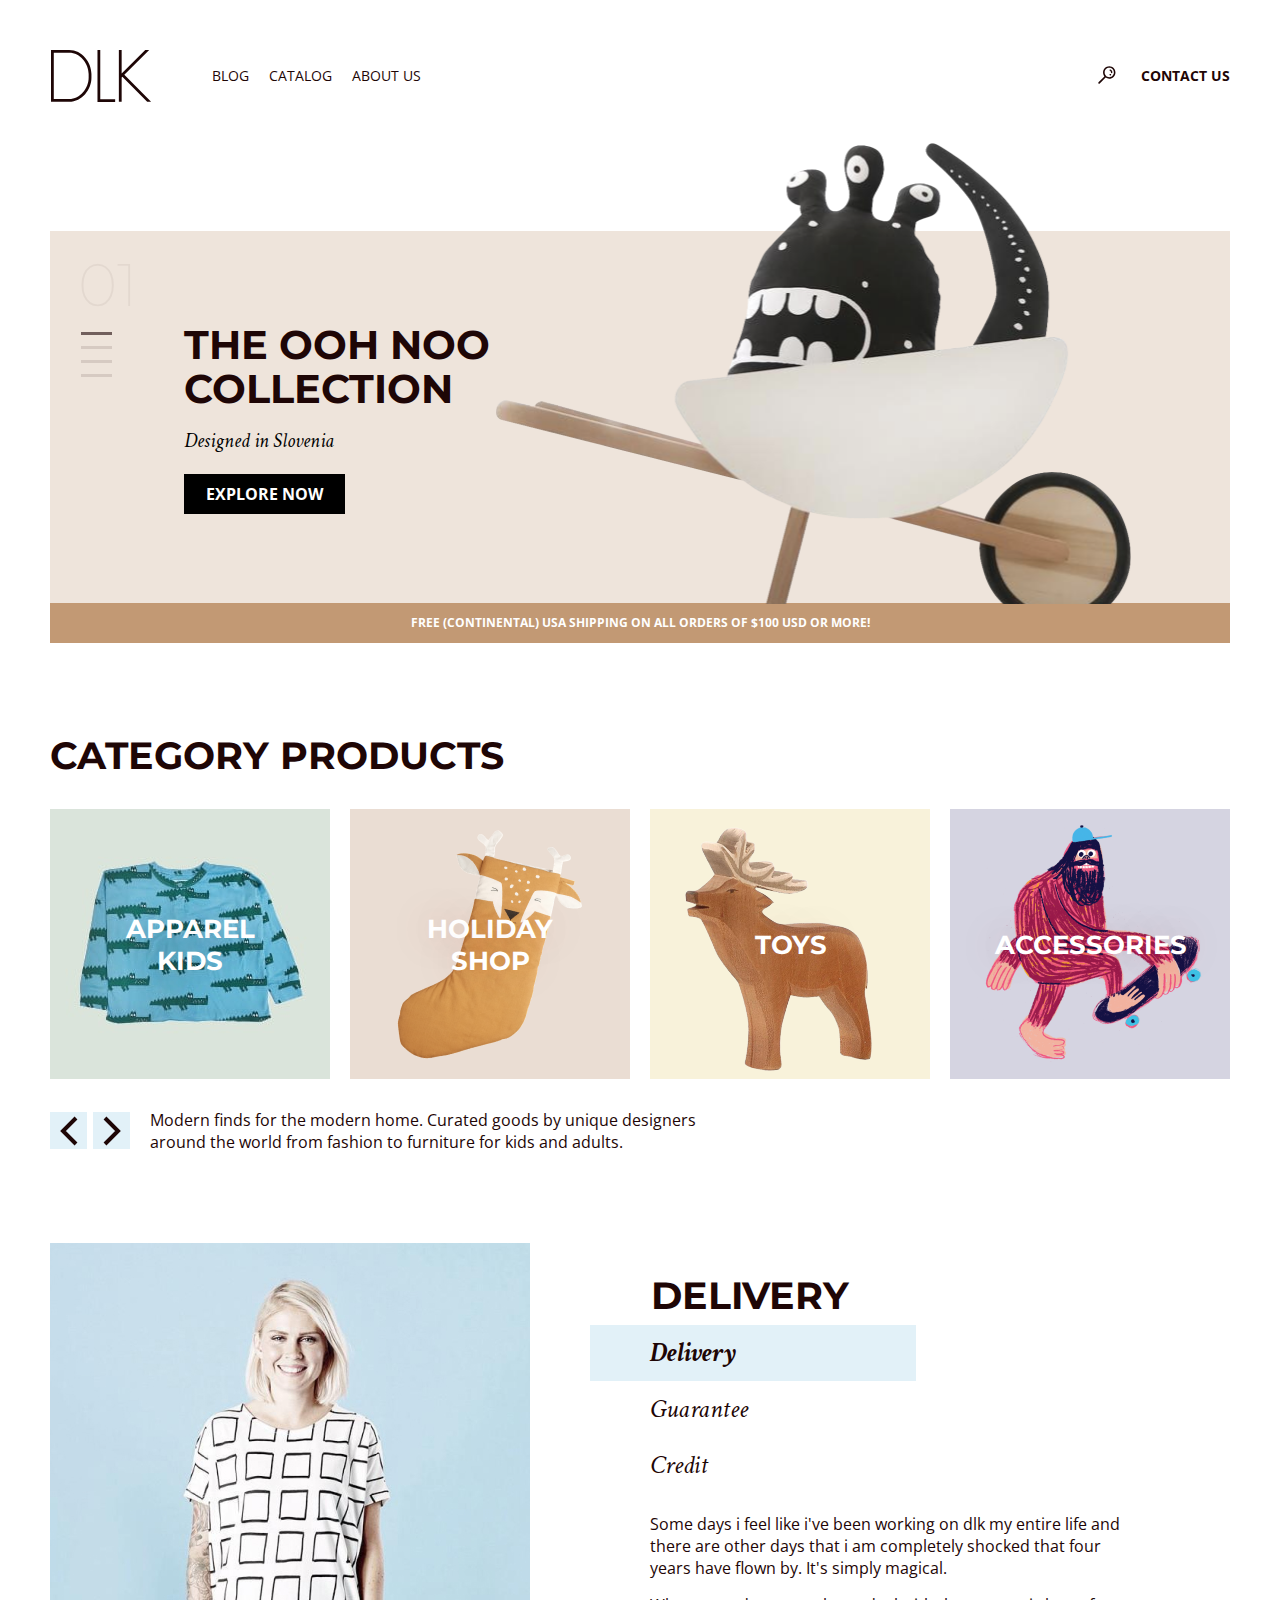
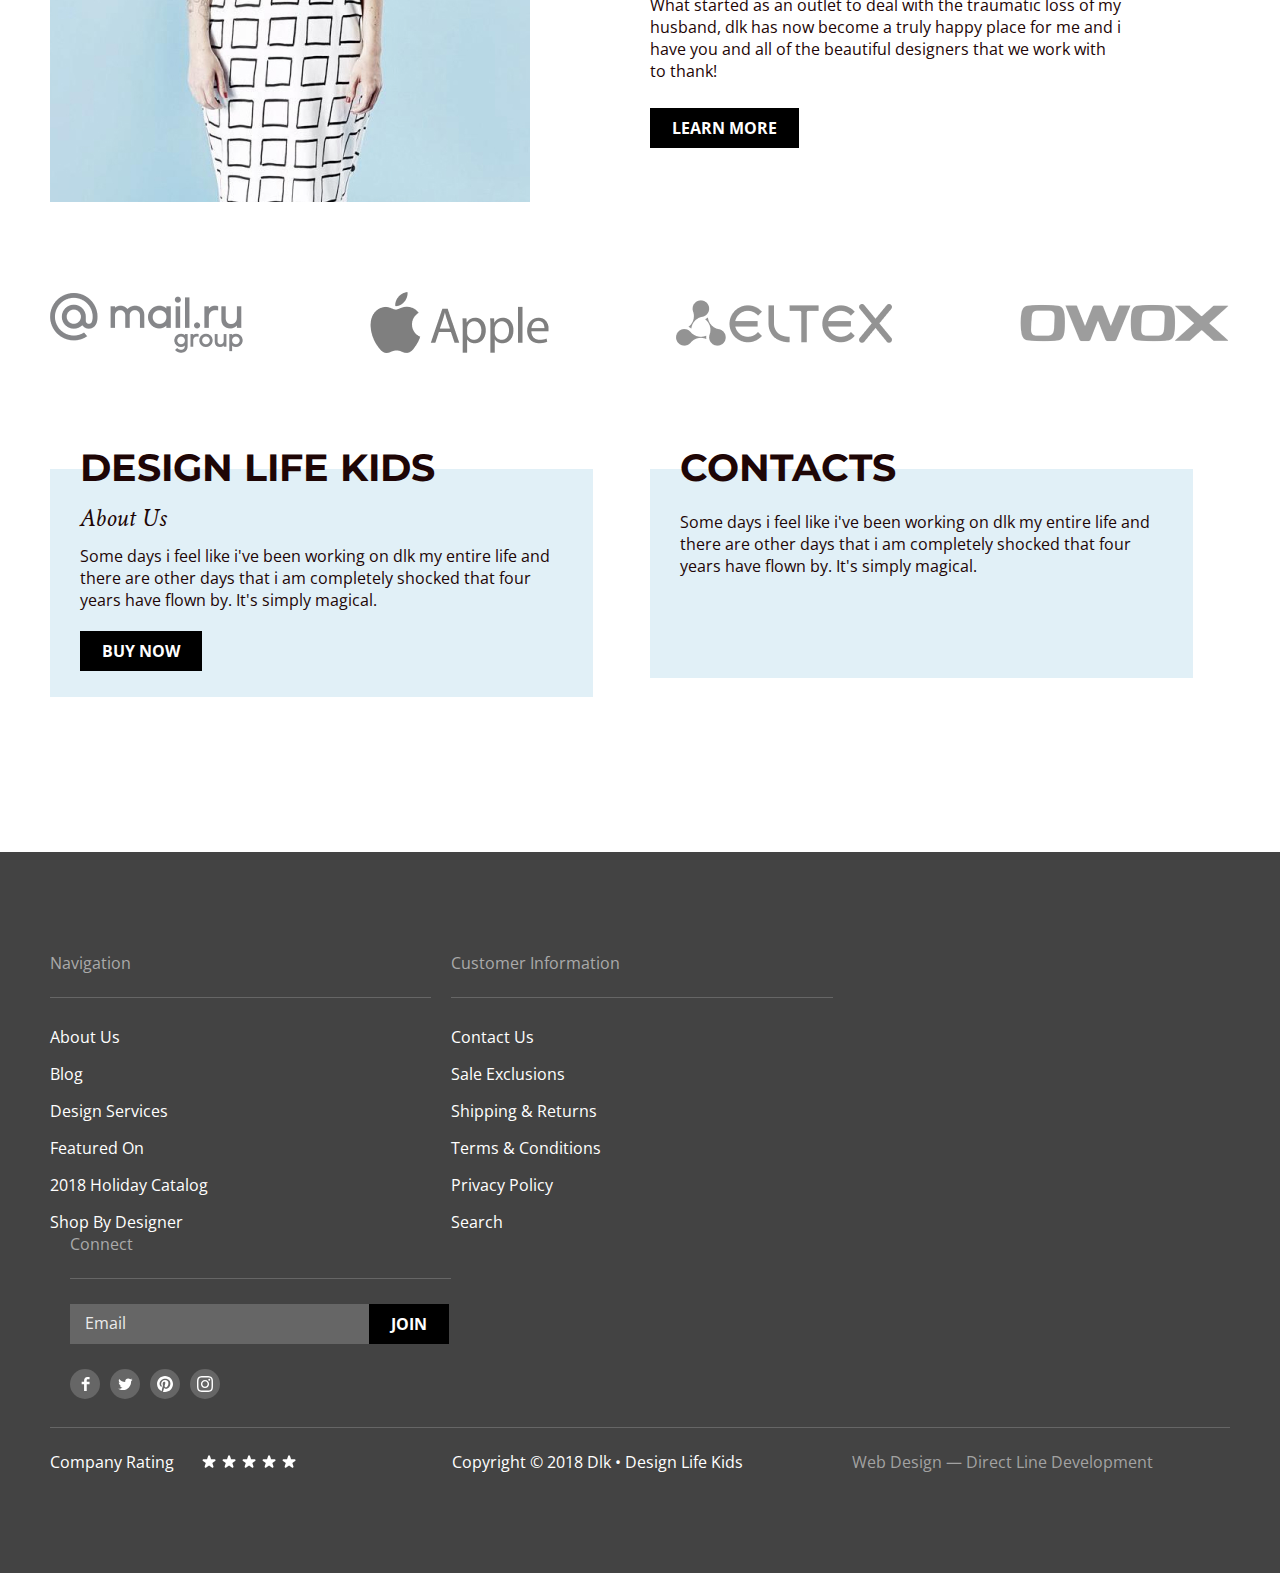
==== commit 2c9e763b: "Merge b8ad98275379d62c246b693cff999ddc02f66f09 into 88c9ca440617e0d5949a4ba08bbbe2d1f9bd713b" ====
--- a/index.html
+++ b/index.html
@@ -53,7 +53,7 @@
           <ul class="products__list">
             <li class="products__list-item products__list-one undotted"><a class="products__link products__link-apparel" href="#">APPAREL KIDS</a></li>
             <li class="products__list-item products__list-two undotted"><a class="products__link products__link-holiday" href="#">HOLIDAY SHOP</a></li>
-            <li class="products__list-item products__list-three undotted"><a class="products__link products__link-toys" href="#">TOYS</a></li>
+            <li class="products__list-item products__list-three undotted"><a class="products__link products__link-toys" href="./pages/toys.html">TOYS</a></li>
             <li class="products__list-item products__list-four undotted"><a class="products__link products__link-accessories" href="#">ACCESSORIES</a></li>
           </ul>             
         </div>          
@@ -78,6 +78,7 @@
       </div>        
     </section>
     <section class="social container">
+      <h2 class="title-hidden">socialnetwork</h2>
       <div class="socialnetwork">                    
         <ul class="socialnetwork__list">
           <li class="socialnetwork__link-item"><a class="socialnetwork__link" href="https://mail.ru/"><img src="./img/mail.ru.png" alt="mail" width="193" height="60"></a></li>
@@ -167,7 +168,7 @@
         <form class="contact__form" method="post" action="#">
           <div class="label__wrapper">
             <label class="contact__label" for="name">Name</label>
-            <input class="contact__input-name" type="text" placeholder="Ivan Ivanov" name="name" id="name">
+            <input class="contact__input-name" type="text" placeholder="" name="name" id="name">
           </div>
           <div class="column__two-input">
             <div class="label__wrapper">
--- a/css/common.css
+++ b/css/common.css
@@ -29,6 +29,12 @@
 
 ul li {
     list-style-type: none;
+}
+
+.title-hidden {
+    visibility: hidden;
+    max-width: 0;
+    max-height: 0;
 }
 
 /* стилизация breadcrumbs */
@@ -187,11 +193,11 @@
 .label__wrapper {
     display: flex;
     flex-direction: column;
-    margin-bottom: 20px;
+    margin-bottom: 18px;
 }
 
 .contact__label {
-    margin-bottom: 3px;
+    margin-bottom: 6px;
     font-family: 'Open Sans', sans-serif;
     font-style: normal;
     font-weight: 400;
@@ -219,9 +225,6 @@
     font-size: 18px;
     line-height: 25px;
     color: #1E0606;
-    padding-left: 20px;
-    padding-top: 13px;
-    padding-bottom: 11px;
 }
 
 .contact__area {
@@ -235,7 +238,7 @@
 .checkbox {
     display: flex;
     position: relative;
-    margin-bottom: 15px;
+    margin-bottom: 19px;
     margin-top: 20px;
 }
 
@@ -246,7 +249,7 @@
 }
 
 .checkbox__text {
-    font-family: 'Open Sans', sans-serif;
+    font-family: 'Roboto', sans-serif;
     font-style: normal;
     font-weight: 400;
     font-size: 14px;
@@ -260,7 +263,8 @@
     content: "";
     background-image: url('../img/icon/square.svg');
     background-repeat: no-repeat;
-    background-position: center;
+    top: -4px;
+    left: 35px;
     background-size: cover;
     cursor: pointer;
     width: 19px;
